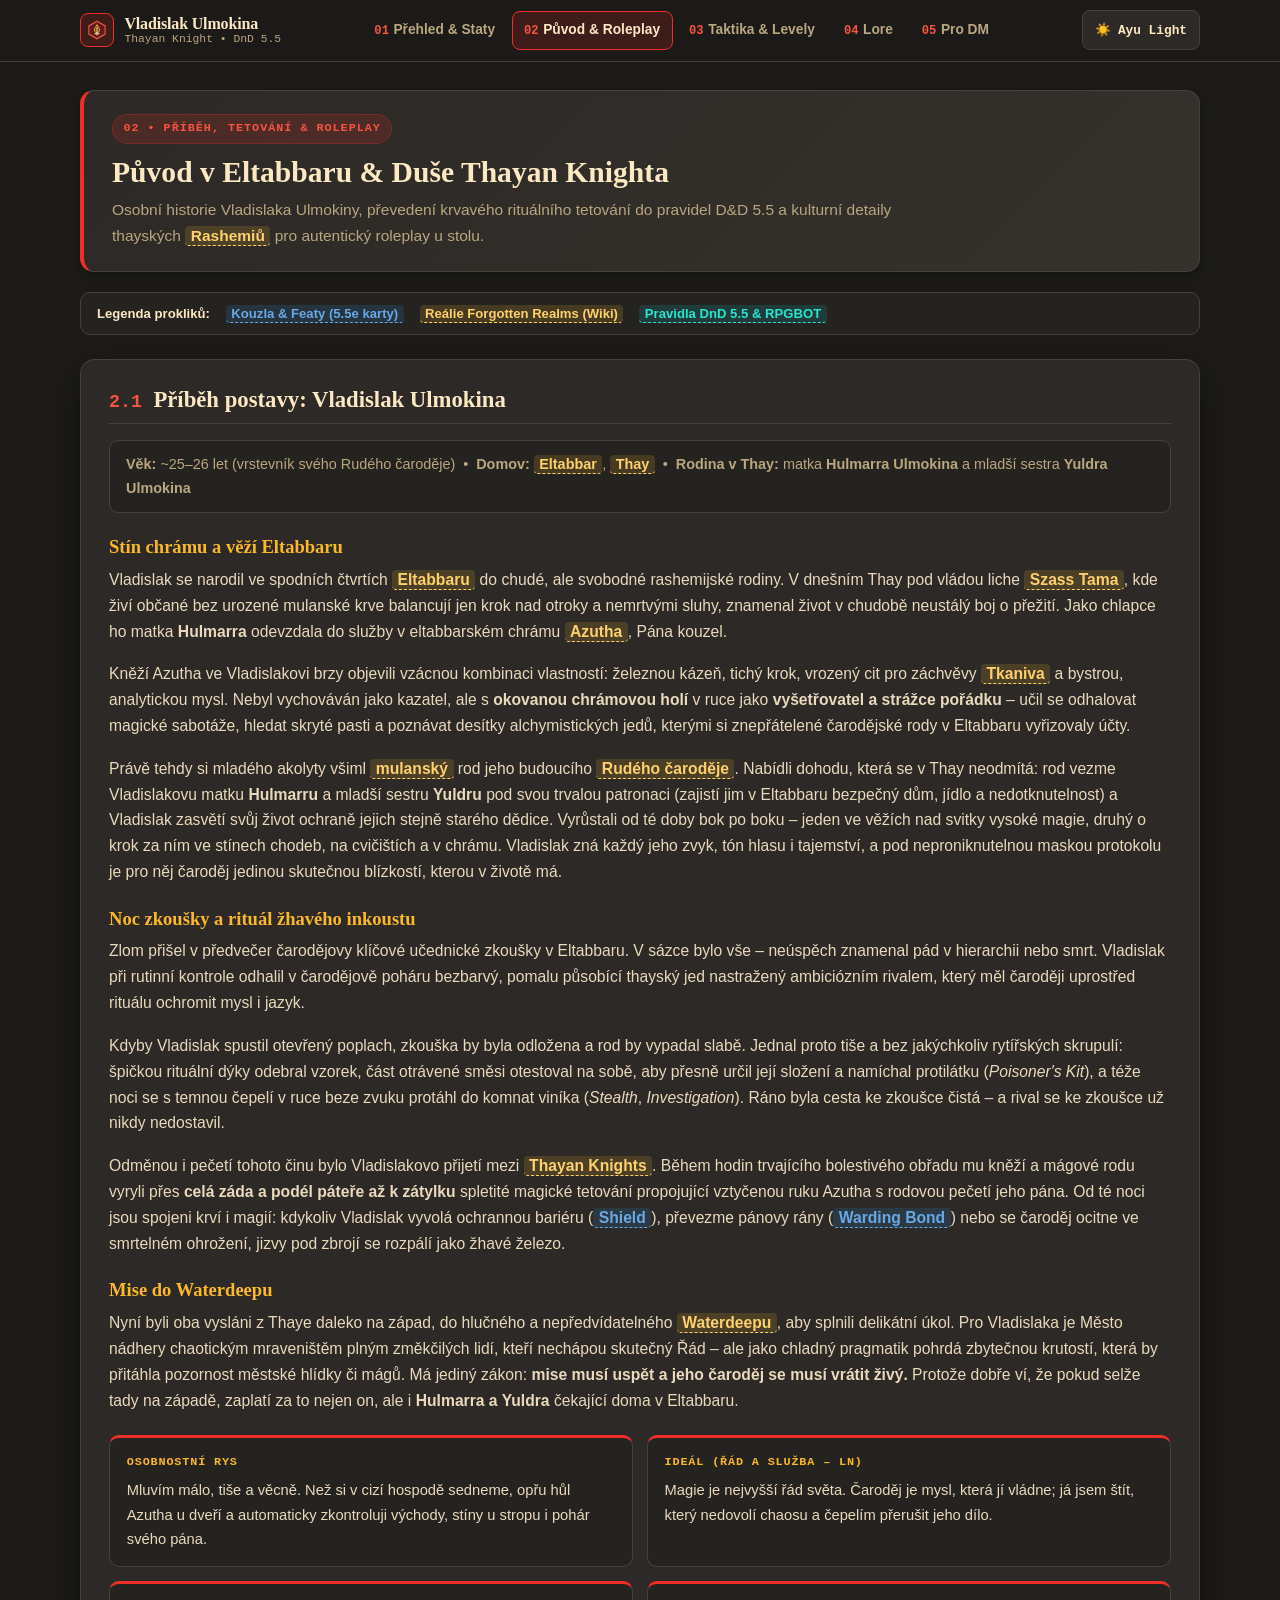
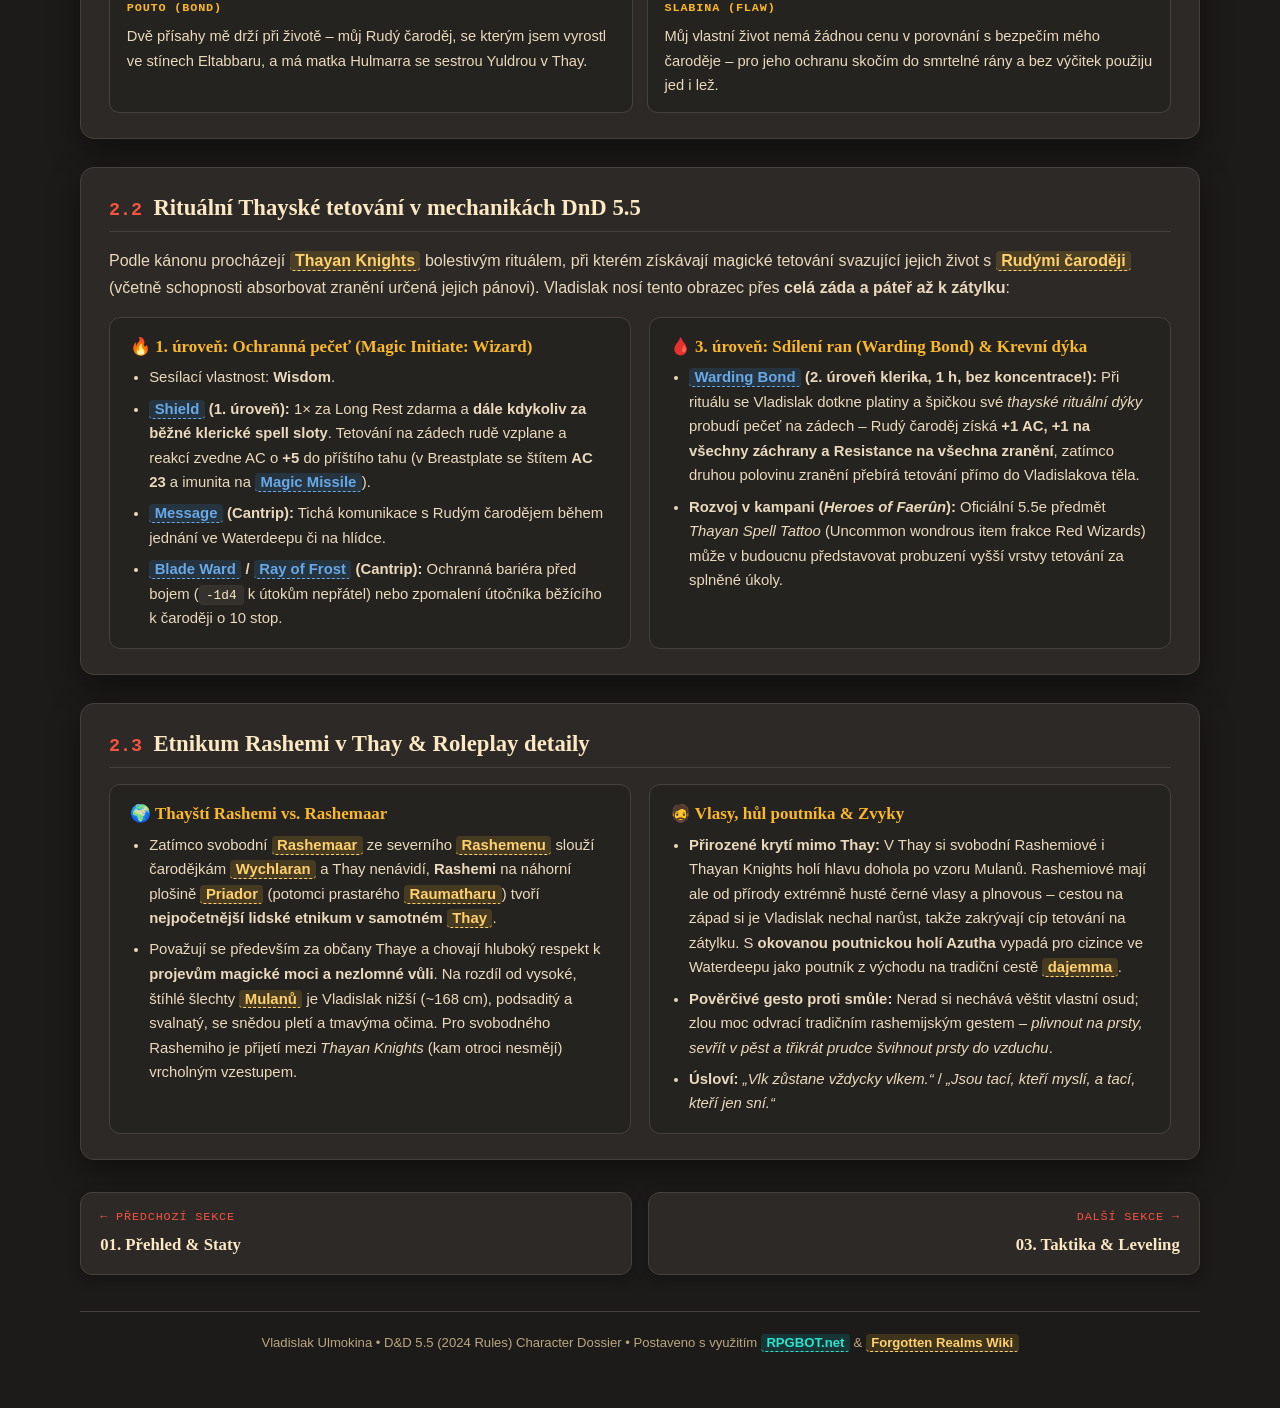
==== background.html @ 0d64df68 "Refactor dossier into responsive vanilla multi-page site with Srcery/Ayu themes and Thayan lore" ====
<!DOCTYPE html>
<html lang="cs" data-theme="dark">
<head>
  <meta charset="UTF-8" />
  <meta name="viewport" content="width=device-width, initial-scale=1.0, viewport-fit=cover" />
  <title>Vladislak Ulmokina — 02. Původ &amp; Roleplay (DnD 5.5 Dossier)</title>
  <script>
    (function () {
      try {
        var t = localStorage.getItem('vladislak-theme');
        document.documentElement.setAttribute('data-theme', t === 'light' ? 'light' : 'dark');
      } catch (e) {
        document.documentElement.setAttribute('data-theme', 'dark');
      }
    })();
  </script>
  <link rel="stylesheet" href="css/styles.css" />
</head>
<body>
  <a class="skip-link" href="#main-content">Přeskočit na obsah</a>

  <!-- Sticky Top Navigation -->
  <header class="topbar">
    <div class="topbar-inner">
      <a class="brand" href="index.html" aria-label="Vladislak Ulmokina – Domů">
        <span class="brand-mark" aria-hidden="true">
          <svg width="20" height="20" viewBox="0 0 64 64" fill="none" xmlns="http://www.w3.org/2000/svg">
            <polygon points="32,4 58,19 58,45 32,60 6,45 6,19" stroke="var(--crimson)" stroke-width="3.5" fill="var(--crimson-soft)"/>
            <path d="M32 15C28 22 24 27 24 33C24 37.5 27.6 41 32 41C36.4 41 40 37.5 40 33C40 27 36 22 32 15Z" stroke="var(--gold)" stroke-width="3" fill="var(--gold-soft)"/>
            <path d="M32 24V48M25 44H39" stroke="var(--heading)" stroke-width="3" stroke-linecap="round"/>
          </svg>
        </span>
        <span class="brand-text">
          <span class="brand-title">Vladislak Ulmokina</span>
          <span class="brand-sub">Thayan Knight • DnD 5.5</span>
        </span>
      </a>

      <nav class="desktop-nav" aria-label="Hlavní navigace">
        <a href="index.html"><span class="nav-idx">01</span>Přehled &amp; Staty</a>
        <a href="background.html" aria-current="page"><span class="nav-idx">02</span>Původ &amp; Roleplay</a>
        <a href="tactics.html"><span class="nav-idx">03</span>Taktika &amp; Levely</a>
        <a href="lore.html"><span class="nav-idx">04</span>Lore</a>
        <a href="dm.html"><span class="nav-idx">05</span>Pro DM</a>
      </nav>

      <div class="topbar-actions">
        <button class="btn-theme" id="themeBtn" type="button" aria-label="Přepnout barevný režim">
          <span aria-hidden="true">☀️</span><span>Ayu<span class="theme-label-full"> Light</span></span>
        </button>
        <button class="hamburger-btn" id="hamburgerBtn" type="button" aria-label="Otevřít menu sekcí" aria-expanded="false" aria-controls="mobileDrawer">
          <span class="hamburger-bar"></span>
          <span class="hamburger-bar"></span>
          <span class="hamburger-bar"></span>
        </button>
      </div>
    </div>
  </header>

  <!-- Mobile Slide-Out Hamburger Drawer -->
  <div class="drawer-backdrop" id="drawerBackdrop" aria-hidden="true"></div>
  <aside class="mobile-drawer" id="mobileDrawer" aria-label="Mobilní navigace" aria-hidden="true">
    <div class="drawer-header">
      <span class="drawer-title">Navigace Dossieru</span>
      <button class="drawer-close" id="drawerCloseBtn" type="button" aria-label="Zavřít menu">&times;</button>
    </div>
    <nav class="drawer-nav" aria-label="Sekce postavy">
      <a href="index.html">
        <span class="drawer-link-top"><span class="drawer-link-idx">01</span> Přehled &amp; Staty</span>
        <span class="drawer-link-desc">Koncept, vlastnosti, dovednosti, tichá zbroj a zbraně</span>
      </a>
      <a href="background.html" aria-current="page">
        <span class="drawer-link-top"><span class="drawer-link-idx">02</span> Původ &amp; Roleplay</span>
        <span class="drawer-link-desc">Příběh z Eltabbaru, rituální tetování a etnikum Rashemi</span>
      </a>
      <a href="tactics.html">
        <span class="drawer-link-top"><span class="drawer-link-idx">03</span> Taktika &amp; Leveling</span>
        <span class="drawer-link-desc">Bojová synergie s Rudým čarodějem a postup po úrovních 1–12</span>
      </a>
      <a href="lore.html">
        <span class="drawer-link-top"><span class="drawer-link-idx">04</span> Znalosti světa (Lore)</span>
        <span class="drawer-link-desc">Božstva a náboženství v Thay očima klerika Azutha</span>
      </a>
      <a href="dm.html">
        <span class="drawer-link-top"><span class="drawer-link-idx">05</span> Otevřené body pro DM</span>
        <span class="drawer-link-desc">Shrnutí pravidel 5.5e, Session 0 otázky a háčky do kampaně</span>
      </a>
    </nav>
    <div class="drawer-footer" id="drawerThemeStatus">Aktivní paleta: Srcery Dark</div>
  </aside>

  <main class="container" id="main-content">

    <!-- Compact Subpage Banner -->
    <div class="page-header">
      <span class="eyebrow">02 • Příběh, Tetování &amp; Roleplay</span>
      <h1>Původ v Eltabbaru &amp; Duše Thayan Knighta</h1>
      <p>
        Osobní historie Vladislaka Ulmokiny, převedení krvavého rituálního tetování do pravidel D&amp;D 5.5 a kulturní detaily thayských <a class="lore" href="https://forgottenrealms.fandom.com/wiki/Rashemaar" target="_blank" rel="noopener noreferrer">Rashemiů</a> pro autentický roleplay u stolu.
      </p>
    </div>

    <!-- Legend for Clickable Links -->
    <div class="legend-bar">
      <strong style="color:var(--heading);">Legenda prokliků:</strong>
      <span><a class="spell" href="https://www.aidedd.org/spell/shield" target="_blank" rel="noopener noreferrer">Kouzla &amp; Featy (5.5e karty)</a></span>
      <span><a class="lore" href="https://forgottenrealms.fandom.com/wiki/Thay" target="_blank" rel="noopener noreferrer">Reálie Forgotten Realms (Wiki)</a></span>
      <span><a class="rule" href="https://rpgbot.net/2024-dnd/classes/cleric/" target="_blank" rel="noopener noreferrer">Pravidla DnD 5.5 &amp; RPGBOT</a></span>
    </div>

    <!-- SECTION 2.1: Backstory -->
    <section id="pribeh">
      <div class="card story-prose">
        <h2 class="section-title"><span><span class="section-num">2.1</span> Příběh postavy: Vladislak Ulmokina</span></h2>

        <div class="story-meta-bar">
          <strong>Věk:</strong> ~25–26 let (vrstevník svého Rudého čaroděje) &nbsp;•&nbsp;
          <strong>Domov:</strong> <a class="lore" href="https://forgottenrealms.fandom.com/wiki/Eltabbar" target="_blank" rel="noopener noreferrer">Eltabbar</a>, <a class="lore" href="https://forgottenrealms.fandom.com/wiki/Thay" target="_blank" rel="noopener noreferrer">Thay</a> &nbsp;•&nbsp;
          <strong>Rodina v Thay:</strong> matka <strong>Hulmarra Ulmokina</strong> a mladší sestra <strong>Yuldra Ulmokina</strong>
        </div>

        <h3 class="story-chapter">Stín chrámu a věží Eltabbaru</h3>
        <p>
          Vladislak se narodil ve spodních čtvrtích <a class="lore" href="https://forgottenrealms.fandom.com/wiki/Eltabbar" target="_blank" rel="noopener noreferrer">Eltabbaru</a> do chudé, ale svobodné rashemijské rodiny. V dnešním Thay pod vládou liche <a class="lore" href="https://forgottenrealms.fandom.com/wiki/Szass_Tam" target="_blank" rel="noopener noreferrer">Szass Tama</a>, kde živí občané bez urozené mulanské krve balancují jen krok nad otroky a nemrtvými sluhy, znamenal život v chudobě neustálý boj o přežití. Jako chlapce ho matka <strong>Hulmarra</strong> odevzdala do služby v eltabbarském chrámu <a class="lore" href="https://forgottenrealms.fandom.com/wiki/Azuth" target="_blank" rel="noopener noreferrer">Azutha</a>, Pána kouzel.
        </p>
        <p>
          Kněží Azutha ve Vladislakovi brzy objevili vzácnou kombinaci vlastností: železnou kázeň, tichý krok, vrozený cit pro záchvěvy <a class="lore" href="https://forgottenrealms.fandom.com/wiki/Weave" target="_blank" rel="noopener noreferrer">Tkaniva</a> a bystrou, analytickou mysl. Nebyl vychováván jako kazatel, ale s <strong>okovanou chrámovou holí</strong> v ruce jako <strong>vyšetřovatel a strážce pořádku</strong> – učil se odhalovat magické sabotáže, hledat skryté pasti a poznávat desítky alchymistických jedů, kterými si znepřátelené čarodějské rody v Eltabbaru vyřizovaly účty.
        </p>
        <p>
          Právě tehdy si mladého akolyty všiml <a class="lore" href="https://forgottenrealms.fandom.com/wiki/Mulan" target="_blank" rel="noopener noreferrer">mulanský</a> rod jeho budoucího <a class="lore" href="https://forgottenrealms.fandom.com/wiki/Red_Wizards_of_Thay" target="_blank" rel="noopener noreferrer">Rudého čaroděje</a>. Nabídli dohodu, která se v Thay neodmítá: rod vezme Vladislakovu matku <strong>Hulmarru</strong> a mladší sestru <strong>Yuldru</strong> pod svou trvalou patronaci (zajistí jim v Eltabbaru bezpečný dům, jídlo a nedotknutelnost) a Vladislak zasvětí svůj život ochraně jejich stejně starého dědice. Vyrůstali od té doby bok po boku – jeden ve věžích nad svitky vysoké magie, druhý o krok za ním ve stínech chodeb, na cvičištích a v chrámu. Vladislak zná každý jeho zvyk, tón hlasu i tajemství, a pod neproniknutelnou maskou protokolu je pro něj čaroděj jedinou skutečnou blízkostí, kterou v životě má.
        </p>

        <h3 class="story-chapter">Noc zkoušky a rituál žhavého inkoustu</h3>
        <p>
          Zlom přišel v předvečer čarodějovy klíčové učednické zkoušky v Eltabbaru. V sázce bylo vše – neúspěch znamenal pád v hierarchii nebo smrt. Vladislak při rutinní kontrole odhalil v čarodějově poháru bezbarvý, pomalu působící thayský jed nastražený ambiciózním rivalem, který měl čaroději uprostřed rituálu ochromit mysl i jazyk.
        </p>
        <p>
          Kdyby Vladislak spustil otevřený poplach, zkouška by byla odložena a rod by vypadal slabě. Jednal proto tiše a bez jakýchkoliv rytířských skrupulí: špičkou rituální dýky odebral vzorek, část otrávené směsi otestoval na sobě, aby přesně určil její složení a namíchal protilátku (<em>Poisoner's Kit</em>), a téže noci se s temnou čepelí v ruce beze zvuku protáhl do komnat viníka (<em>Stealth</em>, <em>Investigation</em>). Ráno byla cesta ke zkoušce čistá – a rival se ke zkoušce už nikdy nedostavil.
        </p>
        <p>
          Odměnou i pečetí tohoto činu bylo Vladislakovo přijetí mezi <a class="lore" href="https://forgottenrealms.fandom.com/wiki/Thayan_knight" target="_blank" rel="noopener noreferrer">Thayan Knights</a>. Během hodin trvajícího bolestivého obřadu mu kněží a mágové rodu vyryli přes <strong>celá záda a podél páteře až k zátylku</strong> spletité magické tetování propojující vztyčenou ruku Azutha s rodovou pečetí jeho pána. Od té noci jsou spojeni krví i magií: kdykoliv Vladislak vyvolá ochrannou bariéru (<a class="spell" href="https://www.aidedd.org/spell/shield" target="_blank" rel="noopener noreferrer">Shield</a>), převezme pánovy rány (<a class="spell" href="https://www.aidedd.org/spell/warding-bond" target="_blank" rel="noopener noreferrer">Warding Bond</a>) nebo se čaroděj ocitne ve smrtelném ohrožení, jizvy pod zbrojí se rozpálí jako žhavé železo.
        </p>

        <h3 class="story-chapter">Mise do Waterdeepu</h3>
        <p style="margin-bottom:0;">
          Nyní byli oba vysláni z Thaye daleko na západ, do hlučného a nepředvídatelného <a class="lore" href="https://forgottenrealms.fandom.com/wiki/Waterdeep" target="_blank" rel="noopener noreferrer">Waterdeepu</a>, aby splnili delikátní úkol. Pro Vladislaka je Město nádhery chaotickým mraveništěm plným změkčilých lidí, kteří nechápou skutečný Řád – ale jako chladný pragmatik pohrdá zbytečnou krutostí, která by přitáhla pozornost městské hlídky či mágů. Má jediný zákon: <strong>mise musí uspět a jeho čaroděj se musí vrátit živý.</strong> Protože dobře ví, že pokud selže tady na západě, zaplatí za to nejen on, ale i <strong>Hulmarra a Yuldra</strong> čekající doma v Eltabbaru.
        </p>

        <div class="trait-grid">
          <div class="trait-card">
            <strong>Osobnostní rys</strong>
            Mluvím málo, tiše a věcně. Než si v cizí hospodě sedneme, opřu hůl Azutha u dveří a automaticky zkontroluji východy, stíny u stropu i pohár svého pána.
          </div>
          <div class="trait-card">
            <strong>Ideál (Řád a Služba – LN)</strong>
            Magie je nejvyšší řád světa. Čaroděj je mysl, která jí vládne; já jsem štít, který nedovolí chaosu a čepelím přerušit jeho dílo.
          </div>
          <div class="trait-card">
            <strong>Pouto (Bond)</strong>
            Dvě přísahy mě drží při životě – můj Rudý čaroděj, se kterým jsem vyrostl ve stínech Eltabbaru, a má matka Hulmarra se sestrou Yuldrou v Thay.
          </div>
          <div class="trait-card">
            <strong>Slabina (Flaw)</strong>
            Můj vlastní život nemá žádnou cenu v porovnání s bezpečím mého čaroděje – pro jeho ochranu skočím do smrtelné rány a bez výčitek použiju jed i lež.
          </div>
        </div>
      </div>
    </section>

    <!-- SECTION 2.2: Ritual Tattoo Mechanics -->
    <section id="tetovani">
      <div class="card">
        <h2 class="section-title"><span><span class="section-num">2.2</span> Rituální Thayské tetování v mechanikách DnD 5.5</span></h2>
        <p style="margin-top:0;">
          Podle kánonu procházejí <a class="lore" href="https://forgottenrealms.fandom.com/wiki/Thayan_knight" target="_blank" rel="noopener noreferrer">Thayan Knights</a> bolestivým rituálem, při kterém získávají magické tetování svazující jejich život s <a class="lore" href="https://forgottenrealms.fandom.com/wiki/Red_Wizards_of_Thay" target="_blank" rel="noopener noreferrer">Rudými čaroději</a> (včetně schopnosti absorbovat zranění určená jejich pánovi). Vladislak nosí tento obrazec přes <strong>celá záda a páteř až k zátylku</strong>:
        </p>
        <div class="grid-2">
          <div class="subcard">
            <h3>🔥 1. úroveň: Ochranná pečeť (Magic Initiate: Wizard)</h3>
            <ul>
              <li>Sesílací vlastnost: <strong>Wisdom</strong>.</li>
              <li><strong><a class="spell" href="https://www.aidedd.org/spell/shield" target="_blank" rel="noopener noreferrer">Shield</a> (1. úroveň):</strong> 1× za Long Rest zdarma a <strong>dále kdykoliv za běžné klerické spell sloty</strong>. Tetování na zádech rudě vzplane a reakcí zvedne AC o <strong>+5</strong> do příštího tahu (v Breastplate se štítem <strong>AC 23</strong> a imunita na <a class="spell" href="https://www.aidedd.org/spell/magic-missile" target="_blank" rel="noopener noreferrer">Magic Missile</a>).</li>
              <li><strong><a class="spell" href="https://www.aidedd.org/spell/message" target="_blank" rel="noopener noreferrer">Message</a> (Cantrip):</strong> Tichá komunikace s Rudým čarodějem během jednání ve Waterdeepu či na hlídce.</li>
              <li><strong><a class="spell" href="https://www.aidedd.org/spell/blade-ward" target="_blank" rel="noopener noreferrer">Blade Ward</a> / <a class="spell" href="https://www.aidedd.org/spell/ray-of-frost" target="_blank" rel="noopener noreferrer">Ray of Frost</a> (Cantrip):</strong> Ochranná bariéra před bojem (<code>-1d4</code> k útokům nepřátel) nebo zpomalení útočníka běžícího k čaroději o 10 stop.</li>
            </ul>
          </div>
          <div class="subcard">
            <h3>🩸 3. úroveň: Sdílení ran (Warding Bond) &amp; Krevní dýka</h3>
            <ul>
              <li><strong><a class="spell" href="https://www.aidedd.org/spell/warding-bond" target="_blank" rel="noopener noreferrer">Warding Bond</a> (2. úroveň klerika, 1 h, bez koncentrace!):</strong> Při rituálu se Vladislak dotkne platiny a špičkou své <em>thayské rituální dýky</em> probudí pečeť na zádech – Rudý čaroděj získá <strong>+1 AC, +1 na všechny záchrany a Resistance na všechna zranění</strong>, zatímco druhou polovinu zranění přebírá tetování přímo do Vladislakova těla.</li>
              <li><strong>Rozvoj v kampani (<em>Heroes of Faerûn</em>):</strong> Oficiální 5.5e předmět <em>Thayan Spell Tattoo</em> (Uncommon wondrous item frakce Red Wizards) může v budoucnu představovat probuzení vyšší vrstvy tetování za splněné úkoly.</li>
            </ul>
          </div>
        </div>
      </div>
    </section>

    <!-- SECTION 2.3: Rashemi Ethnicity & Roleplay -->
    <section id="rashemi">
      <div class="card">
        <h2 class="section-title"><span><span class="section-num">2.3</span> Etnikum Rashemi v Thay &amp; Roleplay detaily</span></h2>
        <div class="grid-2">
          <div class="subcard">
            <h3>🌍 Thayští Rashemi vs. Rashemaar</h3>
            <ul>
              <li>Zatímco svobodní <a class="lore" href="https://forgottenrealms.fandom.com/wiki/Rashemaar" target="_blank" rel="noopener noreferrer">Rashemaar</a> ze severního <a class="lore" href="https://forgottenrealms.fandom.com/wiki/Rashemen" target="_blank" rel="noopener noreferrer">Rashemenu</a> slouží čarodějkám <a class="lore" href="https://forgottenrealms.fandom.com/wiki/Wychlaran" target="_blank" rel="noopener noreferrer">Wychlaran</a> a Thay nenávidí, <strong>Rashemi</strong> na náhorní plošině <a class="lore" href="https://forgottenrealms.fandom.com/wiki/Priador" target="_blank" rel="noopener noreferrer">Priador</a> (potomci prastarého <a class="lore" href="https://forgottenrealms.fandom.com/wiki/Raumathar" target="_blank" rel="noopener noreferrer">Raumatharu</a>) tvoří <strong>nejpočetnější lidské etnikum v samotném <a class="lore" href="https://forgottenrealms.fandom.com/wiki/Thay" target="_blank" rel="noopener noreferrer">Thay</a></strong>.</li>
              <li>Považují se především za občany Thaye a chovají hluboký respekt k <strong>projevům magické moci a nezlomné vůli</strong>. Na rozdíl od vysoké, štíhlé šlechty <a class="lore" href="https://forgottenrealms.fandom.com/wiki/Mulan" target="_blank" rel="noopener noreferrer">Mulanů</a> je Vladislak nižší (~168 cm), podsaditý a svalnatý, se snědou pletí a tmavýma očima. Pro svobodného Rashemiho je přijetí mezi <em>Thayan Knights</em> (kam otroci nesmějí) vrcholným vzestupem.</li>
            </ul>
          </div>

          <div class="subcard">
            <h3>🧔 Vlasy, hůl poutníka &amp; Zvyky</h3>
            <ul>
              <li><strong>Přirozené krytí mimo Thay:</strong> V Thay si svobodní Rashemiové i Thayan Knights holí hlavu dohola po vzoru Mulanů. Rashemiové mají ale od přírody extrémně husté černé vlasy a plnovous – cestou na západ si je Vladislak nechal narůst, takže zakrývají cíp tetování na zátylku. S <strong>okovanou poutnickou holí Azutha</strong> vypadá pro cizince ve Waterdeepu jako poutník z východu na tradiční cestě <a class="lore" href="https://forgottenrealms.fandom.com/wiki/Dajemma" target="_blank" rel="noopener noreferrer">dajemma</a>.</li>
              <li><strong>Pověrčivé gesto proti smůle:</strong> Nerad si nechává věštit vlastní osud; zlou moc odvrací tradičním rashemijským gestem – <em>plivnout na prsty, sevřít v pěst a třikrát prudce švihnout prsty do vzduchu</em>.</li>
              <li><strong>Úsloví:</strong> <em>„Vlk zůstane vždycky vlkem.“</em> / <em>„Jsou tací, kteří myslí, a tací, kteří jen sní.“</em></li>
            </ul>
          </div>
        </div>
      </div>
    </section>

    <!-- Bottom Page Pager -->
    <nav class="page-pager" aria-label="Přechod mezi sekcemi">
      <a class="pager-link prev" href="index.html">
        <span class="pager-dir">&larr; Předchozí sekce</span>
        <span class="pager-title">01. Přehled &amp; Staty</span>
      </a>
      <a class="pager-link next" href="tactics.html">
        <span class="pager-dir">Další sekce &rarr;</span>
        <span class="pager-title">03. Taktika &amp; Leveling</span>
      </a>
    </nav>

    <footer>
      Vladislak Ulmokina • D&amp;D 5.5 (2024 Rules) Character Dossier • Postaveno s využitím <a class="rule" href="https://rpgbot.net/2024-dnd/classes/cleric/" target="_blank" rel="noopener noreferrer">RPGBOT.net</a> &amp; <a class="lore" href="https://forgottenrealms.fandom.com/wiki/Main_Page" target="_blank" rel="noopener noreferrer">Forgotten Realms Wiki</a>
    </footer>
  </main>

  <script src="js/main.js"></script>
</body>
</html>
---- css/styles.css ----
/* ==========================================================================
   Vladislak Ulmokina — D&D 5.5 Character Dossier
   Pure Vanilla CSS • Srcery Dark & Ayu Light Terminal Color Schemes
   Target Viewports: iPhone 16 Pro (393x852), iPad Landscape (1024-1194px), MacBook 14" (1512x982)
   ========================================================================== */

:root,
[data-theme="dark"] {
  /* Srcery Terminal Color Scheme (Dark — Default) */
  --bg: #1c1b19;
  --bg-elevated: #252320;
  --bg-card: #2c2926;
  --bg-card-alt: #35312c;
  --bg-topbar: rgba(28, 27, 25, 0.88);
  --border: #47413b;
  --border-subtle: #3a3530;
  --border-accent: #ef2f27;

  --heading: #fce8c3;       /* Srcery Bright White */
  --text: #ead9bc;          /* Warm readable cream */
  --text-muted: #baa67f;    /* Srcery Normal White */
  --text-subtle: #918175;   /* Srcery Bright Black */

  --crimson: #f75341;       /* Srcery Bright Red */
  --crimson-strong: #ef2f27;/* Srcery Red */
  --crimson-soft: rgba(239, 47, 39, 0.16);

  --gold: #fbb829;          /* Srcery Yellow */
  --gold-bright: #fed06e;   /* Srcery Bright Yellow */
  --gold-soft: rgba(251, 184, 41, 0.14);

  --rpg-blue: #68a8e4;      /* Srcery Bright Blue */
  --rpg-blue-bg: rgba(104, 168, 228, 0.16);
  --rpg-blue-border: rgba(104, 168, 228, 0.38);

  --rpg-green: #98bc37;     /* Srcery Bright Green */
  --rpg-green-bg: rgba(152, 188, 55, 0.16);
  --rpg-green-border: rgba(152, 188, 55, 0.38);

  --cyan: #2be4d0;          /* Srcery Bright Cyan */
  --cyan-soft: rgba(43, 228, 208, 0.14);

  --magenta: #ff5c8f;       /* Srcery Bright Magenta */
  --magenta-soft: rgba(224, 44, 109, 0.16);

  --link-spell: #68a8e4;
  --link-spell-bg: rgba(44, 120, 191, 0.2);
  --link-lore: #fed06e;
  --link-lore-bg: rgba(251, 184, 41, 0.15);
  --link-rule: #2be4d0;
  --link-rule-bg: rgba(10, 174, 179, 0.18);

  --shadow: 0 12px 32px rgba(0, 0, 0, 0.42);
  --shadow-sm: 0 4px 14px rgba(0, 0, 0, 0.28);
  --backdrop: rgba(12, 11, 10, 0.68);
}

[data-theme="light"] {
  /* Ayu Light Terminal Color Scheme */
  --bg: #fafafa;
  --bg-elevated: #f2f4f6;
  --bg-card: #ffffff;
  --bg-card-alt: #f6f8fa;
  --bg-topbar: rgba(250, 250, 250, 0.9);
  --border: #dce1e7;
  --border-subtle: #e8ecf0;
  --border-accent: #f07178;

  --heading: #24292f;       /* Crisp Ayu dark ink */
  --text: #464c54;          /* Tuned Ayu foreground (#5c6166 deepened for AA+ body legibility) */
  --text-muted: #686f77;    /* Ayu Bright Black / Gray */
  --text-subtle: #828c99;

  --crimson: #d6424a;       /* High-contrast Ayu Red (#f07178) for text */
  --crimson-strong: #f07178;/* Ayu Red */
  --crimson-soft: rgba(240, 113, 120, 0.13);

  --gold: #b56f10;          /* Accessible Ayu Amber (#f2ae49 deepened for light bg) */
  --gold-bright: #fa6e3f;   /* Ayu Coral/Orange */
  --gold-soft: rgba(242, 174, 73, 0.17);

  --rpg-blue: #1b78bd;      /* Ayu Blue (#399ee6 tuned for contrast) */
  --rpg-blue-bg: rgba(57, 158, 230, 0.13);
  --rpg-blue-border: rgba(57, 158, 230, 0.36);

  --rpg-green: #587b00;     /* Ayu Green (#86b300 tuned for contrast) */
  --rpg-green-bg: rgba(134, 179, 0, 0.13);
  --rpg-green-border: rgba(134, 179, 0, 0.35);

  --cyan: #218068;          /* Ayu Cyan (#4cb79a tuned for contrast) */
  --cyan-soft: rgba(76, 183, 154, 0.13);

  --magenta: #d44d22;       /* Ayu Magenta/Orange (#fa6e3f) */
  --magenta-soft: rgba(250, 110, 63, 0.12);

  --link-spell: #166eb0;
  --link-spell-bg: rgba(57, 158, 230, 0.11);
  --link-lore: #a8570c;
  --link-lore-bg: rgba(242, 174, 73, 0.15);
  --link-rule: #1e7a63;
  --link-rule-bg: rgba(76, 183, 154, 0.12);

  --shadow: 0 8px 24px rgba(36, 41, 47, 0.07);
  --shadow-sm: 0 2px 10px rgba(36, 41, 47, 0.05);
  --backdrop: rgba(36, 41, 47, 0.42);
}

/* Base Reset & Typography */
*,
*::before,
*::after {
  box-sizing: border-box;
}

html {
  scroll-behavior: smooth;
  -webkit-text-size-adjust: 100%;
}

body {
  margin: 0;
  font-family: "Inter", -apple-system, BlinkMacSystemFont, "Segoe UI", Roboto, sans-serif;
  background-color: var(--bg);
  color: var(--text);
  line-height: 1.65;
  font-size: 16px;
  min-height: 100vh;
  display: flex;
  flex-direction: column;
  overflow-x: hidden;
}

body.drawer-open {
  overflow: hidden;
}

h1, h2, h3, h4, .serif {
  font-family: Georgia, "Palatino Linotype", "Book Antiqua", Palatino, serif;
  color: var(--heading);
  margin-top: 0;
  line-height: 1.28;
}

code,
.mono,
.badge,
.badge-book,
.eyebrow,
.qstat-value,
.ability-score,
.ability-mod,
.level-num-pill {
  font-family: ui-monospace, SFMono-Regular, "SF Mono", Menlo, Consolas, "Liberation Mono", monospace;
}

code {
  font-size: 0.86em;
  background: var(--bg-card-alt);
  border: 1px solid var(--border-subtle);
  padding: 0.1rem 0.38rem;
  border-radius: 4px;
  color: var(--heading);
}

/* Skip Link for Accessibility */
.skip-link {
  position: absolute;
  left: -9999px;
  top: 0.5rem;
  z-index: 999;
  background: var(--crimson-strong);
  color: #fff;
  padding: 0.5rem 1rem;
  border-radius: 6px;
  text-decoration: none;
  font-weight: 600;
}

.skip-link:focus {
  left: 1rem;
}

/* ==========================================================================
   Sticky Top Navigation & Mobile Hamburger Drawer
   ========================================================================== */
.topbar {
  position: sticky;
  top: 0;
  z-index: 200;
  background: var(--bg-topbar);
  border-bottom: 1px solid var(--border);
  backdrop-filter: blur(12px);
  -webkit-backdrop-filter: blur(12px);
}

.topbar-inner {
  max-width: 1160px;
  margin: 0 auto;
  padding: 0.65rem max(1.25rem, env(safe-area-inset-right)) 0.65rem max(1.25rem, env(safe-area-inset-left));
  display: flex;
  align-items: center;
  justify-content: space-between;
  gap: 0.85rem;
}

.brand {
  display: inline-flex;
  align-items: center;
  gap: 0.65rem;
  text-decoration: none;
  color: var(--heading);
  flex-shrink: 0;
}

.brand-mark {
  width: 34px;
  height: 34px;
  border-radius: 8px;
  background: var(--crimson-soft);
  border: 1px solid var(--border-accent);
  display: inline-flex;
  align-items: center;
  justify-content: center;
  flex-shrink: 0;
}

.brand-text {
  display: flex;
  flex-direction: column;
  line-height: 1.15;
}

.brand-title {
  font-family: Georgia, serif;
  font-weight: 700;
  font-size: 1rem;
  color: var(--heading);
  letter-spacing: -0.01em;
}

.brand-sub {
  font-size: 0.71rem;
  color: var(--text-muted);
  font-family: ui-monospace, SFMono-Regular, Menlo, monospace;
}

/* Desktop / iPad Landscape Horizontal Navigation */
.desktop-nav {
  display: none;
  align-items: center;
  gap: 0.25rem;
}

.desktop-nav a {
  color: var(--text-muted);
  text-decoration: none;
  font-size: 0.86rem;
  font-weight: 600;
  padding: 0.45rem 0.72rem;
  border-radius: 8px;
  transition: color 0.16s ease, background 0.16s ease, border-color 0.16s ease;
  border: 1px solid transparent;
  white-space: nowrap;
}

.desktop-nav a:hover {
  color: var(--heading);
  background: var(--bg-card);
  border-color: var(--border);
}

.desktop-nav a[aria-current="page"] {
  color: var(--heading);
  background: var(--crimson-soft);
  border-color: var(--border-accent);
}

.desktop-nav .nav-idx {
  font-family: ui-monospace, SFMono-Regular, Menlo, monospace;
  font-size: 0.76rem;
  color: var(--crimson);
  margin-right: 0.28rem;
}

.topbar-actions {
  display: flex;
  align-items: center;
  gap: 0.5rem;
  flex-shrink: 0;
}

/* Theme Button */
.btn-theme {
  cursor: pointer;
  display: inline-flex;
  align-items: center;
  gap: 0.42rem;
  border: 1px solid var(--border);
  background: var(--bg-card);
  color: var(--heading);
  font-size: 0.8rem;
  font-weight: 600;
  font-family: ui-monospace, SFMono-Regular, Menlo, monospace;
  min-height: 40px;
  padding: 0.4rem 0.75rem;
  border-radius: 8px;
  transition: border-color 0.15s ease, background 0.15s ease, transform 0.1s ease;
}

.btn-theme:hover {
  border-color: var(--crimson);
  background: var(--bg-card-alt);
}

.btn-theme:focus-visible,
.hamburger-btn:focus-visible,
a:focus-visible,
button:focus-visible,
input:focus-visible {
  outline: 2px solid var(--crimson);
  outline-offset: 2px;
}

/* Hamburger Button (Shown < 1024px) */
.hamburger-btn {
  display: inline-flex;
  flex-direction: column;
  justify-content: center;
  align-items: center;
  width: 44px;
  height: 44px;
  padding: 0;
  border-radius: 8px;
  border: 1px solid var(--border);
  background: var(--bg-card);
  color: var(--heading);
  cursor: pointer;
  gap: 5px;
  transition: border-color 0.15s ease, background 0.15s ease;
}

.hamburger-btn:hover {
  border-color: var(--crimson);
}

.hamburger-bar {
  display: block;
  width: 20px;
  height: 2px;
  background: currentColor;
  border-radius: 2px;
  transition: transform 0.22s cubic-bezier(0.4, 0, 0.2, 1), opacity 0.18s ease;
}

.hamburger-btn[aria-expanded="true"] .hamburger-bar:nth-child(1) {
  transform: translateY(7px) rotate(45deg);
}

.hamburger-btn[aria-expanded="true"] .hamburger-bar:nth-child(2) {
  opacity: 0;
}

.hamburger-btn[aria-expanded="true"] .hamburger-bar:nth-child(3) {
  transform: translateY(-7px) rotate(-45deg);
}

/* Mobile Slide-Out Drawer */
.drawer-backdrop {
  position: fixed;
  inset: 0;
  z-index: 240;
  background: var(--backdrop);
  backdrop-filter: blur(3px);
  -webkit-backdrop-filter: blur(3px);
  opacity: 0;
  visibility: hidden;
  transition: opacity 0.24s ease, visibility 0.24s ease;
}

.drawer-backdrop.open {
  opacity: 1;
  visibility: visible;
}

.mobile-drawer {
  position: fixed;
  top: 0;
  right: 0;
  bottom: 0;
  z-index: 250;
  width: min(330px, 86vw);
  background: var(--bg-elevated);
  border-left: 1px solid var(--border);
  box-shadow: var(--shadow);
  padding: max(1rem, env(safe-area-inset-top)) max(1.15rem, env(safe-area-inset-right)) max(1.5rem, env(safe-area-inset-bottom)) 1.15rem;
  display: flex;
  flex-direction: column;
  gap: 1rem;
  transform: translateX(100%);
  visibility: hidden;
  transition: transform 0.26s cubic-bezier(0.32, 0.72, 0, 1), visibility 0.26s ease;
  overflow-y: auto;
}

.mobile-drawer.open {
  transform: translateX(0);
  visibility: visible;
}

.drawer-header {
  display: flex;
  align-items: center;
  justify-content: space-between;
  padding-bottom: 0.75rem;
  border-bottom: 1px solid var(--border);
}

.drawer-title {
  font-family: ui-monospace, SFMono-Regular, Menlo, monospace;
  font-size: 0.78rem;
  text-transform: uppercase;
  letter-spacing: 0.08em;
  color: var(--text-muted);
  font-weight: 700;
}

.drawer-close {
  width: 40px;
  height: 40px;
  border-radius: 8px;
  border: 1px solid var(--border);
  background: var(--bg-card);
  color: var(--heading);
  font-size: 1.2rem;
  line-height: 1;
  cursor: pointer;
  display: inline-flex;
  align-items: center;
  justify-content: center;
}

.drawer-nav {
  display: flex;
  flex-direction: column;
  gap: 0.5rem;
}

.drawer-nav a {
  display: flex;
  flex-direction: column;
  gap: 0.15rem;
  padding: 0.75rem 0.9rem;
  border-radius: 10px;
  border: 1px solid var(--border-subtle);
  background: var(--bg-card);
  text-decoration: none;
  color: var(--heading);
  transition: border-color 0.15s ease, background 0.15s ease;
}

.drawer-nav a:hover {
  border-color: var(--crimson);
}

.drawer-nav a[aria-current="page"] {
  background: var(--crimson-soft);
  border-color: var(--border-accent);
}

.drawer-link-top {
  display: flex;
  align-items: center;
  gap: 0.45rem;
  font-weight: 700;
  font-size: 0.95rem;
}

.drawer-link-idx {
  font-family: ui-monospace, SFMono-Regular, Menlo, monospace;
  font-size: 0.8rem;
  color: var(--crimson);
}

.drawer-link-desc {
  font-size: 0.78rem;
  color: var(--text-muted);
  padding-left: 1.45rem;
}

.drawer-footer {
  margin-top: auto;
  padding-top: 0.9rem;
  border-top: 1px solid var(--border);
  font-size: 0.76rem;
  color: var(--text-muted);
  font-family: ui-monospace, SFMono-Regular, Menlo, monospace;
}

@media (min-width: 1024px) {
  .desktop-nav {
    display: flex;
  }

  .hamburger-btn,
  .mobile-drawer,
  .drawer-backdrop {
    display: none !important;
  }
}

/* ==========================================================================
   Main Layout Container
   ========================================================================== */
.container {
  width: 100%;
  max-width: 1160px;
  margin: 0 auto;
  padding: 1.75rem max(1.25rem, env(safe-area-inset-right)) 3.5rem max(1.25rem, env(safe-area-inset-left));
  flex: 1;
}

/* ==========================================================================
   Hero Header (index.html) & Compact Subpage Header
   ========================================================================== */
.hero {
  position: relative;
  background: linear-gradient(135deg, var(--bg-card) 0%, var(--bg-card-alt) 100%);
  border: 1px solid var(--border);
  border-left: 4px solid var(--border-accent);
  border-radius: 14px;
  padding: 1.85rem 2rem;
  box-shadow: var(--shadow);
  margin-bottom: 1.35rem;
}

.hero-top {
  display: flex;
  justify-content: space-between;
  align-items: flex-start;
  gap: 1.5rem;
}

.eyebrow {
  display: inline-block;
  font-size: 0.74rem;
  text-transform: uppercase;
  letter-spacing: 0.08em;
  font-weight: 700;
  color: var(--crimson);
  background: var(--crimson-soft);
  border: 1px solid rgba(239, 47, 39, 0.25);
  padding: 0.24rem 0.65rem;
  border-radius: 999px;
  margin-bottom: 0.65rem;
}

.hero h1 {
  font-size: 2.3rem;
  margin-bottom: 0.4rem;
  letter-spacing: -0.015em;
}

.hero-subtitle {
  color: var(--text-muted);
  font-size: 1.02rem;
  margin: 0;
  max-width: 780px;
}

.sigil-box {
  width: 74px;
  height: 74px;
  border-radius: 12px;
  background: var(--crimson-soft);
  border: 1px solid var(--border-accent);
  display: flex;
  align-items: center;
  justify-content: center;
  flex-shrink: 0;
}

/* Subpage Compact Header */
.page-header {
  background: linear-gradient(135deg, var(--bg-card) 0%, var(--bg-card-alt) 100%);
  border: 1px solid var(--border);
  border-left: 4px solid var(--border-accent);
  border-radius: 14px;
  padding: 1.4rem 1.75rem;
  box-shadow: var(--shadow-sm);
  margin-bottom: 1.25rem;
}

.page-header h1 {
  font-size: 1.85rem;
  margin-bottom: 0.35rem;
}

.page-header p {
  margin: 0;
  color: var(--text-muted);
  font-size: 0.97rem;
  max-width: 820px;
}

/* Quick Stat Strip (3x2 on desktop/iPad, 2x3 on tablet, 1-2 col on mobile) */
.quick-stats {
  display: grid;
  grid-template-columns: repeat(3, minmax(0, 1fr));
  gap: 0.75rem;
  margin-top: 1.35rem;
  padding-top: 1.35rem;
  border-top: 1px solid var(--border);
}

.qstat {
  background: var(--bg-elevated);
  border: 1px solid var(--border);
  border-radius: 10px;
  padding: 0.75rem 0.95rem;
}

.qstat-label {
  font-size: 0.73rem;
  text-transform: uppercase;
  letter-spacing: 0.06em;
  color: var(--text-muted);
  display: block;
  font-weight: 600;
}

.qstat-value {
  font-size: 1.08rem;
  font-weight: 700;
  color: var(--heading);
  margin-top: 0.18rem;
  display: block;
}

.qstat-note {
  font-size: 0.78rem;
  color: var(--gold);
  margin-top: 0.12rem;
  display: block;
  line-height: 1.38;
}

/* Link Legend Bar */
.legend-bar {
  display: flex;
  flex-wrap: wrap;
  gap: 0.65rem 1rem;
  align-items: center;
  background: var(--bg-elevated);
  border: 1px solid var(--border);
  border-radius: 10px;
  padding: 0.6rem 1rem;
  margin-bottom: 1.5rem;
  font-size: 0.82rem;
  color: var(--text-muted);
}

/* Semantic Hyperlinks */
a.spell,
a.lore,
a.rule {
  text-decoration: none;
  padding: 0.06rem 0.34rem;
  border-radius: 4px;
  font-weight: 600;
  transition: filter 0.15s ease, background 0.15s ease;
  border-bottom: 1px dashed currentColor;
}

a.spell {
  color: var(--link-spell);
  background: var(--link-spell-bg);
}

a.lore {
  color: var(--link-lore);
  background: var(--link-lore-bg);
}

a.rule {
  color: var(--link-rule);
  background: var(--link-rule-bg);
}

a.spell:hover,
a.lore:hover,
a.rule:hover {
  filter: brightness(1.15);
  border-bottom-style: solid;
}

/* ==========================================================================
   Sections, Cards & Grids
   ========================================================================== */
section {
  margin-bottom: 1.75rem;
  scroll-margin-top: 4.75rem;
}

.card {
  background: var(--bg-card);
  border: 1px solid var(--border);
  border-radius: 14px;
  padding: 1.55rem 1.75rem;
  box-shadow: var(--shadow);
}

.section-title {
  font-size: 1.42rem;
  margin-bottom: 1rem;
  padding-bottom: 0.55rem;
  border-bottom: 1px solid var(--border);
  display: flex;
  align-items: center;
  justify-content: space-between;
  gap: 0.75rem;
  flex-wrap: wrap;
}

.section-num {
  font-family: ui-monospace, SFMono-Regular, Menlo, monospace;
  font-size: 1.15rem;
  color: var(--crimson);
  margin-right: 0.35rem;
}

.grid-2 {
  display: grid;
  grid-template-columns: repeat(2, minmax(0, 1fr));
  gap: 1.1rem;
}

.grid-3 {
  display: grid;
  grid-template-columns: repeat(3, minmax(0, 1fr));
  gap: 1rem;
}

.subcard {
  background: var(--bg-elevated);
  border: 1px solid var(--border);
  border-radius: 11px;
  padding: 1.1rem 1.25rem;
}

.subcard h3 {
  font-size: 1.06rem;
  margin-bottom: 0.5rem;
  color: var(--gold);
}

.subcard p {
  margin: 0 0 0.65rem;
  font-size: 0.93rem;
}

.subcard p:last-child {
  margin-bottom: 0;
}

.subcard ul,
.subcard ol {
  margin: 0.35rem 0 0;
  padding-left: 1.2rem;
}

.subcard li {
  margin-bottom: 0.42rem;
  font-size: 0.93rem;
}

.subcard li:last-child {
  margin-bottom: 0;
}

/* Callouts */
.dm-callout {
  background: linear-gradient(135deg, var(--crimson-soft) 0%, var(--gold-soft) 100%);
  border: 1px solid var(--border-accent);
  border-radius: 12px;
  padding: 1.2rem 1.4rem;
  margin-bottom: 1.5rem;
}

.dm-callout h3 {
  font-size: 1.1rem;
  margin-bottom: 0.45rem;
  color: var(--heading);
}

.dm-callout ul,
.dm-callout ol {
  margin: 0.45rem 0 0;
  padding-left: 1.25rem;
}

.dm-callout li {
  margin-bottom: 0.38rem;
  font-size: 0.94rem;
}

/* ==========================================================================
   Tables (Full Table on iPad/MacBook, Stacked Cards on iPhone < 768px)
   ========================================================================== */
.table-wrap {
  width: 100%;
  overflow-x: auto;
}

table.responsive-table {
  width: 100%;
  border-collapse: collapse;
  font-size: 0.92rem;
}

table.responsive-table th,
table.responsive-table td {
  text-align: left;
  padding: 0.72rem 0.85rem;
  border-bottom: 1px solid var(--border);
  vertical-align: top;
}

table.responsive-table th {
  font-family: ui-monospace, SFMono-Regular, Menlo, monospace;
  font-size: 0.74rem;
  text-transform: uppercase;
  letter-spacing: 0.06em;
  color: var(--text-muted);
  background: var(--bg-elevated);
}

table.responsive-table tr:last-child td {
  border-bottom: none;
}

/* Badges */
.badge {
  display: inline-block;
  font-size: 0.73rem;
  font-weight: 700;
  padding: 0.16rem 0.48rem;
  border-radius: 5px;
  white-space: nowrap;
}

.badge-blue {
  color: var(--rpg-blue);
  background: var(--rpg-blue-bg);
  border: 1px solid var(--rpg-blue-border);
}

.badge-green {
  color: var(--rpg-green);
  background: var(--rpg-green-bg);
  border: 1px solid var(--rpg-green-border);
}

.badge-crimson {
  color: var(--crimson);
  background: var(--crimson-soft);
  border: 1px solid rgba(239, 47, 39, 0.34);
}

.badge-book {
  display: inline-block;
  color: var(--gold);
  background: var(--gold-soft);
  font-size: 0.72rem;
  padding: 0.15rem 0.45rem;
  border-radius: 4px;
  font-weight: 600;
  white-space: nowrap;
}

/* ==========================================================================
   Ability Score Grid
   ========================================================================== */
.ability-grid {
  display: grid;
  grid-template-columns: repeat(6, minmax(0, 1fr));
  gap: 0.8rem;
  margin: 1rem 0 1.35rem;
}

.ability-box {
  background: var(--bg-elevated);
  border: 1px solid var(--border);
  border-radius: 12px;
  padding: 0.85rem 0.7rem;
  text-align: center;
}

.ability-box.primary {
  border-color: var(--border-accent);
  background: linear-gradient(180deg, var(--crimson-soft) 0%, var(--bg-elevated) 100%);
}

.ability-name {
  font-size: 0.73rem;
  text-transform: uppercase;
  letter-spacing: 0.07em;
  color: var(--text-muted);
  font-weight: 700;
}

.ability-score {
  font-size: 1.8rem;
  font-weight: 800;
  color: var(--heading);
  line-height: 1.2;
  margin: 0.2rem 0;
}

.ability-mod {
  display: inline-block;
  font-size: 0.85rem;
  font-weight: 700;
  padding: 0.1rem 0.55rem;
  border-radius: 999px;
  background: var(--bg-card);
  border: 1px solid var(--border);
  color: var(--gold);
  margin-bottom: 0.35rem;
}

.ability-calc {
  font-size: 0.74rem;
  color: var(--text-muted);
  line-height: 1.35;
}

/* ==========================================================================
   Weapon & Gear Showcase Cards
   ========================================================================== */
.gear-card {
  background: var(--bg-elevated);
  border: 1px solid var(--border);
  border-top: 3px solid var(--gold);
  border-radius: 11px;
  padding: 1.15rem 1.25rem;
  display: flex;
  flex-direction: column;
  gap: 0.55rem;
}

.gear-card.stealth-armor {
  border-top-color: var(--rpg-blue);
}

.gear-card.primary-weapon {
  border-top-color: var(--crimson);
}

.gear-meta {
  display: flex;
  flex-wrap: wrap;
  gap: 0.4rem;
  align-items: center;
}

/* ==========================================================================
   Leveling Timeline (tactics.html)
   ========================================================================== */
.timeline {
  display: flex;
  flex-direction: column;
  gap: 0.95rem;
}

.level-item {
  display: grid;
  grid-template-columns: 128px 1fr;
  gap: 1.1rem;
  background: var(--bg-elevated);
  border: 1px solid var(--border);
  border-radius: 11px;
  padding: 1.05rem 1.25rem;
}

.level-tag {
  font-family: Georgia, serif;
  font-weight: 700;
  font-size: 1.05rem;
  color: var(--crimson);
  border-right: 1px solid var(--border);
  padding-right: 0.85rem;
  display: flex;
  flex-direction: column;
  justify-content: flex-start;
}

.level-tag span {
  font-family: ui-monospace, SFMono-Regular, Menlo, monospace;
  font-size: 0.73rem;
  color: var(--text-muted);
  font-weight: 500;
  margin-top: 0.25rem;
  line-height: 1.35;
}

.level-body ul {
  margin: 0;
  padding-left: 1.2rem;
}

.level-body li {
  margin-bottom: 0.4rem;
  font-size: 0.94rem;
}

.level-body li:last-child {
  margin-bottom: 0;
}

/* ==========================================================================
   Backstory & Personality Traits (background.html)
   ========================================================================== */
.story-meta-bar {
  font-size: 0.9rem;
  color: var(--text-muted);
  background: var(--bg-elevated);
  padding: 0.75rem 1rem;
  border-radius: 9px;
  border: 1px solid var(--border);
  margin-bottom: 1.15rem;
}

.story-prose p {
  margin: 0 0 1.05rem;
  font-size: 0.98rem;
}

.story-chapter {
  color: var(--gold);
  font-size: 1.16rem;
  margin: 1.35rem 0 0.5rem;
}

.trait-grid {
  display: grid;
  grid-template-columns: repeat(2, minmax(0, 1fr));
  gap: 0.85rem;
  margin-top: 1.35rem;
}

.trait-card {
  background: var(--bg-elevated);
  border: 1px solid var(--border);
  border-top: 3px solid var(--border-accent);
  border-radius: 10px;
  padding: 0.95rem 1.05rem;
  font-size: 0.92rem;
}

.trait-card strong {
  display: block;
  font-family: ui-monospace, SFMono-Regular, Menlo, monospace;
  font-size: 0.74rem;
  text-transform: uppercase;
  letter-spacing: 0.07em;
  color: var(--gold);
  margin-bottom: 0.35rem;
}

/* ==========================================================================
   Known Lore Filter Bar & Deity Cards (lore.html)
   ========================================================================== */
.lore-controls {
  display: flex;
  flex-direction: column;
  gap: 0.85rem;
  background: var(--bg-elevated);
  border: 1px solid var(--border);
  border-radius: 12px;
  padding: 1rem 1.15rem;
  margin-bottom: 1.35rem;
}

.lore-search-row {
  display: flex;
  align-items: center;
  gap: 0.75rem;
  flex-wrap: wrap;
}

.search-input-wrap {
  position: relative;
  flex: 1 1 260px;
}

.lore-search-input {
  width: 100%;
  font-size: 16px; /* Prevents auto-zoom on iPhone 16 Pro Safari */
  font-family: inherit;
  color: var(--heading);
  background: var(--bg-card);
  border: 1px solid var(--border);
  border-radius: 9px;
  padding: 0.6rem 0.9rem 0.6rem 2.3rem;
  transition: border-color 0.15s ease;
}

.lore-search-input::placeholder {
  color: var(--text-subtle);
}

.lore-search-input:focus {
  border-color: var(--crimson);
  outline: none;
}

.search-icon {
  position: absolute;
  left: 0.78rem;
  top: 50%;
  transform: translateY(-50%);
  color: var(--text-muted);
  pointer-events: none;
  font-size: 0.95rem;
}

.lore-count {
  font-family: ui-monospace, SFMono-Regular, Menlo, monospace;
  font-size: 0.78rem;
  color: var(--text-muted);
  white-space: nowrap;
}

.filter-chips {
  display: flex;
  flex-wrap: wrap;
  gap: 0.45rem;
}

.chip {
  cursor: pointer;
  border: 1px solid var(--border);
  background: var(--bg-card);
  color: var(--text-muted);
  font-family: ui-monospace, SFMono-Regular, Menlo, monospace;
  font-size: 0.77rem;
  font-weight: 600;
  padding: 0.42rem 0.75rem;
  border-radius: 999px;
  min-height: 36px;
  transition: all 0.15s ease;
}

.chip:hover {
  border-color: var(--crimson);
  color: var(--heading);
}

.chip.active {
  background: var(--crimson-soft);
  border-color: var(--border-accent);
  color: var(--heading);
}

.lore-grid {
  display: grid;
  grid-template-columns: repeat(2, minmax(0, 1fr));
  gap: 1.15rem;
}

.lore-card {
  background: var(--bg-card);
  border: 1px solid var(--border);
  border-radius: 13px;
  padding: 1.3rem 1.4rem;
  box-shadow: var(--shadow-sm);
  display: flex;
  flex-direction: column;
  gap: 0.7rem;
}

.lore-card.patron-highlight {
  border-color: var(--border-accent);
  background: linear-gradient(165deg, var(--crimson-soft) 0%, var(--bg-card) 42%);
}

.lore-card[hidden] {
  display: none !important;
}

.lore-card-head {
  display: flex;
  justify-content: space-between;
  align-items: flex-start;
  gap: 0.75rem;
  flex-wrap: wrap;
}

.lore-card h3 {
  font-size: 1.18rem;
  margin: 0;
}

.lore-domain-sub {
  font-size: 0.82rem;
  color: var(--text-muted);
  margin-top: 0.15rem;
}

.lore-card p {
  margin: 0;
  font-size: 0.93rem;
}

.vladislak-view {
  margin-top: auto;
  background: var(--bg-elevated);
  border-left: 3px solid var(--gold);
  border-radius: 0 8px 8px 0;
  padding: 0.7rem 0.9rem;
  font-size: 0.88rem;
}

.vladislak-view strong {
  display: block;
  font-family: ui-monospace, SFMono-Regular, Menlo, monospace;
  font-size: 0.73rem;
  text-transform: uppercase;
  letter-spacing: 0.06em;
  color: var(--gold);
  margin-bottom: 0.2rem;
}

.lore-empty {
  text-align: center;
  padding: 2rem 1rem;
  background: var(--bg-elevated);
  border: 1px dashed var(--border);
  border-radius: 12px;
  color: var(--text-muted);
}

/* ==========================================================================
   Bottom Page-to-Page Navigation (Prev / Next) & Footer
   ========================================================================== */
.page-pager {
  display: grid;
  grid-template-columns: repeat(2, minmax(0, 1fr));
  gap: 1rem;
  margin-top: 2rem;
}

.pager-link {
  display: flex;
  flex-direction: column;
  gap: 0.2rem;
  padding: 0.95rem 1.2rem;
  background: var(--bg-card);
  border: 1px solid var(--border);
  border-radius: 12px;
  text-decoration: none;
  color: var(--heading);
  box-shadow: var(--shadow-sm);
  transition: border-color 0.16s ease, transform 0.16s ease;
}

.pager-link:hover {
  border-color: var(--crimson);
  transform: translateY(-1px);
}

.pager-link.next {
  text-align: right;
  grid-column: 2;
}

.pager-dir {
  font-family: ui-monospace, SFMono-Regular, Menlo, monospace;
  font-size: 0.74rem;
  text-transform: uppercase;
  letter-spacing: 0.07em;
  color: var(--crimson);
}

.pager-title {
  font-family: Georgia, serif;
  font-size: 1.05rem;
  font-weight: 700;
}

footer {
  text-align: center;
  color: var(--text-muted);
  font-size: 0.82rem;
  margin-top: 2.25rem;
  padding-top: 1.25rem;
  border-top: 1px solid var(--border);
}

/* ==========================================================================
   Responsive Breakpoints
   - Tablet Portrait (< 960px)
   - Mobile / iPhone 16 Pro (< 768px & <= 430px)
   ========================================================================== */
@media (max-width: 959px) {
  .ability-grid {
    grid-template-columns: repeat(3, minmax(0, 1fr));
  }

  .grid-3 {
    grid-template-columns: 1fr;
  }

  .quick-stats {
    grid-template-columns: repeat(2, minmax(0, 1fr));
  }
}

@media (max-width: 767px) {
  .container {
    padding-top: 1.15rem;
    padding-bottom: 2.5rem;
  }

  .hero {
    padding: 1.25rem 1.15rem;
  }

  .hero-top {
    gap: 0.85rem;
  }

  .hero h1 {
    font-size: 1.72rem;
  }

  .hero-subtitle {
    font-size: 0.94rem;
  }

  .sigil-box {
    width: 54px;
    height: 54px;
  }

  .sigil-box svg {
    width: 34px;
    height: 34px;
  }

  .page-header {
    padding: 1.15rem 1.15rem;
  }

  .page-header h1 {
    font-size: 1.5rem;
  }

  .card {
    padding: 1.15rem 1.1rem;
  }

  .section-title {
    font-size: 1.24rem;
  }

  .grid-2,
  .lore-grid,
  .trait-grid {
    grid-template-columns: 1fr;
  }

  .level-item {
    grid-template-columns: 1fr;
    gap: 0.65rem;
    padding: 0.95rem 1rem;
  }

  .level-tag {
    border-right: none;
    border-bottom: 1px solid var(--border);
    padding-right: 0;
    padding-bottom: 0.45rem;
    flex-direction: row;
    align-items: baseline;
    justify-content: space-between;
    gap: 0.5rem;
  }

  .level-tag span {
    margin-top: 0;
    text-align: right;
  }

  /* Transform wide tables into clean stacked cards on iPhone 16 Pro */
  table.responsive-table,
  table.responsive-table tbody,
  table.responsive-table tr,
  table.responsive-table td {
    display: block;
    width: 100%;
  }

  table.responsive-table thead {
    position: absolute;
    width: 1px;
    height: 1px;
    overflow: hidden;
    clip: rect(0 0 0 0);
  }

  table.responsive-table tr {
    background: var(--bg-elevated);
    border: 1px solid var(--border);
    border-radius: 10px;
    padding: 0.85rem 0.95rem;
    margin-bottom: 0.8rem;
  }

  table.responsive-table tr:last-child {
    margin-bottom: 0;
  }

  table.responsive-table td {
    padding: 0.35rem 0;
    border-bottom: 1px solid var(--border-subtle);
  }

  table.responsive-table td:first-child {
    padding-top: 0;
    padding-bottom: 0.45rem;
    margin-bottom: 0.2rem;
    border-bottom: 1px solid var(--border);
    font-size: 0.98rem;
    color: var(--gold);
  }

  table.responsive-table td:first-child::before {
    display: none;
  }

  table.responsive-table td:last-child {
    border-bottom: none;
    padding-bottom: 0;
  }

  table.responsive-table td::before {
    content: attr(data-label);
    display: block;
    font-family: ui-monospace, SFMono-Regular, Menlo, monospace;
    font-size: 0.7rem;
    text-transform: uppercase;
    letter-spacing: 0.06em;
    color: var(--text-muted);
    margin-bottom: 0.14rem;
  }

  .page-pager {
    grid-template-columns: 1fr;
  }

  .pager-link.next {
    grid-column: 1;
    text-align: left;
  }
}

@media (max-width: 520px) {
  .brand-sub {
    display: none;
  }

  .btn-theme .theme-label-full {
    display: none;
  }

  .quick-stats {
    grid-template-columns: 1fr;
    gap: 0.6rem;
  }

  .ability-grid {
    grid-template-columns: repeat(2, minmax(0, 1fr));
    gap: 0.65rem;
  }
}
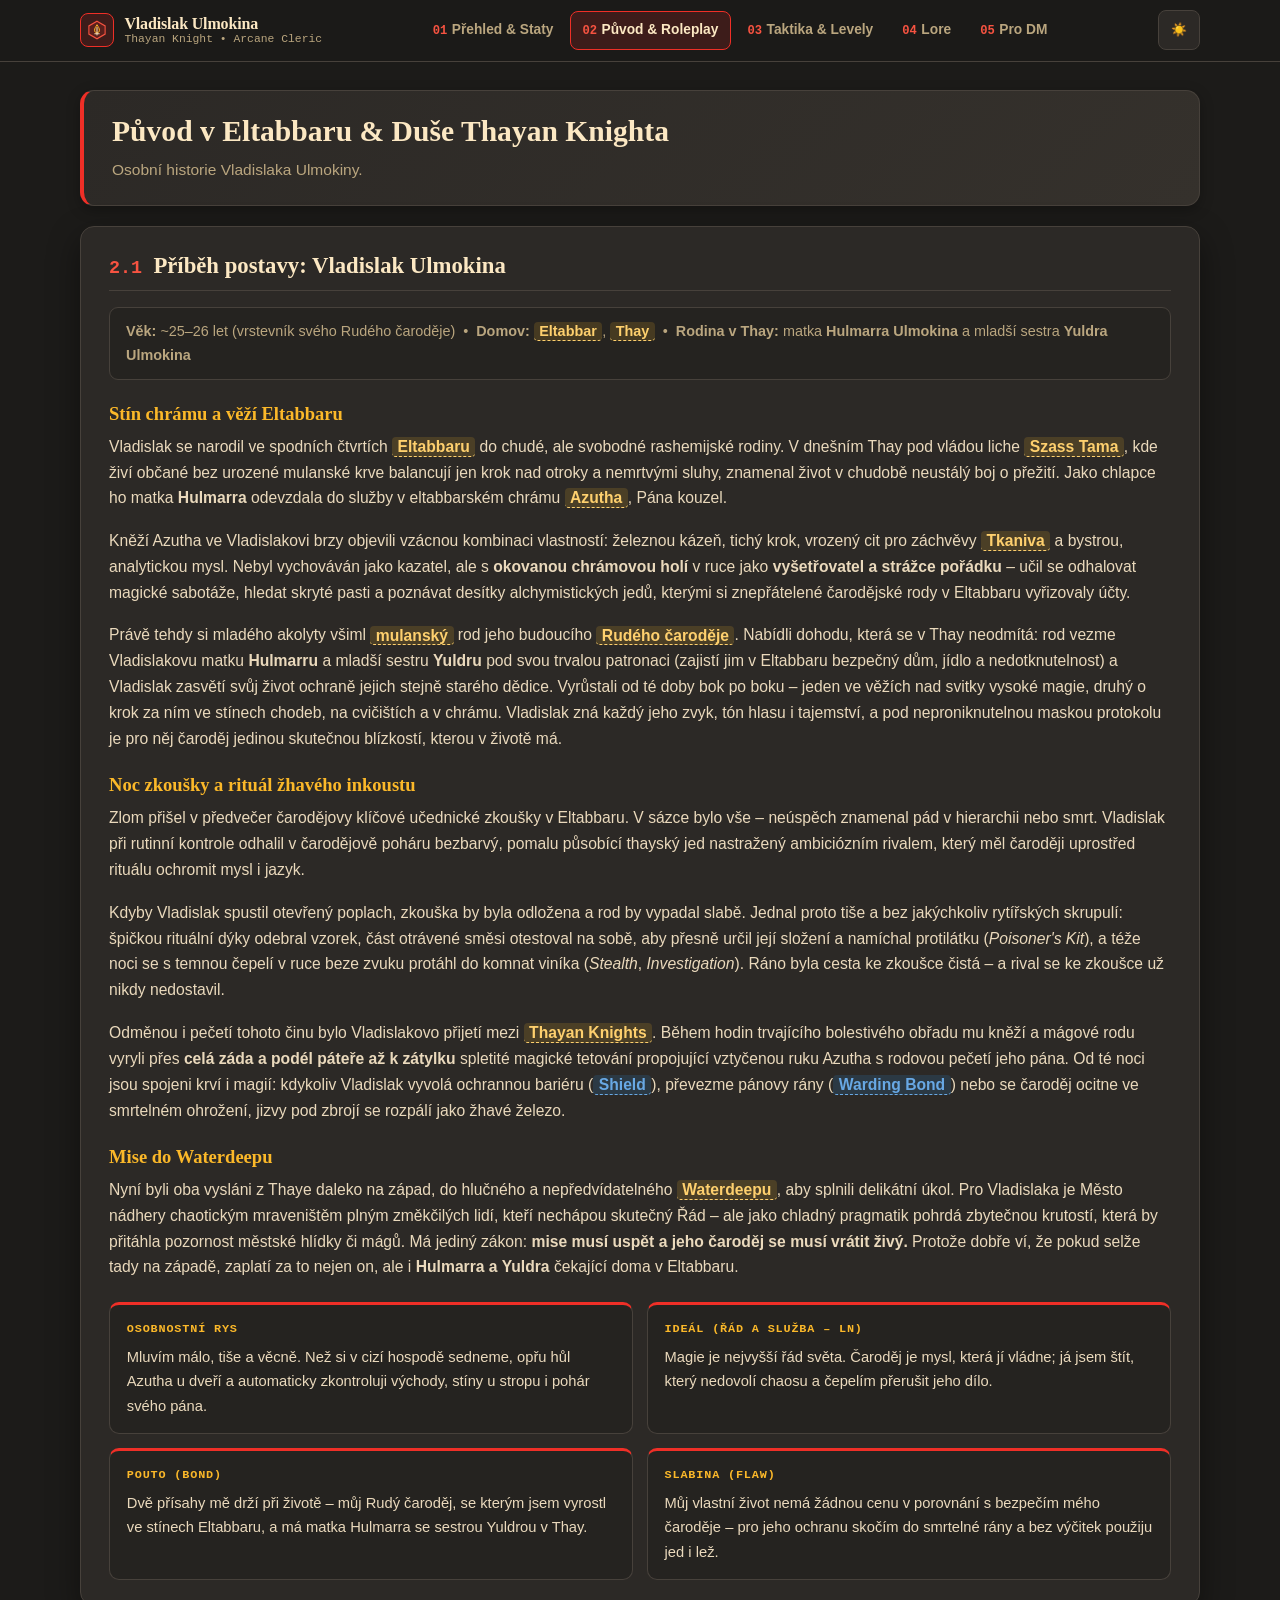
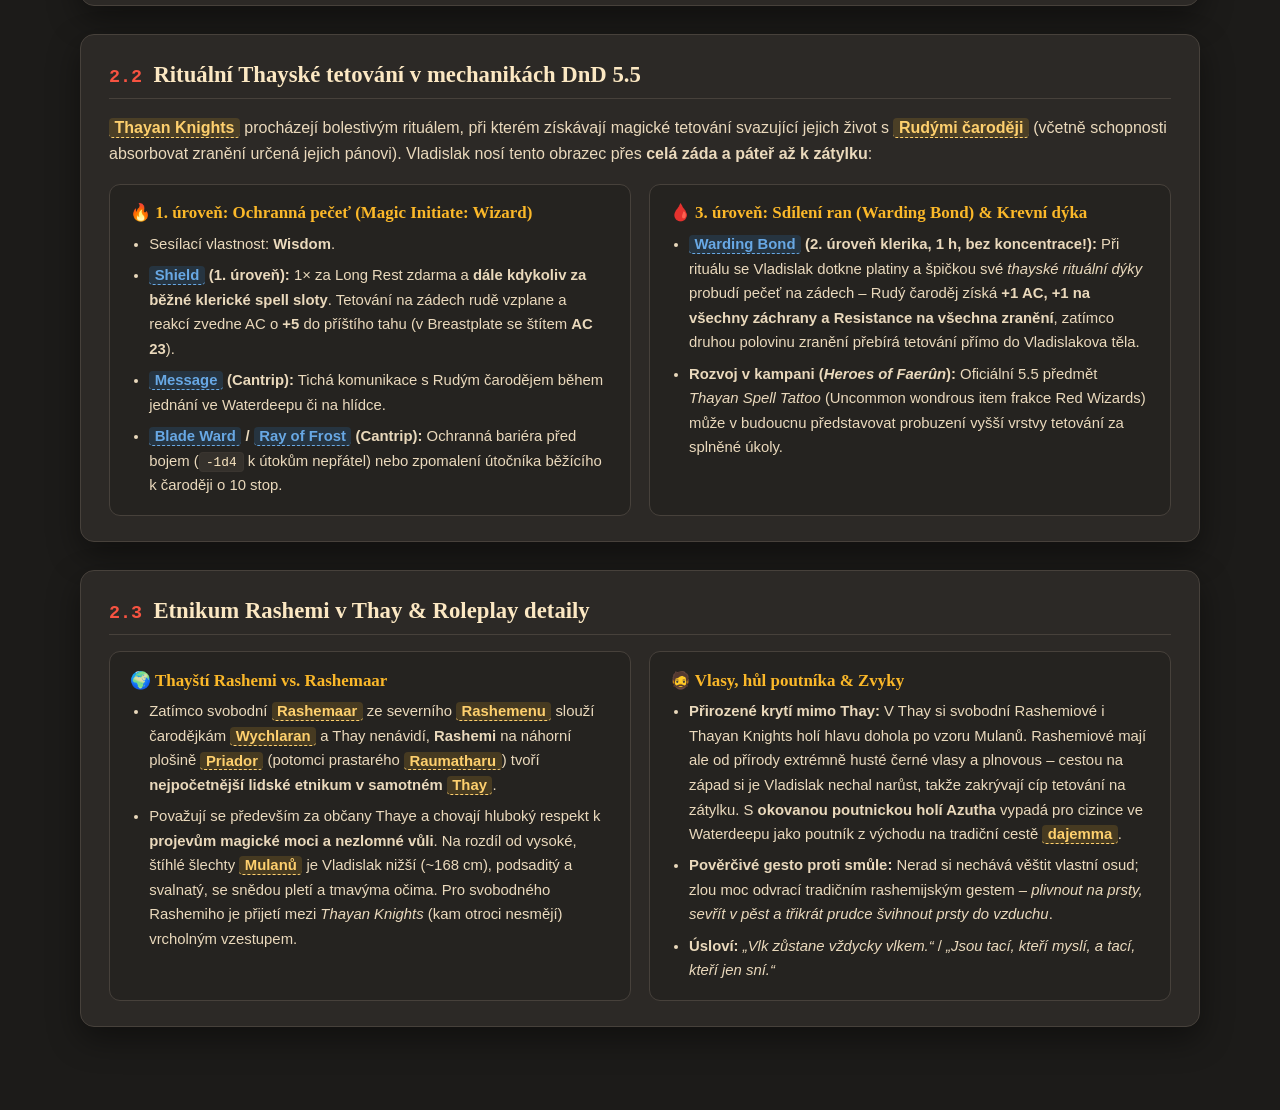
==== commit e605fc35: "fixed the document structure and mistakes" ====
--- a/background.html
+++ b/background.html
@@ -32,7 +32,7 @@
         </span>
         <span class="brand-text">
           <span class="brand-title">Vladislak Ulmokina</span>
-          <span class="brand-sub">Thayan Knight • DnD 5.5</span>
+          <span class="brand-sub">Thayan Knight • Arcane Cleric</span>
         </span>
       </a>
 
@@ -46,7 +46,7 @@
 
       <div class="topbar-actions">
         <button class="btn-theme" id="themeBtn" type="button" aria-label="Přepnout barevný režim">
-          <span aria-hidden="true">☀️</span><span>Ayu<span class="theme-label-full"> Light</span></span>
+          <span aria-hidden="true">☀️</span>
         </button>
         <button class="hamburger-btn" id="hamburgerBtn" type="button" aria-label="Otevřít menu sekcí" aria-expanded="false" aria-controls="mobileDrawer">
           <span class="hamburger-bar"></span>
@@ -83,7 +83,7 @@
       </a>
       <a href="dm.html">
         <span class="drawer-link-top"><span class="drawer-link-idx">05</span> Otevřené body pro DM</span>
-        <span class="drawer-link-desc">Shrnutí pravidel 5.5e, Session 0 otázky a háčky do kampaně</span>
+        <span class="drawer-link-desc">Shrnutí pravidel 5.5, Session 0 otázky a háčky do kampaně</span>
       </a>
     </nav>
     <div class="drawer-footer" id="drawerThemeStatus">Aktivní paleta: Srcery Dark</div>
@@ -93,19 +93,8 @@
 
     <!-- Compact Subpage Banner -->
     <div class="page-header">
-      <span class="eyebrow">02 • Příběh, Tetování &amp; Roleplay</span>
       <h1>Původ v Eltabbaru &amp; Duše Thayan Knighta</h1>
-      <p>
-        Osobní historie Vladislaka Ulmokiny, převedení krvavého rituálního tetování do pravidel D&amp;D 5.5 a kulturní detaily thayských <a class="lore" href="https://forgottenrealms.fandom.com/wiki/Rashemaar" target="_blank" rel="noopener noreferrer">Rashemiů</a> pro autentický roleplay u stolu.
-      </p>
-    </div>
-
-    <!-- Legend for Clickable Links -->
-    <div class="legend-bar">
-      <strong style="color:var(--heading);">Legenda prokliků:</strong>
-      <span><a class="spell" href="https://www.aidedd.org/spell/shield" target="_blank" rel="noopener noreferrer">Kouzla &amp; Featy (5.5e karty)</a></span>
-      <span><a class="lore" href="https://forgottenrealms.fandom.com/wiki/Thay" target="_blank" rel="noopener noreferrer">Reálie Forgotten Realms (Wiki)</a></span>
-      <span><a class="rule" href="https://rpgbot.net/2024-dnd/classes/cleric/" target="_blank" rel="noopener noreferrer">Pravidla DnD 5.5 &amp; RPGBOT</a></span>
+      <p>Osobní historie Vladislaka Ulmokiny.</p>
     </div>
 
     <!-- SECTION 2.1: Backstory -->
@@ -172,14 +161,14 @@
       <div class="card">
         <h2 class="section-title"><span><span class="section-num">2.2</span> Rituální Thayské tetování v mechanikách DnD 5.5</span></h2>
         <p style="margin-top:0;">
-          Podle kánonu procházejí <a class="lore" href="https://forgottenrealms.fandom.com/wiki/Thayan_knight" target="_blank" rel="noopener noreferrer">Thayan Knights</a> bolestivým rituálem, při kterém získávají magické tetování svazující jejich život s <a class="lore" href="https://forgottenrealms.fandom.com/wiki/Red_Wizards_of_Thay" target="_blank" rel="noopener noreferrer">Rudými čaroději</a> (včetně schopnosti absorbovat zranění určená jejich pánovi). Vladislak nosí tento obrazec přes <strong>celá záda a páteř až k zátylku</strong>:
+          <a class="lore" href="https://forgottenrealms.fandom.com/wiki/Thayan_knight" target="_blank" rel="noopener noreferrer">Thayan Knights</a> procházejí bolestivým rituálem, při kterém získávají magické tetování svazující jejich život s <a class="lore" href="https://forgottenrealms.fandom.com/wiki/Red_Wizards_of_Thay" target="_blank" rel="noopener noreferrer">Rudými čaroději</a> (včetně schopnosti absorbovat zranění určená jejich pánovi). Vladislak nosí tento obrazec přes <strong>celá záda a páteř až k zátylku</strong>:
         </p>
         <div class="grid-2">
           <div class="subcard">
             <h3>🔥 1. úroveň: Ochranná pečeť (Magic Initiate: Wizard)</h3>
             <ul>
               <li>Sesílací vlastnost: <strong>Wisdom</strong>.</li>
-              <li><strong><a class="spell" href="https://www.aidedd.org/spell/shield" target="_blank" rel="noopener noreferrer">Shield</a> (1. úroveň):</strong> 1× za Long Rest zdarma a <strong>dále kdykoliv za běžné klerické spell sloty</strong>. Tetování na zádech rudě vzplane a reakcí zvedne AC o <strong>+5</strong> do příštího tahu (v Breastplate se štítem <strong>AC 23</strong> a imunita na <a class="spell" href="https://www.aidedd.org/spell/magic-missile" target="_blank" rel="noopener noreferrer">Magic Missile</a>).</li>
+              <li><strong><a class="spell" href="https://www.aidedd.org/spell/shield" target="_blank" rel="noopener noreferrer">Shield</a> (1. úroveň):</strong> 1× za Long Rest zdarma a <strong>dále kdykoliv za běžné klerické spell sloty</strong>. Tetování na zádech rudě vzplane a reakcí zvedne AC o <strong>+5</strong> do příštího tahu (v Breastplate se štítem <strong>AC 23</strong>).</li>
               <li><strong><a class="spell" href="https://www.aidedd.org/spell/message" target="_blank" rel="noopener noreferrer">Message</a> (Cantrip):</strong> Tichá komunikace s Rudým čarodějem během jednání ve Waterdeepu či na hlídce.</li>
               <li><strong><a class="spell" href="https://www.aidedd.org/spell/blade-ward" target="_blank" rel="noopener noreferrer">Blade Ward</a> / <a class="spell" href="https://www.aidedd.org/spell/ray-of-frost" target="_blank" rel="noopener noreferrer">Ray of Frost</a> (Cantrip):</strong> Ochranná bariéra před bojem (<code>-1d4</code> k útokům nepřátel) nebo zpomalení útočníka běžícího k čaroději o 10 stop.</li>
             </ul>
@@ -188,7 +177,7 @@
             <h3>🩸 3. úroveň: Sdílení ran (Warding Bond) &amp; Krevní dýka</h3>
             <ul>
               <li><strong><a class="spell" href="https://www.aidedd.org/spell/warding-bond" target="_blank" rel="noopener noreferrer">Warding Bond</a> (2. úroveň klerika, 1 h, bez koncentrace!):</strong> Při rituálu se Vladislak dotkne platiny a špičkou své <em>thayské rituální dýky</em> probudí pečeť na zádech – Rudý čaroděj získá <strong>+1 AC, +1 na všechny záchrany a Resistance na všechna zranění</strong>, zatímco druhou polovinu zranění přebírá tetování přímo do Vladislakova těla.</li>
-              <li><strong>Rozvoj v kampani (<em>Heroes of Faerûn</em>):</strong> Oficiální 5.5e předmět <em>Thayan Spell Tattoo</em> (Uncommon wondrous item frakce Red Wizards) může v budoucnu představovat probuzení vyšší vrstvy tetování za splněné úkoly.</li>
+              <li><strong>Rozvoj v kampani (<em>Heroes of Faerûn</em>):</strong> Oficiální 5.5 předmět <em>Thayan Spell Tattoo</em> (Uncommon wondrous item frakce Red Wizards) může v budoucnu představovat probuzení vyšší vrstvy tetování za splněné úkoly.</li>
             </ul>
           </div>
         </div>
@@ -220,22 +209,7 @@
       </div>
     </section>
 
-    <!-- Bottom Page Pager -->
-    <nav class="page-pager" aria-label="Přechod mezi sekcemi">
-      <a class="pager-link prev" href="index.html">
-        <span class="pager-dir">&larr; Předchozí sekce</span>
-        <span class="pager-title">01. Přehled &amp; Staty</span>
-      </a>
-      <a class="pager-link next" href="tactics.html">
-        <span class="pager-dir">Další sekce &rarr;</span>
-        <span class="pager-title">03. Taktika &amp; Leveling</span>
-      </a>
-    </nav>
-
-    <footer>
-      Vladislak Ulmokina • D&amp;D 5.5 (2024 Rules) Character Dossier • Postaveno s využitím <a class="rule" href="https://rpgbot.net/2024-dnd/classes/cleric/" target="_blank" rel="noopener noreferrer">RPGBOT.net</a> &amp; <a class="lore" href="https://forgottenrealms.fandom.com/wiki/Main_Page" target="_blank" rel="noopener noreferrer">Forgotten Realms Wiki</a>
-    </footer>
-  </main>
+    </main>
 
   <script src="js/main.js"></script>
 </body>
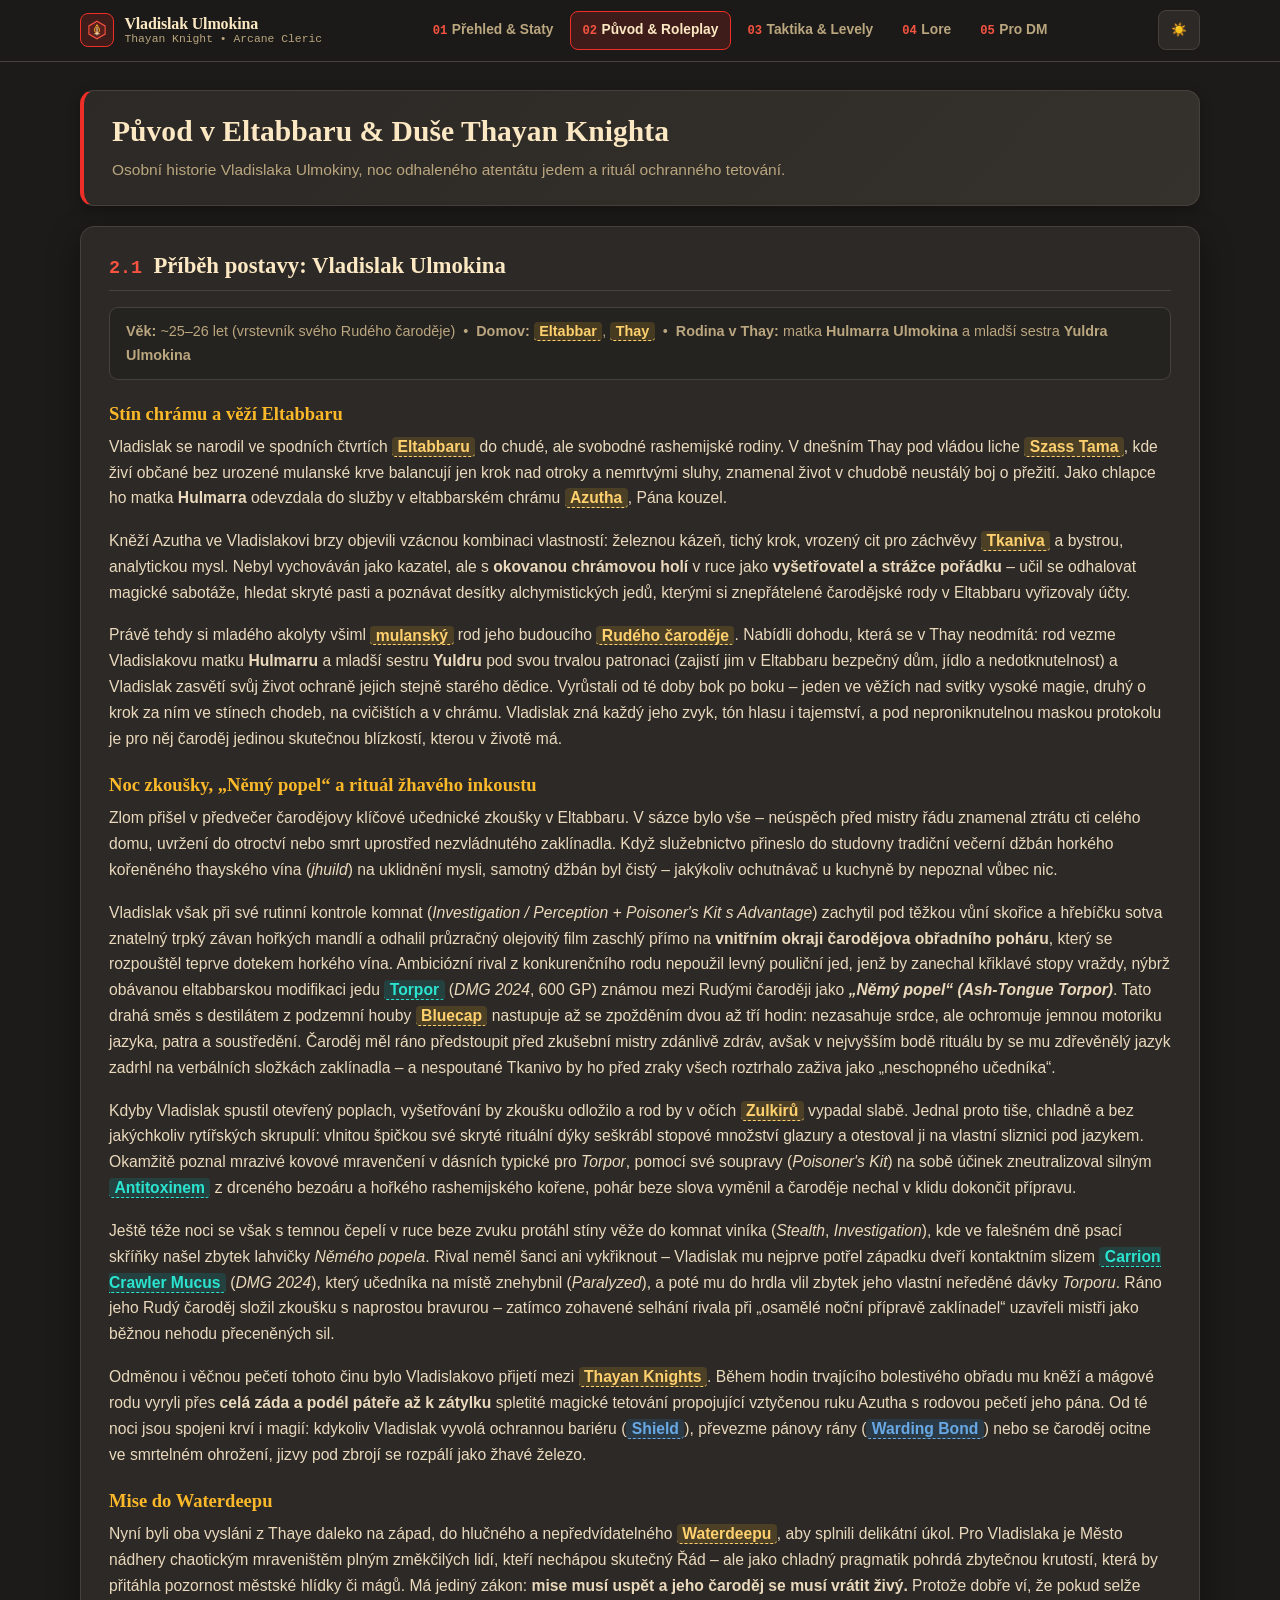
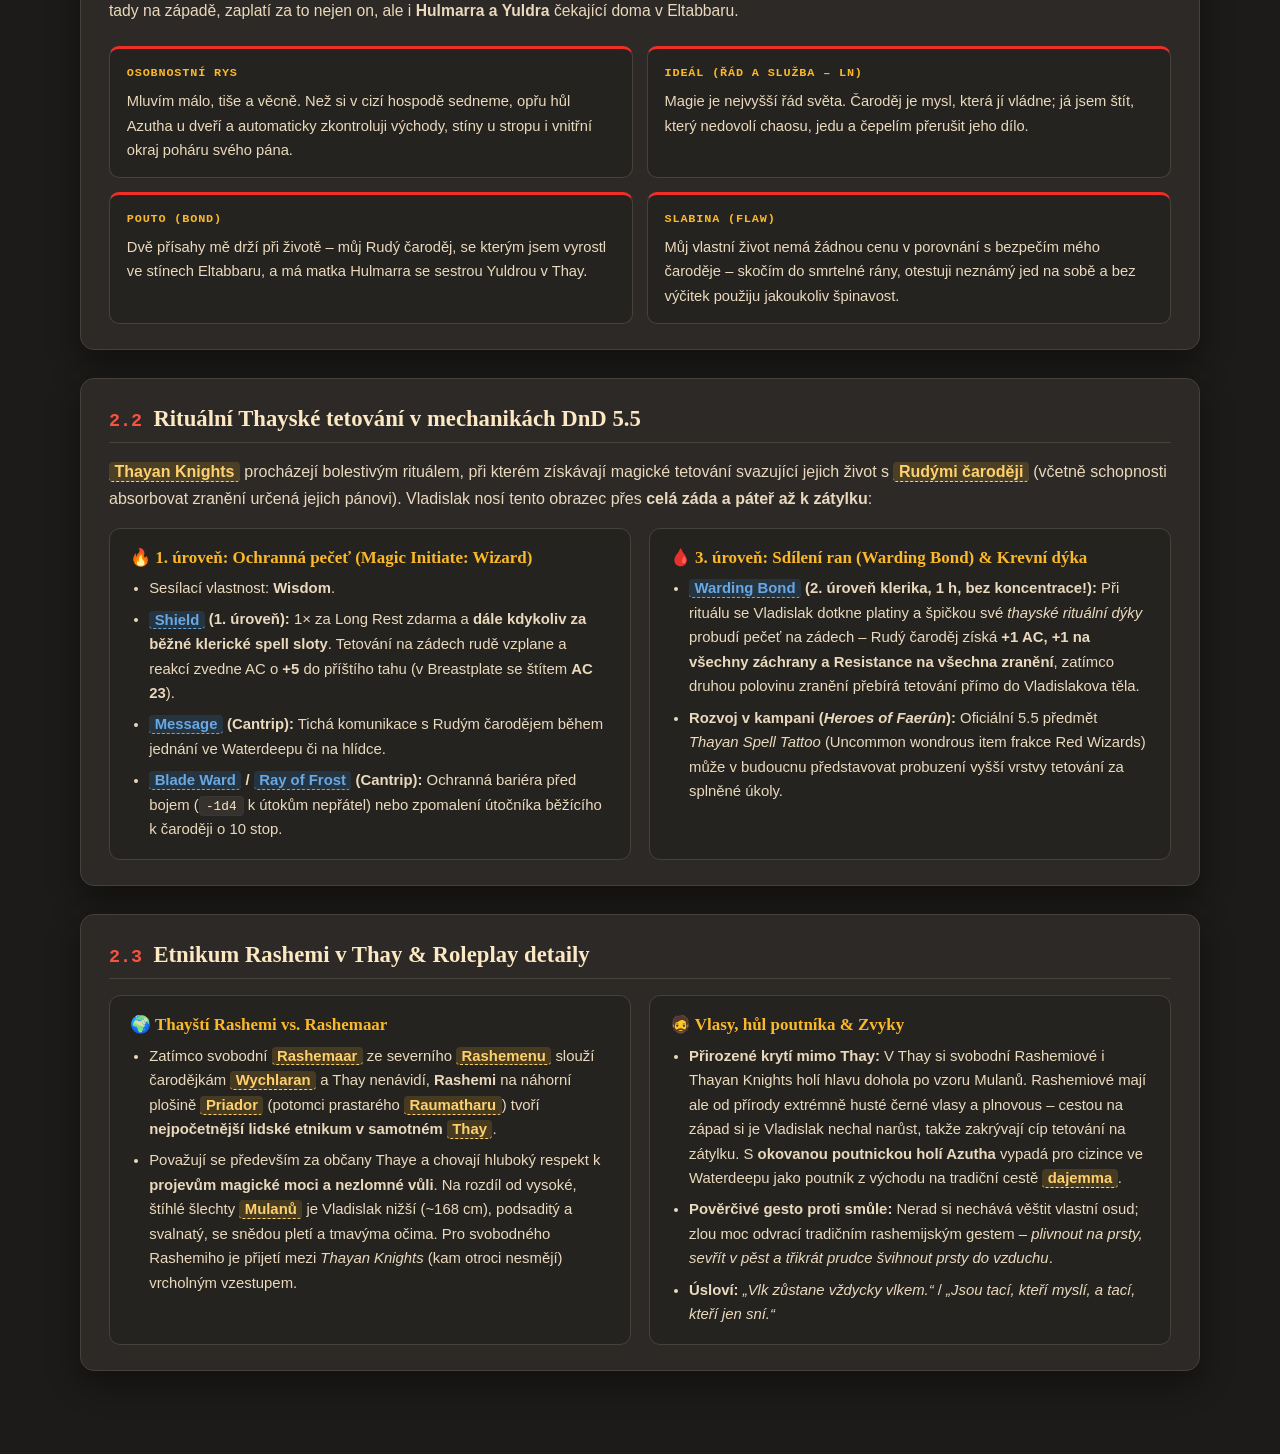
==== commit 32afa568: "Add 5.5 poison lore database and expand wizard poisoning backstory" ====
--- a/background.html
+++ b/background.html
@@ -79,7 +79,7 @@
       </a>
       <a href="lore.html">
         <span class="drawer-link-top"><span class="drawer-link-idx">04</span> Znalosti světa (Lore)</span>
-        <span class="drawer-link-desc">Božstva a náboženství v Thay očima klerika Azutha</span>
+        <span class="drawer-link-desc">Božstva Thaye a alchymistické vademecum jedů</span>
       </a>
       <a href="dm.html">
         <span class="drawer-link-top"><span class="drawer-link-idx">05</span> Otevřené body pro DM</span>
@@ -94,7 +94,7 @@
     <!-- Compact Subpage Banner -->
     <div class="page-header">
       <h1>Původ v Eltabbaru &amp; Duše Thayan Knighta</h1>
-      <p>Osobní historie Vladislaka Ulmokiny.</p>
+      <p>Osobní historie Vladislaka Ulmokiny, noc odhaleného atentátu jedem a rituál ochranného tetování.</p>
     </div>
 
     <!-- SECTION 2.1: Backstory -->
@@ -119,15 +119,21 @@
           Právě tehdy si mladého akolyty všiml <a class="lore" href="https://forgottenrealms.fandom.com/wiki/Mulan" target="_blank" rel="noopener noreferrer">mulanský</a> rod jeho budoucího <a class="lore" href="https://forgottenrealms.fandom.com/wiki/Red_Wizards_of_Thay" target="_blank" rel="noopener noreferrer">Rudého čaroděje</a>. Nabídli dohodu, která se v Thay neodmítá: rod vezme Vladislakovu matku <strong>Hulmarru</strong> a mladší sestru <strong>Yuldru</strong> pod svou trvalou patronaci (zajistí jim v Eltabbaru bezpečný dům, jídlo a nedotknutelnost) a Vladislak zasvětí svůj život ochraně jejich stejně starého dědice. Vyrůstali od té doby bok po boku – jeden ve věžích nad svitky vysoké magie, druhý o krok za ním ve stínech chodeb, na cvičištích a v chrámu. Vladislak zná každý jeho zvyk, tón hlasu i tajemství, a pod neproniknutelnou maskou protokolu je pro něj čaroděj jedinou skutečnou blízkostí, kterou v životě má.
         </p>
 
-        <h3 class="story-chapter">Noc zkoušky a rituál žhavého inkoustu</h3>
-        <p>
-          Zlom přišel v předvečer čarodějovy klíčové učednické zkoušky v Eltabbaru. V sázce bylo vše – neúspěch znamenal pád v hierarchii nebo smrt. Vladislak při rutinní kontrole odhalil v čarodějově poháru bezbarvý, pomalu působící thayský jed nastražený ambiciózním rivalem, který měl čaroději uprostřed rituálu ochromit mysl i jazyk.
-        </p>
-        <p>
-          Kdyby Vladislak spustil otevřený poplach, zkouška by byla odložena a rod by vypadal slabě. Jednal proto tiše a bez jakýchkoliv rytířských skrupulí: špičkou rituální dýky odebral vzorek, část otrávené směsi otestoval na sobě, aby přesně určil její složení a namíchal protilátku (<em>Poisoner's Kit</em>), a téže noci se s temnou čepelí v ruce beze zvuku protáhl do komnat viníka (<em>Stealth</em>, <em>Investigation</em>). Ráno byla cesta ke zkoušce čistá – a rival se ke zkoušce už nikdy nedostavil.
-        </p>
-        <p>
-          Odměnou i pečetí tohoto činu bylo Vladislakovo přijetí mezi <a class="lore" href="https://forgottenrealms.fandom.com/wiki/Thayan_knight" target="_blank" rel="noopener noreferrer">Thayan Knights</a>. Během hodin trvajícího bolestivého obřadu mu kněží a mágové rodu vyryli přes <strong>celá záda a podél páteře až k zátylku</strong> spletité magické tetování propojující vztyčenou ruku Azutha s rodovou pečetí jeho pána. Od té noci jsou spojeni krví i magií: kdykoliv Vladislak vyvolá ochrannou bariéru (<a class="spell" href="https://www.aidedd.org/spell/shield" target="_blank" rel="noopener noreferrer">Shield</a>), převezme pánovy rány (<a class="spell" href="https://www.aidedd.org/spell/warding-bond" target="_blank" rel="noopener noreferrer">Warding Bond</a>) nebo se čaroděj ocitne ve smrtelném ohrožení, jizvy pod zbrojí se rozpálí jako žhavé železo.
+        <h3 id="noc-zkousky" class="story-chapter">Noc zkoušky, „Němý popel“ a rituál žhavého inkoustu</h3>
+        <p>
+          Zlom přišel v předvečer čarodějovy klíčové učednické zkoušky v Eltabbaru. V sázce bylo vše – neúspěch před mistry řádu znamenal ztrátu cti celého domu, uvržení do otroctví nebo smrt uprostřed nezvládnutého zaklínadla. Když služebnictvo přineslo do studovny tradiční večerní džbán horkého kořeněného thayského vína (<em>jhuild</em>) na uklidnění mysli, samotný džbán byl čistý – jakýkoliv ochutnávač u kuchyně by nepoznal vůbec nic.
+        </p>
+        <p>
+          Vladislak však při své rutinní kontrole komnat (<em>Investigation / Perception + Poisoner's Kit s Advantage</em>) zachytil pod těžkou vůní skořice a hřebíčku sotva znatelný trpký závan hořkých mandlí a odhalil průzračný olejovitý film zaschlý přímo na <strong>vnitřním okraji čarodějova obřadního poháru</strong>, který se rozpouštěl teprve dotekem horkého vína. Ambiciózní rival z konkurenčního rodu nepoužil levný pouliční jed, jenž by zanechal křiklavé stopy vraždy, nýbrž obávanou eltabbarskou modifikaci jedu <a class="rule" href="lore.html#torpor-card">Torpor</a> (<em>DMG 2024</em>, 600 GP) známou mezi Rudými čaroději jako <strong><em>„Němý popel“ (Ash-Tongue Torpor)</em></strong>. Tato drahá směs s destilátem z podzemní houby <a class="lore" href="https://forgottenrealms.fandom.com/wiki/Bluecap" target="_blank" rel="noopener noreferrer">Bluecap</a> nastupuje až se zpožděním dvou až tří hodin: nezasahuje srdce, ale ochromuje jemnou motoriku jazyka, patra a soustředění. Čaroděj měl ráno předstoupit před zkušební mistry zdánlivě zdráv, avšak v nejvyšším bodě rituálu by se mu zdřevěnělý jazyk zadrhl na verbálních složkách zaklínadla – a nespoutané Tkanivo by ho před zraky všech roztrhalo zaživa jako „neschopného učedníka“.
+        </p>
+        <p>
+          Kdyby Vladislak spustil otevřený poplach, vyšetřování by zkoušku odložilo a rod by v očích <a class="lore" href="https://forgottenrealms.fandom.com/wiki/Zulkir" target="_blank" rel="noopener noreferrer">Zulkirů</a> vypadal slabě. Jednal proto tiše, chladně a bez jakýchkoliv rytířských skrupulí: vlnitou špičkou své skryté rituální dýky seškrábl stopové množství glazury a otestoval ji na vlastní sliznici pod jazykem. Okamžitě poznal mrazivé kovové mravenčení v dásních typické pro <em>Torpor</em>, pomocí své soupravy (<em>Poisoner's Kit</em>) na sobě účinek zneutralizoval silným <a class="rule" href="https://www.dndbeyond.com/sources/dnd/br-2024/equipment#Antitoxin50GP" target="_blank" rel="noopener noreferrer">Antitoxinem</a> z drceného bezoáru a hořkého rashemijského kořene, pohár beze slova vyměnil a čaroděje nechal v klidu dokončit přípravu.
+        </p>
+        <p>
+          Ještě téže noci se však s temnou čepelí v ruce beze zvuku protáhl stíny věže do komnat viníka (<em>Stealth</em>, <em>Investigation</em>), kde ve falešném dně psací skříňky našel zbytek lahvičky <em>Němého popela</em>. Rival neměl šanci ani vykřiknout – Vladislak mu nejprve potřel západku dveří kontaktním slizem <a class="rule" href="lore.html#crawler-card">Carrion Crawler Mucus</a> (<em>DMG 2024</em>), který učedníka na místě znehybnil (<em>Paralyzed</em>), a poté mu do hrdla vlil zbytek jeho vlastní neředěné dávky <em>Torporu</em>. Ráno jeho Rudý čaroděj složil zkoušku s naprostou bravurou – zatímco zohavené selhání rivala při „osamělé noční přípravě zaklínadel“ uzavřeli mistři jako běžnou nehodu přeceněných sil.
+        </p>
+        <p>
+          Odměnou i věčnou pečetí tohoto činu bylo Vladislakovo přijetí mezi <a class="lore" href="https://forgottenrealms.fandom.com/wiki/Thayan_knight" target="_blank" rel="noopener noreferrer">Thayan Knights</a>. Během hodin trvajícího bolestivého obřadu mu kněží a mágové rodu vyryli přes <strong>celá záda a podél páteře až k zátylku</strong> spletité magické tetování propojující vztyčenou ruku Azutha s rodovou pečetí jeho pána. Od té noci jsou spojeni krví i magií: kdykoliv Vladislak vyvolá ochrannou bariéru (<a class="spell" href="https://www.aidedd.org/spell/shield" target="_blank" rel="noopener noreferrer">Shield</a>), převezme pánovy rány (<a class="spell" href="https://www.aidedd.org/spell/warding-bond" target="_blank" rel="noopener noreferrer">Warding Bond</a>) nebo se čaroděj ocitne ve smrtelném ohrožení, jizvy pod zbrojí se rozpálí jako žhavé železo.
         </p>
 
         <h3 class="story-chapter">Mise do Waterdeepu</h3>
@@ -138,11 +144,11 @@
         <div class="trait-grid">
           <div class="trait-card">
             <strong>Osobnostní rys</strong>
-            Mluvím málo, tiše a věcně. Než si v cizí hospodě sedneme, opřu hůl Azutha u dveří a automaticky zkontroluji východy, stíny u stropu i pohár svého pána.
+            Mluvím málo, tiše a věcně. Než si v cizí hospodě sedneme, opřu hůl Azutha u dveří a automaticky zkontroluji východy, stíny u stropu i vnitřní okraj poháru svého pána.
           </div>
           <div class="trait-card">
             <strong>Ideál (Řád a Služba – LN)</strong>
-            Magie je nejvyšší řád světa. Čaroděj je mysl, která jí vládne; já jsem štít, který nedovolí chaosu a čepelím přerušit jeho dílo.
+            Magie je nejvyšší řád světa. Čaroděj je mysl, která jí vládne; já jsem štít, který nedovolí chaosu, jedu a čepelím přerušit jeho dílo.
           </div>
           <div class="trait-card">
             <strong>Pouto (Bond)</strong>
@@ -150,7 +156,7 @@
           </div>
           <div class="trait-card">
             <strong>Slabina (Flaw)</strong>
-            Můj vlastní život nemá žádnou cenu v porovnání s bezpečím mého čaroděje – pro jeho ochranu skočím do smrtelné rány a bez výčitek použiju jed i lež.
+            Můj vlastní život nemá žádnou cenu v porovnání s bezpečím mého čaroděje – skočím do smrtelné rány, otestuji neznámý jed na sobě a bez výčitek použiju jakoukoliv špinavost.
           </div>
         </div>
       </div>
--- a/css/styles.css
+++ b/css/styles.css
@@ -866,6 +866,12 @@
   border: 1px solid rgba(239, 47, 39, 0.34);
 }
 
+.badge-gold {
+  color: var(--gold);
+  background: var(--gold-soft);
+  border: 1px solid rgba(251, 184, 41, 0.36);
+}
+
 .badge-book {
   display: inline-block;
   color: var(--gold);
@@ -1240,6 +1246,74 @@
   color: var(--text-muted);
 }
 
+.chapter-jumps {
+  display: flex;
+  flex-wrap: wrap;
+  gap: 0.55rem;
+  margin-top: 0.9rem;
+}
+
+.jump-pill {
+  display: inline-flex;
+  align-items: center;
+  gap: 0.45rem;
+  min-height: 44px;
+  padding: 0.45rem 0.9rem;
+  border-radius: 9px;
+  border: 1px solid var(--border);
+  background: var(--bg-elevated);
+  color: var(--heading);
+  text-decoration: none;
+  font-size: 0.85rem;
+  font-weight: 600;
+  transition: all 0.15s ease;
+}
+
+.jump-pill:hover {
+  border-color: var(--crimson);
+  background: var(--crimson-soft);
+}
+
+.chip-group-label {
+  font-family: ui-monospace, SFMono-Regular, Menlo, monospace;
+  font-size: 0.72rem;
+  text-transform: uppercase;
+  letter-spacing: 0.06em;
+  color: var(--text-muted);
+  align-self: center;
+  margin-right: 0.25rem;
+}
+
+.poison-mech {
+  background: var(--bg-elevated);
+  border: 1px solid var(--border);
+  border-radius: 8px;
+  padding: 0.55rem 0.75rem;
+  font-size: 0.86rem;
+  line-height: 1.5;
+}
+
+.story-link-badge {
+  display: inline-flex;
+  align-items: center;
+  gap: 0.3rem;
+  font-family: ui-monospace, SFMono-Regular, Menlo, monospace;
+  font-size: 0.73rem;
+  font-weight: 700;
+  color: var(--heading);
+  background: var(--crimson-soft);
+  border: 1px solid var(--border-accent);
+  padding: 0.22rem 0.58rem;
+  border-radius: 6px;
+  text-decoration: none;
+  transition: filter 0.15s ease, border-color 0.15s ease;
+}
+
+.story-link-badge:hover {
+  border-color: var(--crimson);
+  filter: brightness(1.12);
+}
+
 /* ==========================================================================
    Bottom Page-to-Page Navigation (Prev / Next) & Footer
    ========================================================================== */
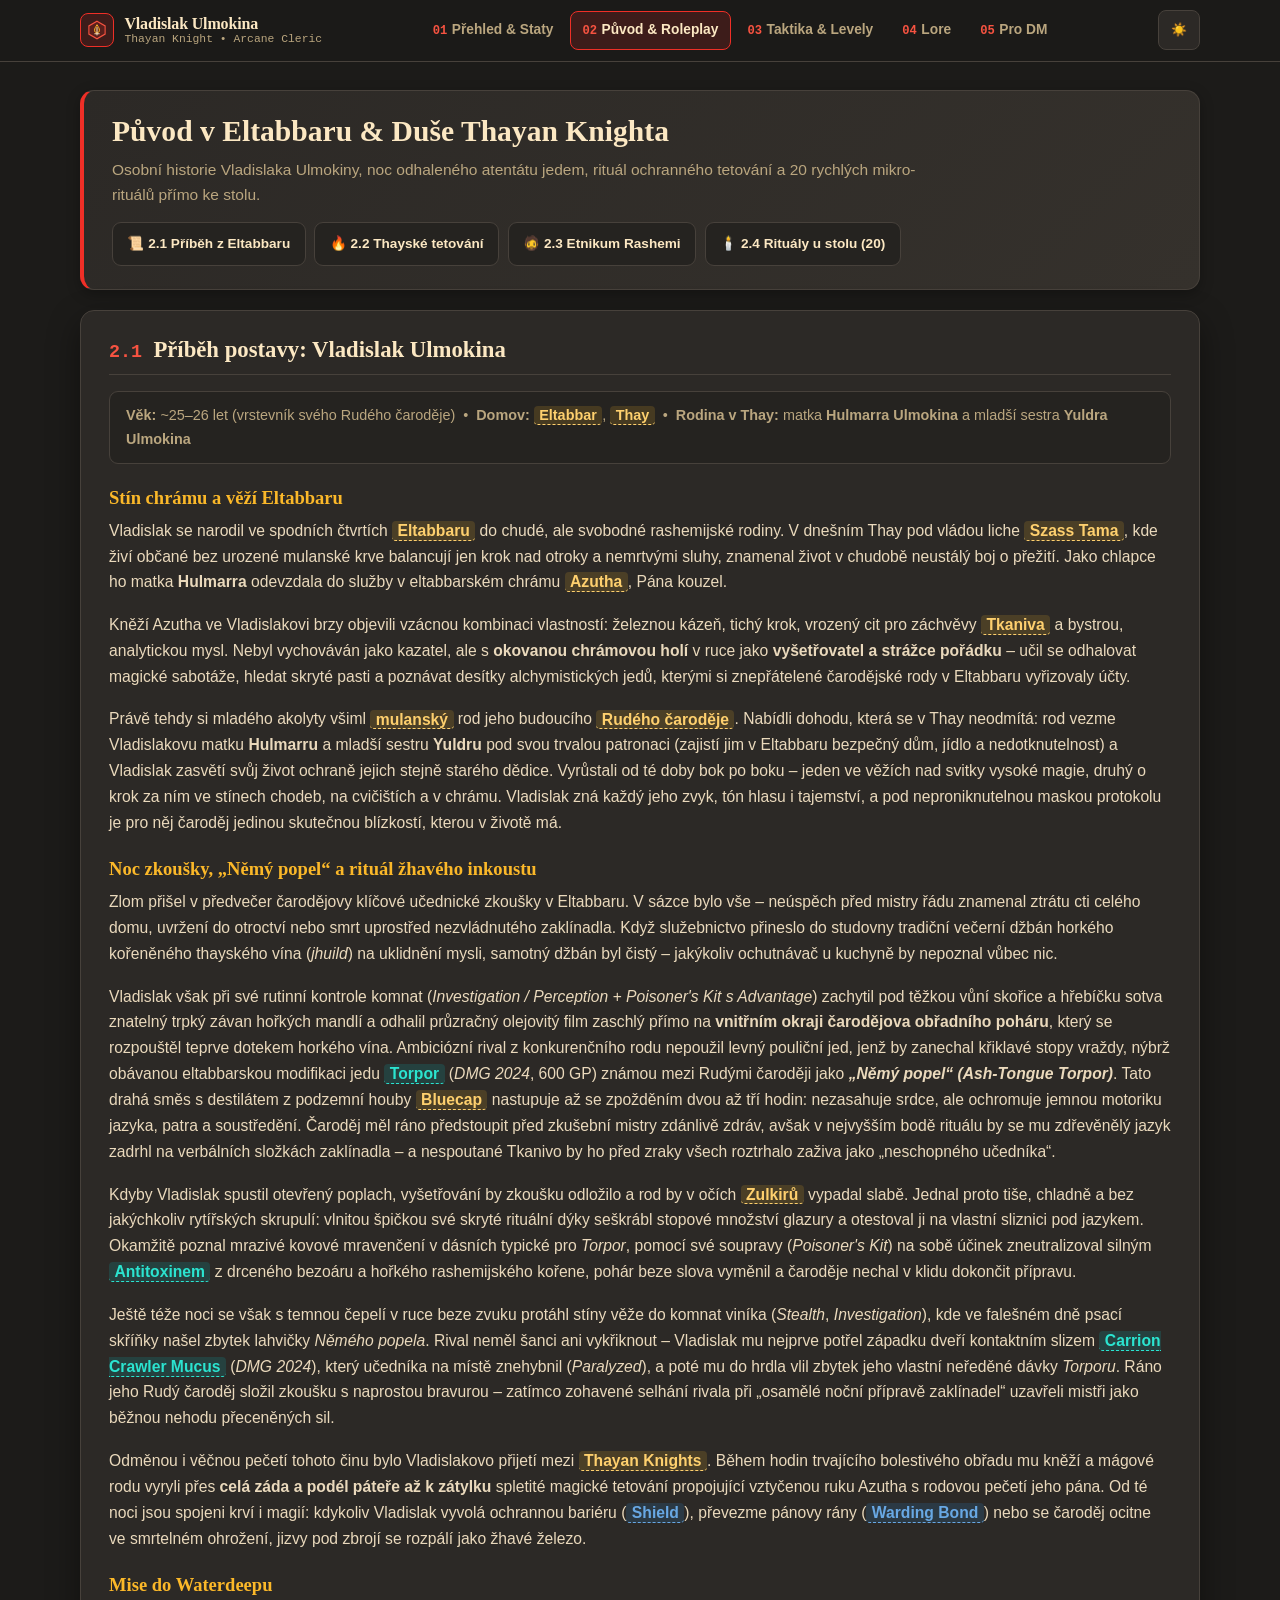
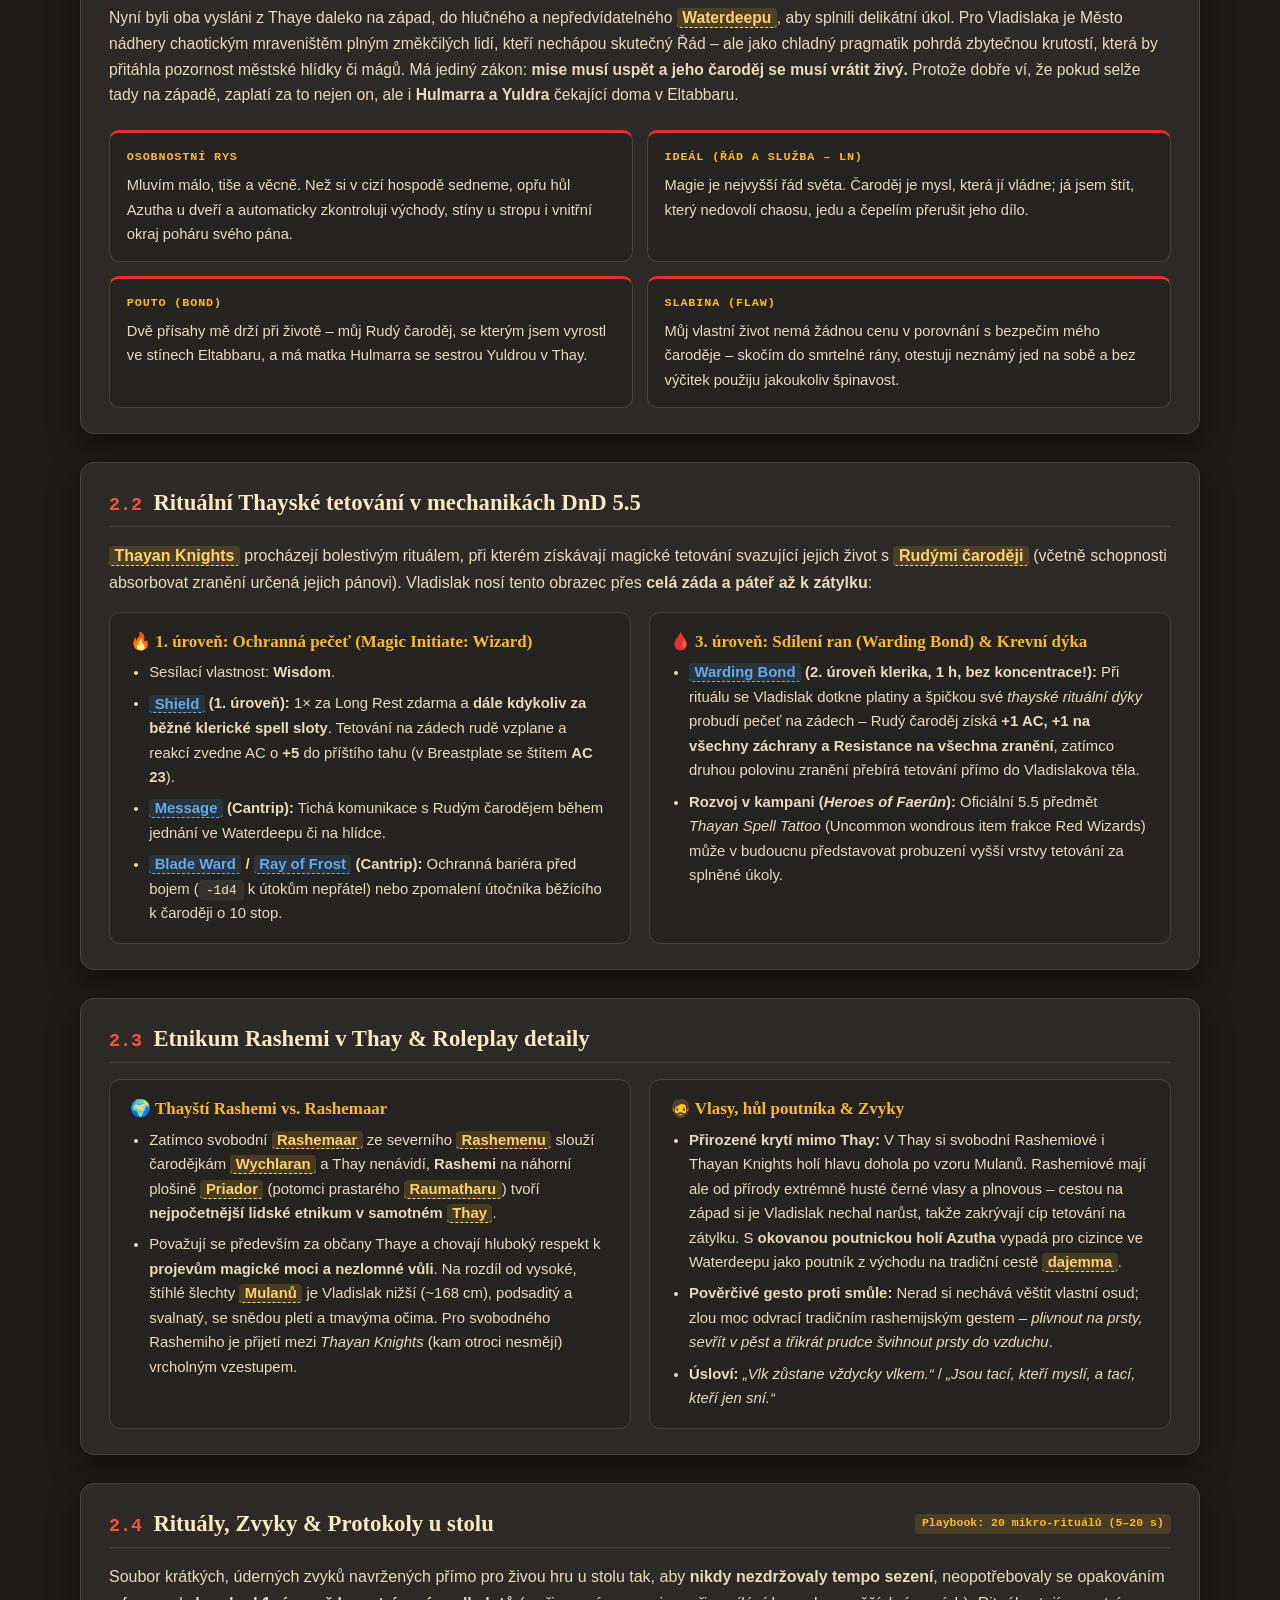
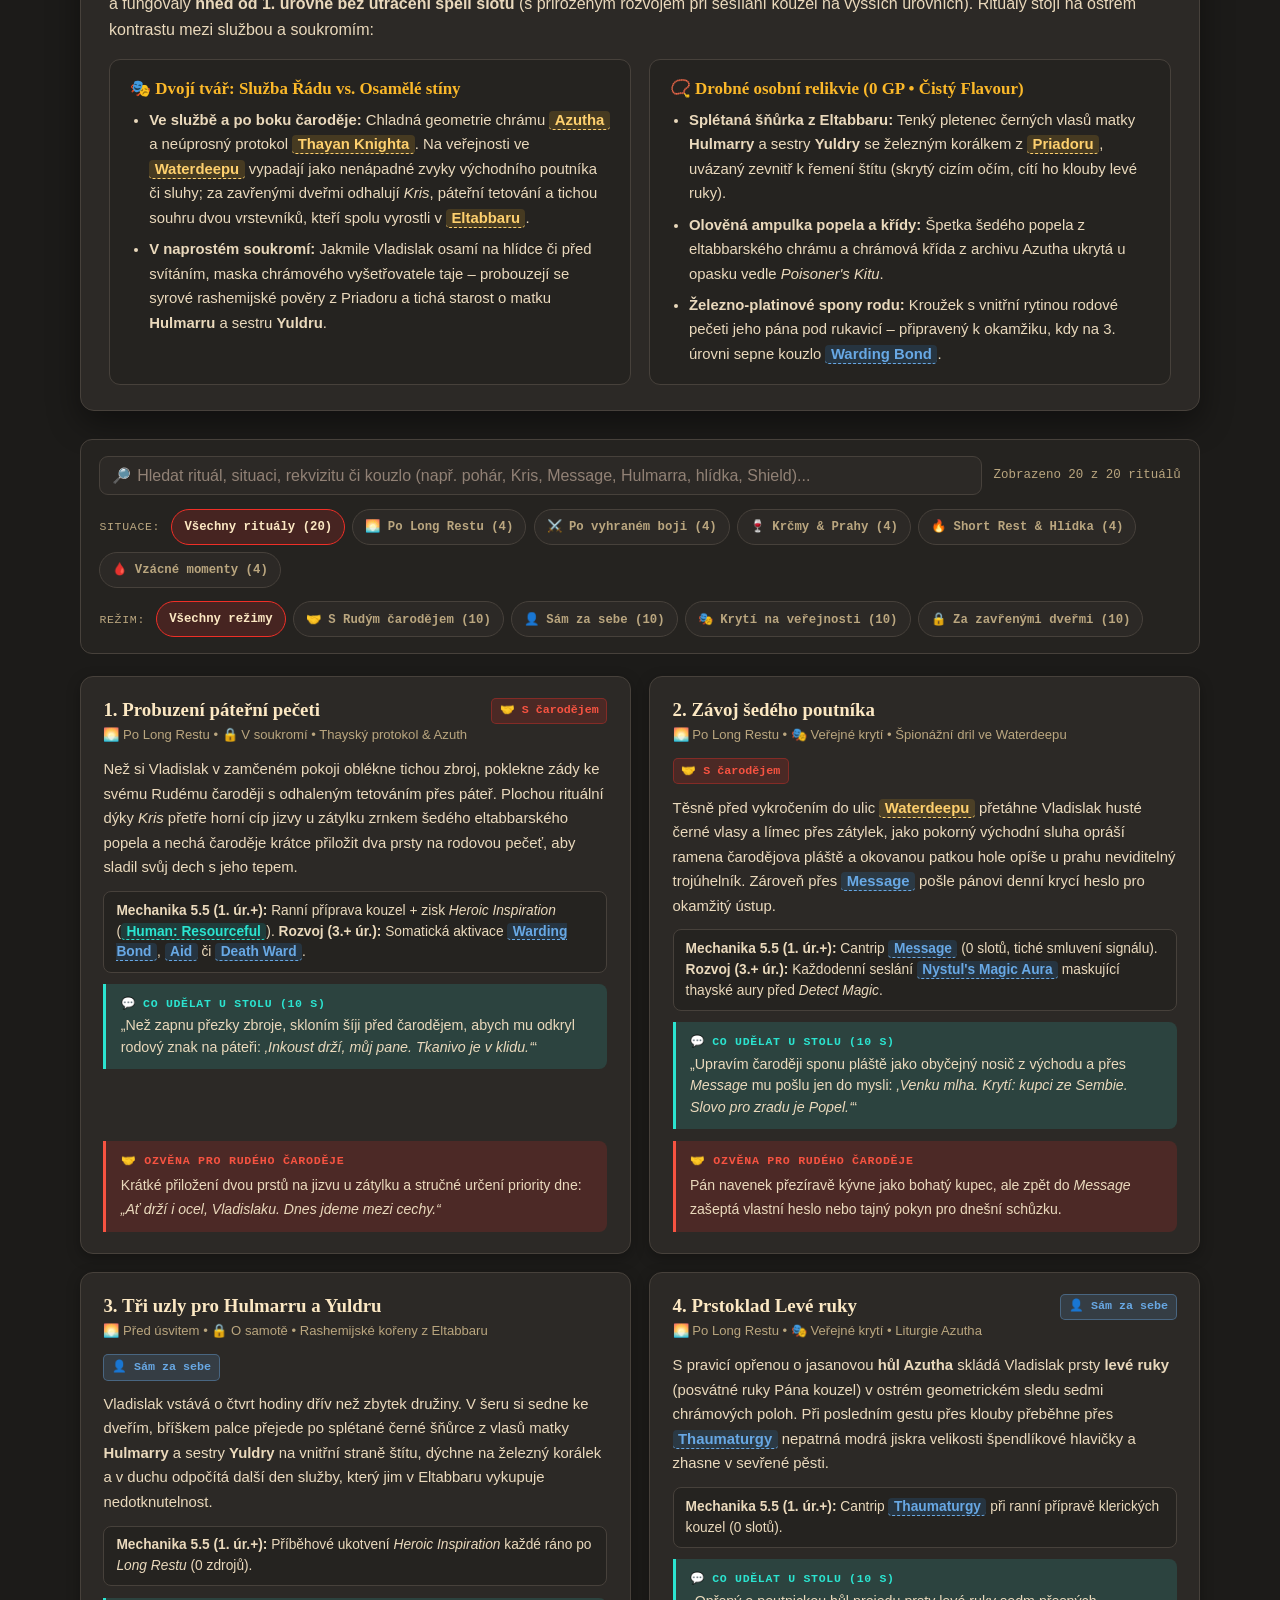
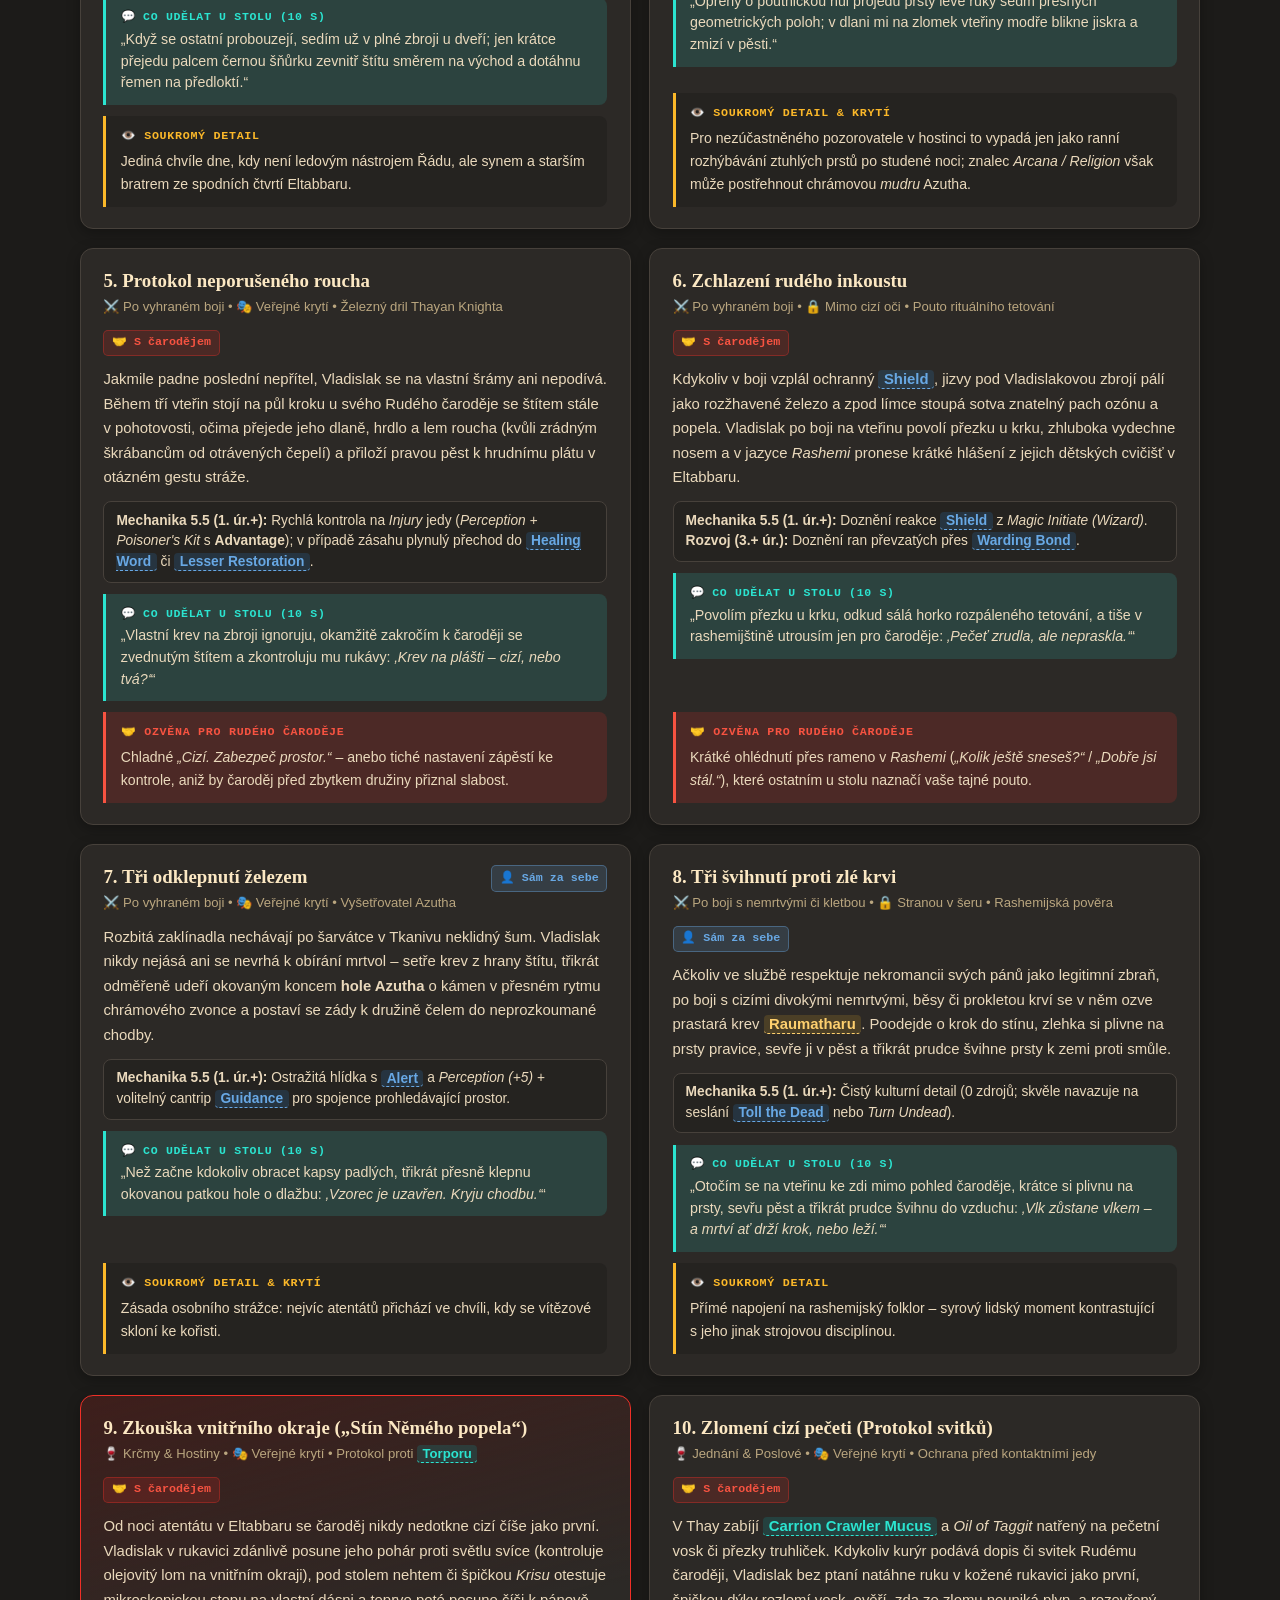
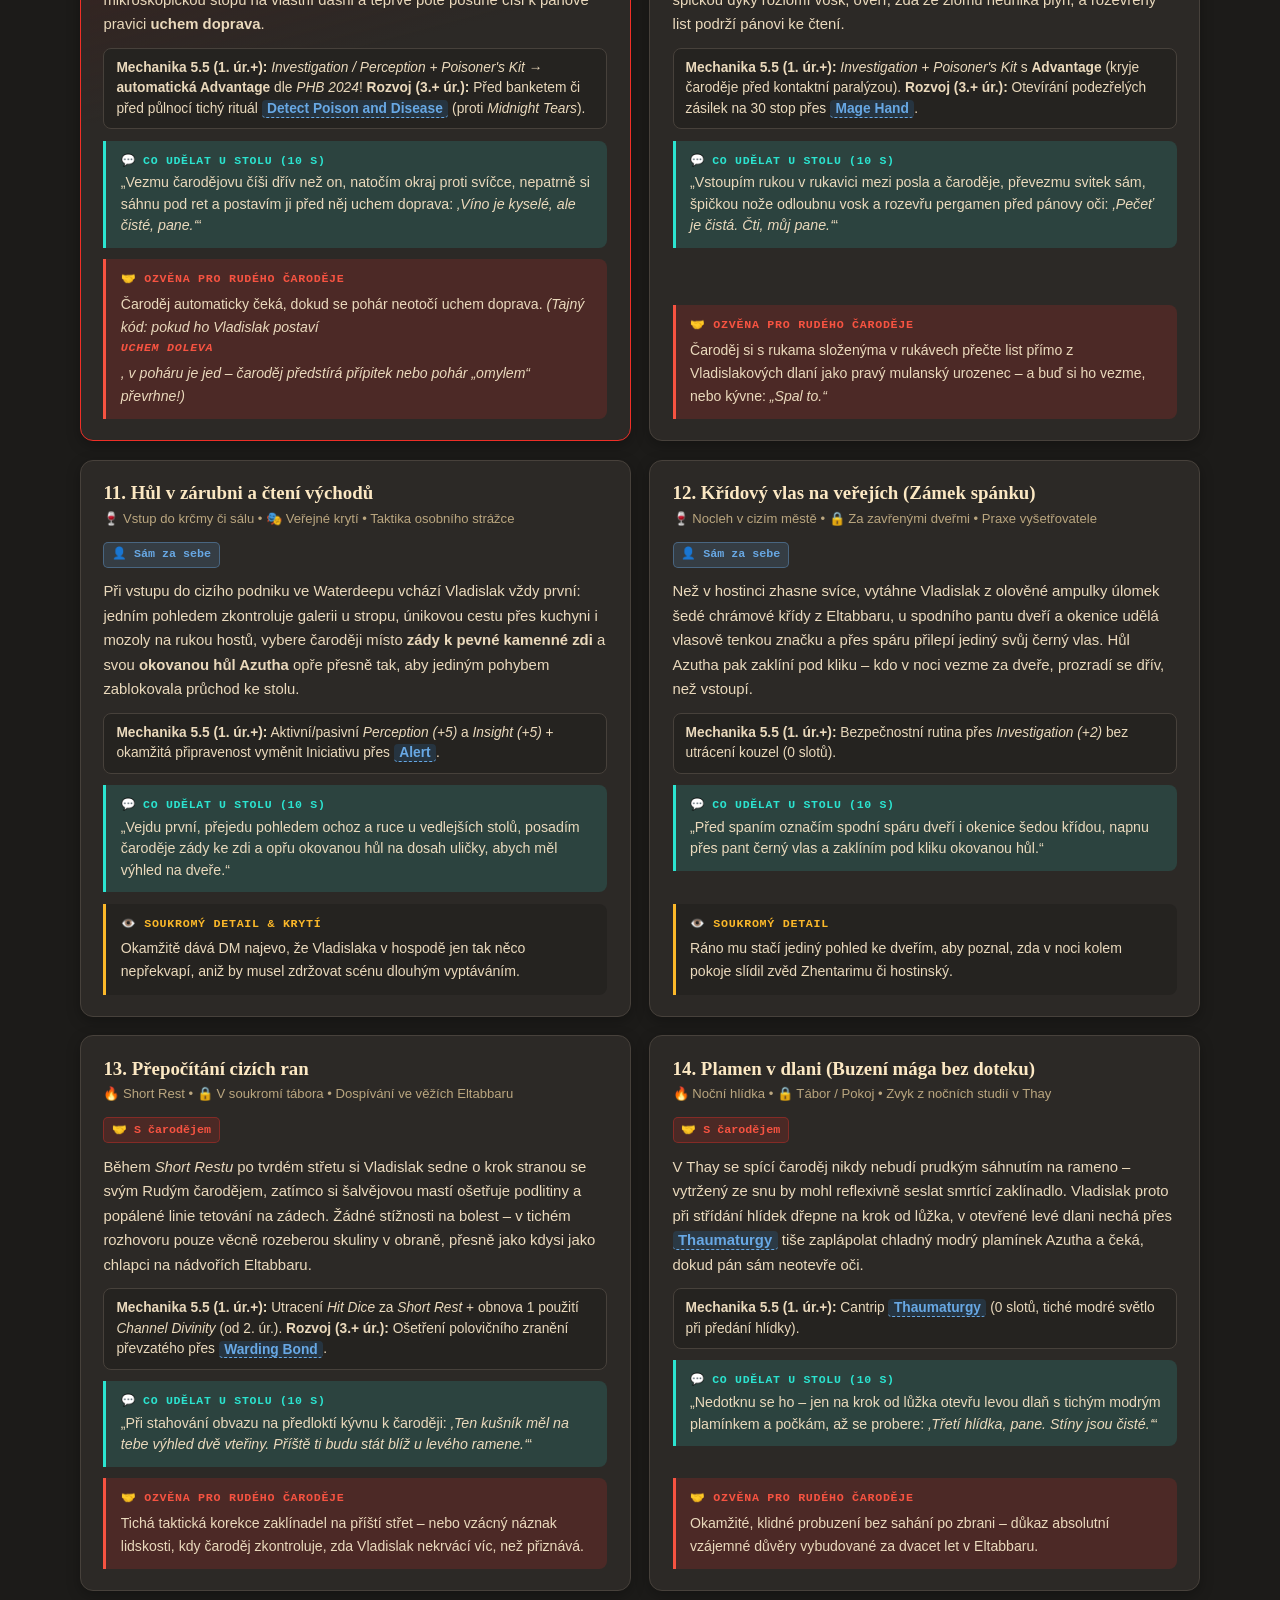
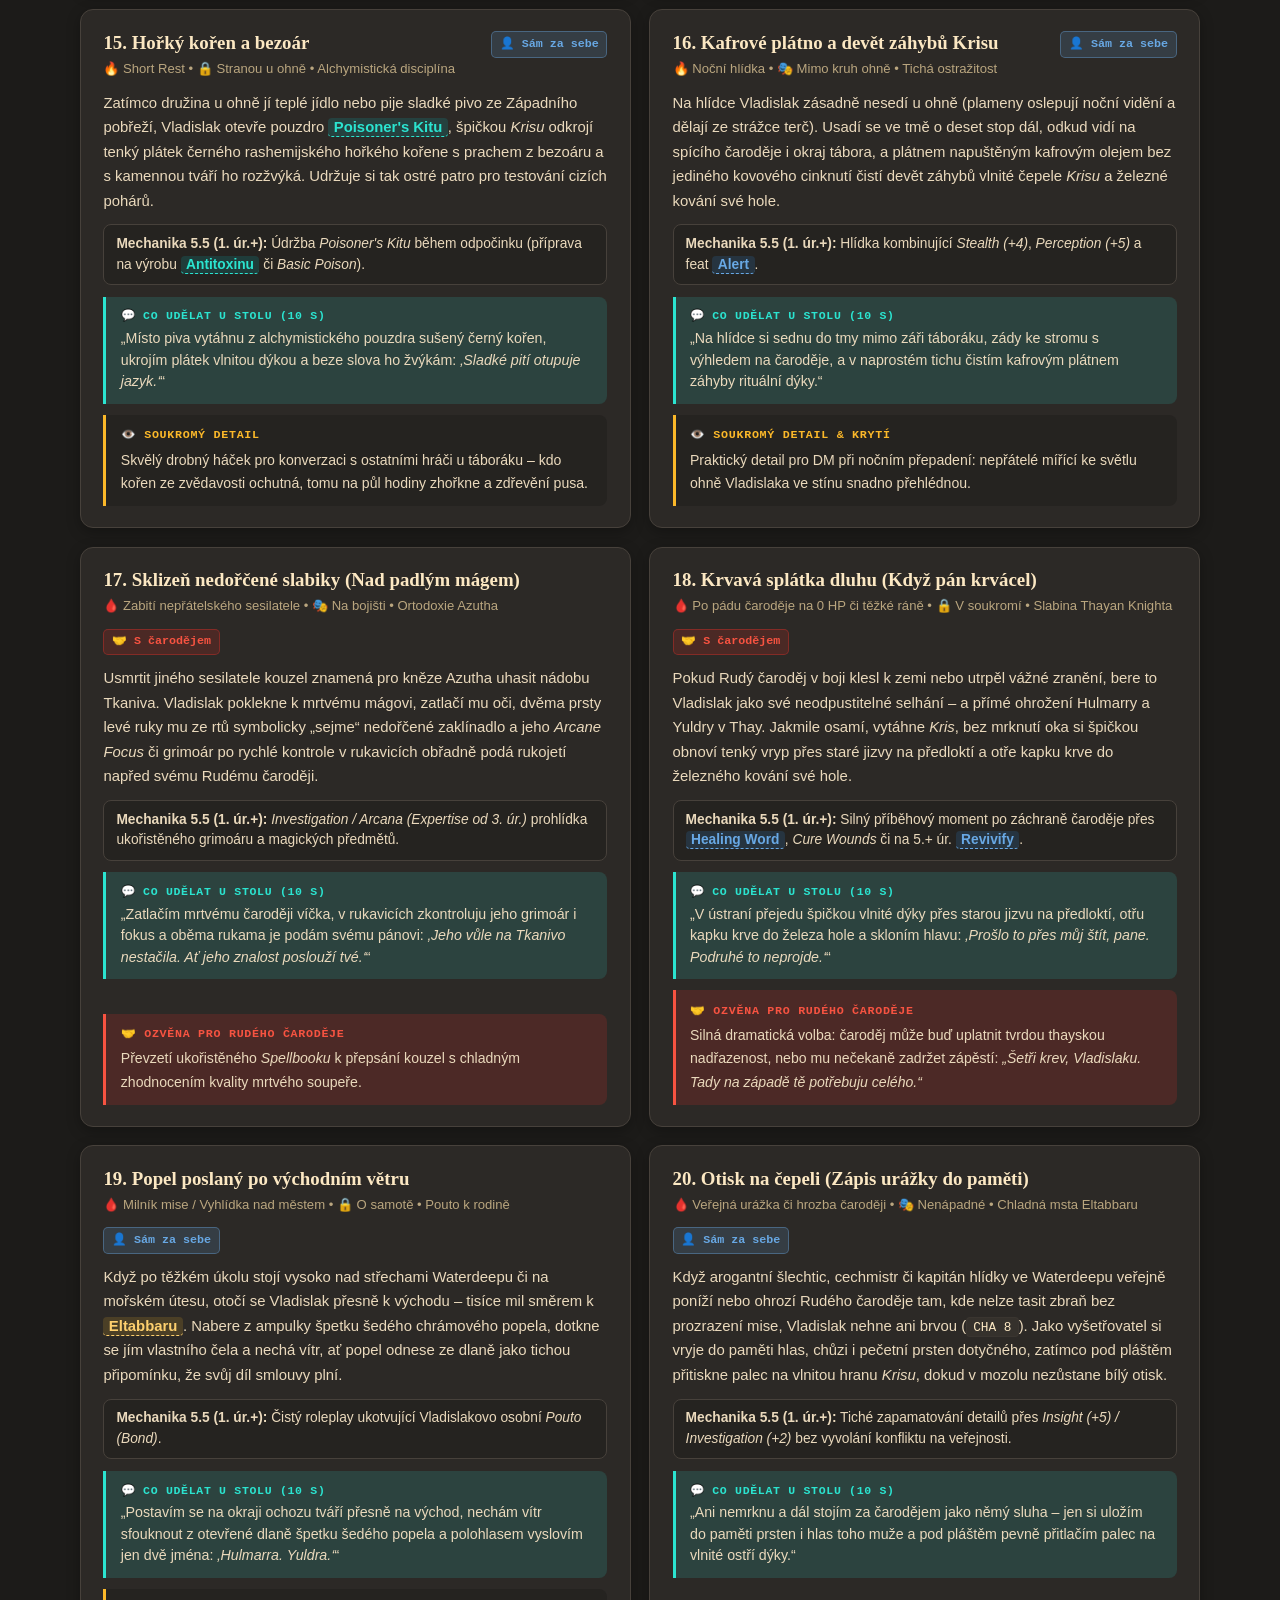
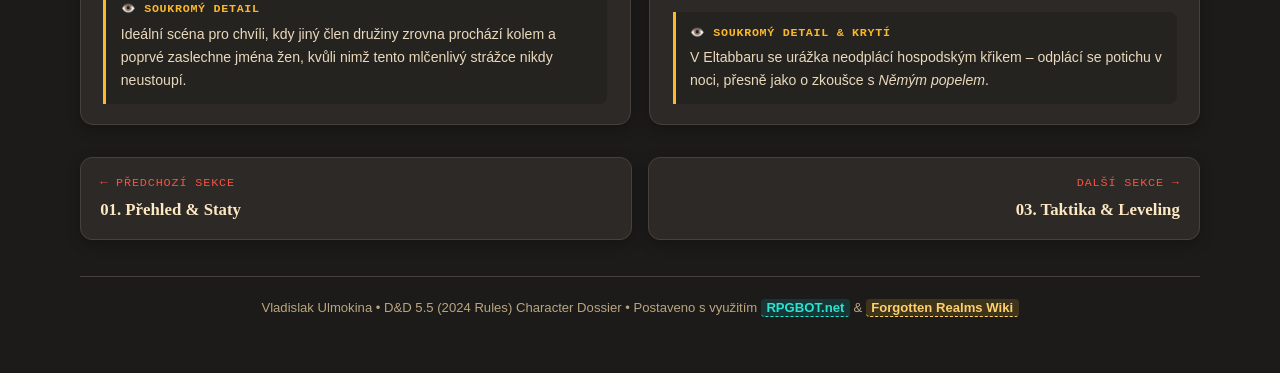
==== commit 6eda4daf: "Add interactive 20-ritual tabletop playbook and sync dossier docs" ====
--- a/background.html
+++ b/background.html
@@ -71,7 +71,7 @@
       </a>
       <a href="background.html" aria-current="page">
         <span class="drawer-link-top"><span class="drawer-link-idx">02</span> Původ &amp; Roleplay</span>
-        <span class="drawer-link-desc">Příběh z Eltabbaru, rituální tetování a etnikum Rashemi</span>
+        <span class="drawer-link-desc">Příběh z Eltabbaru, tetování, Rashemi a 20 rituálů u stolu</span>
       </a>
       <a href="tactics.html">
         <span class="drawer-link-top"><span class="drawer-link-idx">03</span> Taktika &amp; Leveling</span>
@@ -94,7 +94,13 @@
     <!-- Compact Subpage Banner -->
     <div class="page-header">
       <h1>Původ v Eltabbaru &amp; Duše Thayan Knighta</h1>
-      <p>Osobní historie Vladislaka Ulmokiny, noc odhaleného atentátu jedem a rituál ochranného tetování.</p>
+      <p>Osobní historie Vladislaka Ulmokiny, noc odhaleného atentátu jedem, rituál ochranného tetování a 20 rychlých mikro-rituálů přímo ke stolu.</p>
+      <div class="chapter-jumps" role="navigation" aria-label="Kapitoly původu a roleplaye">
+        <a class="jump-pill" href="#pribeh">📜 2.1 Příběh z Eltabbaru</a>
+        <a class="jump-pill" href="#tetovani">🔥 2.2 Thayské tetování</a>
+        <a class="jump-pill" href="#rashemi">🧔 2.3 Etnikum Rashemi</a>
+        <a class="jump-pill" href="#ritualy">🕯️ 2.4 Rituály u stolu (20)</a>
+      </div>
     </div>
 
     <!-- SECTION 2.1: Backstory -->
@@ -215,7 +221,652 @@
       </div>
     </section>
 
-    </main>
+    <!-- SECTION 2.4: Tabletop Micro-Rituals Overview & Trinkets -->
+    <section id="ritualy">
+      <div class="card">
+        <h2 class="section-title">
+          <span><span class="section-num">2.4</span> Rituály, Zvyky &amp; Protokoly u stolu</span>
+          <span class="badge-book">Playbook: 20 mikro-rituálů (5–20 s)</span>
+        </h2>
+        <p style="margin-top:0;">
+          Soubor krátkých, úderných zvyků navržených přímo pro živou hru u stolu tak, aby <strong>nikdy nezdržovaly tempo sezení</strong>, neopotřebovaly se opakováním a fungovaly <strong>hned od 1. úrovně bez utrácení spell slotů</strong> (s přirozeným rozvojem při sesílání kouzel na vyšších úrovních). Rituály stojí na ostrém kontrastu mezi službou a soukromím:
+        </p>
+
+        <div class="grid-2">
+          <div class="subcard">
+            <h3>🎭 Dvojí tvář: Služba Řádu vs. Osamělé stíny</h3>
+            <ul>
+              <li><strong>Ve službě a po boku čaroděje:</strong> Chladná geometrie chrámu <a class="lore" href="https://forgottenrealms.fandom.com/wiki/Azuth" target="_blank" rel="noopener noreferrer">Azutha</a> a neúprosný protokol <a class="lore" href="https://forgottenrealms.fandom.com/wiki/Thayan_knight" target="_blank" rel="noopener noreferrer">Thayan Knighta</a>. Na veřejnosti ve <a class="lore" href="https://forgottenrealms.fandom.com/wiki/Waterdeep" target="_blank" rel="noopener noreferrer">Waterdeepu</a> vypadají jako nenápadné zvyky východního poutníka či sluhy; za zavřenými dveřmi odhalují <em>Kris</em>, páteřní tetování a tichou souhru dvou vrstevníků, kteří spolu vyrostli v <a class="lore" href="https://forgottenrealms.fandom.com/wiki/Eltabbar" target="_blank" rel="noopener noreferrer">Eltabbaru</a>.</li>
+              <li><strong>V naprostém soukromí:</strong> Jakmile Vladislak osamí na hlídce či před svítáním, maska chrámového vyšetřovatele taje – probouzejí se syrové rashemijské pověry z Priadoru a tichá starost o matku <strong>Hulmarru</strong> a sestru <strong>Yuldru</strong>.</li>
+            </ul>
+          </div>
+
+          <div class="subcard">
+            <h3>📿 Drobné osobní relikvie (0 GP • Čistý Flavour)</h3>
+            <ul>
+              <li><strong>Splétaná šňůrka z Eltabbaru:</strong> Tenký pletenec černých vlasů matky <strong>Hulmarry</strong> a sestry <strong>Yuldry</strong> se železným korálkem z <a class="lore" href="https://forgottenrealms.fandom.com/wiki/Priador" target="_blank" rel="noopener noreferrer">Priadoru</a>, uvázaný zevnitř k řemení štítu (skrytý cizím očím, cítí ho klouby levé ruky).</li>
+              <li><strong>Olověná ampulka popela a křídy:</strong> Špetka šedého popela z eltabbarského chrámu a chrámová křída z archivu Azutha ukrytá u opasku vedle <em>Poisoner's Kitu</em>.</li>
+              <li><strong>Železno-platinové spony rodu:</strong> Kroužek s vnitřní rytinou rodové pečeti jeho pána pod rukavicí – připravený k okamžiku, kdy na 3. úrovni sepne kouzlo <a class="spell" href="https://www.aidedd.org/spell/warding-bond" target="_blank" rel="noopener noreferrer">Warding Bond</a>.</li>
+            </ul>
+          </div>
+        </div>
+      </div>
+    </section>
+
+    <!-- Interactive Filter & Search Controls (20 Micro-Rituals) -->
+    <section id="ritualy-databaze" data-lore-section data-count-noun="rituálů" aria-label="Databáze rituálů u stolu">
+      <div class="lore-controls">
+        <div class="lore-search-row">
+          <div class="search-input-wrap">
+            <span class="search-icon" aria-hidden="true">🔎</span>
+            <input
+              type="search"
+              id="ritualSearch"
+              data-lore-search
+              class="lore-search-input"
+              placeholder="Hledat rituál, situaci, rekvizitu či kouzlo (např. pohár, Kris, Message, Hulmarra, hlídka, Shield)..."
+              aria-label="Hledat v databázi rituálů"
+            />
+          </div>
+          <span class="lore-count" id="ritualCount" data-lore-count>Zobrazeno 20 z 20 rituálů</span>
+        </div>
+
+        <div class="filter-chips" role="group" aria-label="Filtrovat rituály podle herního momentu">
+          <span class="chip-group-label">Situace:</span>
+          <button type="button" class="chip active" data-filter="all" aria-pressed="true">Všechny rituály (20)</button>
+          <button type="button" class="chip" data-filter="dawn" aria-pressed="false">🌅 Po Long Restu (4)</button>
+          <button type="button" class="chip" data-filter="combat" aria-pressed="false">⚔️ Po vyhraném boji (4)</button>
+          <button type="button" class="chip" data-filter="tavern" aria-pressed="false">🍷 Krčmy &amp; Prahy (4)</button>
+          <button type="button" class="chip" data-filter="rest" aria-pressed="false">🔥 Short Rest &amp; Hlídka (4)</button>
+          <button type="button" class="chip" data-filter="rare" aria-pressed="false">🩸 Vzácné momenty (4)</button>
+        </div>
+
+        <div class="filter-chips" role="group" aria-label="Filtrovat rituály podle zapojení a utajení">
+          <span class="chip-group-label">Režim:</span>
+          <button type="button" class="chip active" data-subfilter="all" aria-pressed="true">Všechny režimy</button>
+          <button type="button" class="chip" data-subfilter="duo" aria-pressed="false">🤝 S Rudým čarodějem (10)</button>
+          <button type="button" class="chip" data-subfilter="solo" aria-pressed="false">👤 Sám za sebe (10)</button>
+          <button type="button" class="chip" data-subfilter="covert" aria-pressed="false">🎭 Krytí na veřejnosti (10)</button>
+          <button type="button" class="chip" data-subfilter="private" aria-pressed="false">🔒 Za zavřenými dveřmi (10)</button>
+        </div>
+      </div>
+
+      <!-- 20 Micro-Ritual Cards Grid -->
+      <div class="lore-grid">
+
+        <!-- ==================== POOL 1: DAWN / LONG REST (4) ==================== -->
+
+        <!-- 1. PROBUZENI PATERNI PECETI -->
+        <article class="lore-card" data-category="dawn duo private">
+          <div class="lore-card-head">
+            <div>
+              <h3>1. Probuzení páteřní pečeti</h3>
+              <div class="lore-domain-sub">🌅 Po Long Restu • 🔒 V soukromí • Thayský protokol &amp; Azuth</div>
+            </div>
+            <div class="ritual-badges">
+              <span class="badge badge-crimson">🤝 S čarodějem</span>
+            </div>
+          </div>
+          <p>
+            Než si Vladislak v zamčeném pokoji oblékne tichou zbroj, poklekne zády ke svému Rudému čaroději s odhaleným tetováním přes páteř. Plochou rituální dýky <em>Kris</em> přetře horní cíp jizvy u zátylku zrnkem šedého eltabbarského popela a nechá čaroděje krátce přiložit dva prsty na rodovou pečeť, aby sladil svůj dech s jeho tepem.
+          </p>
+          <div class="poison-mech">
+            <strong>Mechanika 5.5 (1. úr.+):</strong> Ranní příprava kouzel + zisk <em>Heroic Inspiration</em> (<a class="rule" href="https://www.dndbeyond.com/sources/dnd/free-rules/character-origins#Human" target="_blank" rel="noopener noreferrer">Human: Resourceful</a>). <strong>Rozvoj (3.+ úr.):</strong> Somatická aktivace <a class="spell" href="https://www.aidedd.org/spell/warding-bond" target="_blank" rel="noopener noreferrer">Warding Bond</a>, <a class="spell" href="https://www.aidedd.org/spell/aid" target="_blank" rel="noopener noreferrer">Aid</a> či <a class="spell" href="https://www.aidedd.org/spell/death-ward" target="_blank" rel="noopener noreferrer">Death Ward</a>.
+          </div>
+          <div class="ritual-script">
+            <strong>💬 Co udělat u stolu (10 s)</strong>
+            „Než zapnu přezky zbroje, skloním šíji před čarodějem, abych mu odkryl rodový znak na páteři: <em>‚Inkoust drží, můj pane. Tkanivo je v klidu.‘</em>“
+          </div>
+          <div class="vladislak-view duo-echo">
+            <strong>🤝 Ozvěna pro Rudého čaroděje</strong>
+            Krátké přiložení dvou prstů na jizvu u zátylku a stručné určení priority dne: <em>„Ať drží i ocel, Vladislaku. Dnes jdeme mezi cechy.“</em>
+          </div>
+        </article>
+
+        <!-- 2. ZAVOJ SEDEHO POUTNIKA -->
+        <article class="lore-card" data-category="dawn duo covert">
+          <div class="lore-card-head">
+            <div>
+              <h3>2. Závoj šedého poutníka</h3>
+              <div class="lore-domain-sub">🌅 Po Long Restu • 🎭 Veřejné krytí • Špionážní dril ve Waterdeepu</div>
+            </div>
+            <div class="ritual-badges">
+              <span class="badge badge-crimson">🤝 S čarodějem</span>
+            </div>
+          </div>
+          <p>
+            Těsně před vykročením do ulic <a class="lore" href="https://forgottenrealms.fandom.com/wiki/Waterdeep" target="_blank" rel="noopener noreferrer">Waterdeepu</a> přetáhne Vladislak husté černé vlasy a límec přes zátylek, jako pokorný východní sluha opráší ramena čarodějova pláště a okovanou patkou hole opíše u prahu neviditelný trojúhelník. Zároveň přes <a class="spell" href="https://www.aidedd.org/spell/message" target="_blank" rel="noopener noreferrer">Message</a> pošle pánovi denní krycí heslo pro okamžitý ústup.
+          </p>
+          <div class="poison-mech">
+            <strong>Mechanika 5.5 (1. úr.+):</strong> Cantrip <a class="spell" href="https://www.aidedd.org/spell/message" target="_blank" rel="noopener noreferrer">Message</a> (0 slotů, tiché smluvení signálu). <strong>Rozvoj (3.+ úr.):</strong> Každodenní seslání <a class="spell" href="https://www.aidedd.org/spell/nystuls-magic-aura" target="_blank" rel="noopener noreferrer">Nystul's Magic Aura</a> maskující thayské aury před <em>Detect Magic</em>.
+          </div>
+          <div class="ritual-script">
+            <strong>💬 Co udělat u stolu (10 s)</strong>
+            „Upravím čaroději sponu pláště jako obyčejný nosič z východu a přes <em>Message</em> mu pošlu jen do mysli: <em>‚Venku mlha. Krytí: kupci ze Sembie. Slovo pro zradu je Popel.‘</em>“
+          </div>
+          <div class="vladislak-view duo-echo">
+            <strong>🤝 Ozvěna pro Rudého čaroděje</strong>
+            Pán navenek přezíravě kývne jako bohatý kupec, ale zpět do <em>Message</em> zašeptá vlastní heslo nebo tajný pokyn pro dnešní schůzku.
+          </div>
+        </article>
+
+        <!-- 3. TRI UZLY PRO HULMARRU A YULDRU -->
+        <article class="lore-card" data-category="dawn solo private">
+          <div class="lore-card-head">
+            <div>
+              <h3>3. Tři uzly pro Hulmarru a Yuldru</h3>
+              <div class="lore-domain-sub">🌅 Před úsvitem • 🔒 O samotě • Rashemijské kořeny z Eltabbaru</div>
+            </div>
+            <div class="ritual-badges">
+              <span class="badge badge-blue">👤 Sám za sebe</span>
+            </div>
+          </div>
+          <p>
+            Vladislak vstává o čtvrt hodiny dřív než zbytek družiny. V šeru si sedne ke dveřím, bříškem palce přejede po splétané černé šňůrce z vlasů matky <strong>Hulmarry</strong> a sestry <strong>Yuldry</strong> na vnitřní straně štítu, dýchne na železný korálek a v duchu odpočítá další den služby, který jim v Eltabbaru vykupuje nedotknutelnost.
+          </p>
+          <div class="poison-mech">
+            <strong>Mechanika 5.5 (1. úr.+):</strong> Příběhové ukotvení <em>Heroic Inspiration</em> každé ráno po <em>Long Restu</em> (0 zdrojů).
+          </div>
+          <div class="ritual-script">
+            <strong>💬 Co udělat u stolu (10 s)</strong>
+            „Když se ostatní probouzejí, sedím už v plné zbroji u dveří; jen krátce přejedu palcem černou šňůrku zevnitř štítu směrem na východ a dotáhnu řemen na předloktí.“
+          </div>
+          <div class="vladislak-view">
+            <strong>👁️ Soukromý detail</strong>
+            Jediná chvíle dne, kdy není ledovým nástrojem Řádu, ale synem a starším bratrem ze spodních čtvrtí Eltabbaru.
+          </div>
+        </article>
+
+        <!-- 4. PRSTOKLAD LEVE RUKY -->
+        <article class="lore-card" data-category="dawn solo covert">
+          <div class="lore-card-head">
+            <div>
+              <h3>4. Prstoklad Levé ruky</h3>
+              <div class="lore-domain-sub">🌅 Po Long Restu • 🎭 Veřejné krytí • Liturgie Azutha</div>
+            </div>
+            <div class="ritual-badges">
+              <span class="badge badge-blue">👤 Sám za sebe</span>
+            </div>
+          </div>
+          <p>
+            S pravicí opřenou o jasanovou <strong>hůl Azutha</strong> skládá Vladislak prsty <strong>levé ruky</strong> (posvátné ruky Pána kouzel) v ostrém geometrickém sledu sedmi chrámových poloh. Při posledním gestu přes klouby přeběhne přes <a class="spell" href="https://www.aidedd.org/spell/thaumaturgy" target="_blank" rel="noopener noreferrer">Thaumaturgy</a> nepatrná modrá jiskra velikosti špendlíkové hlavičky a zhasne v sevřené pěsti.
+          </p>
+          <div class="poison-mech">
+            <strong>Mechanika 5.5 (1. úr.+):</strong> Cantrip <a class="spell" href="https://www.aidedd.org/spell/thaumaturgy" target="_blank" rel="noopener noreferrer">Thaumaturgy</a> při ranní přípravě klerických kouzel (0 slotů).
+          </div>
+          <div class="ritual-script">
+            <strong>💬 Co udělat u stolu (10 s)</strong>
+            „Opřený o poutnickou hůl projedu prsty levé ruky sedm přesných geometrických poloh; v dlani mi na zlomek vteřiny modře blikne jiskra a zmizí v pěsti.“
+          </div>
+          <div class="vladislak-view">
+            <strong>👁️ Soukromý detail &amp; Krytí</strong>
+            Pro nezúčastněného pozorovatele v hostinci to vypadá jen jako ranní rozhýbávání ztuhlých prstů po studené noci; znalec <em>Arcana / Religion</em> však může postřehnout chrámovou <em>mudru</em> Azutha.
+          </div>
+        </article>
+
+        <!-- ==================== POOL 2: AFTER WON COMBAT (4) ==================== -->
+
+        <!-- 5. PROTOKOL NEPORUSENEHO ROUCHA -->
+        <article class="lore-card" data-category="combat duo covert">
+          <div class="lore-card-head">
+            <div>
+              <h3>5. Protokol neporušeného roucha</h3>
+              <div class="lore-domain-sub">⚔️ Po vyhraném boji • 🎭 Veřejné krytí • Železný dril Thayan Knighta</div>
+            </div>
+            <div class="ritual-badges">
+              <span class="badge badge-crimson">🤝 S čarodějem</span>
+            </div>
+          </div>
+          <p>
+            Jakmile padne poslední nepřítel, Vladislak se na vlastní šrámy ani nepodívá. Během tří vteřin stojí na půl kroku u svého Rudého čaroděje se štítem stále v pohotovosti, očima přejede jeho dlaně, hrdlo a lem roucha (kvůli zrádným škrábancům od otrávených čepelí) a přiloží pravou pěst k hrudnímu plátu v otázném gestu stráže.
+          </p>
+          <div class="poison-mech">
+            <strong>Mechanika 5.5 (1. úr.+):</strong> Rychlá kontrola na <em>Injury</em> jedy (<em>Perception + Poisoner's Kit</em> s <strong>Advantage</strong>); v případě zásahu plynulý přechod do <a class="spell" href="https://www.aidedd.org/spell/healing-word" target="_blank" rel="noopener noreferrer">Healing Word</a> či <a class="spell" href="https://www.aidedd.org/spell/lesser-restoration" target="_blank" rel="noopener noreferrer">Lesser Restoration</a>.
+          </div>
+          <div class="ritual-script">
+            <strong>💬 Co udělat u stolu (10 s)</strong>
+            „Vlastní krev na zbroji ignoruju, okamžitě zakročím k čaroději se zvednutým štítem a zkontroluju mu rukávy: <em>‚Krev na plášti – cizí, nebo tvá?‘</em>“
+          </div>
+          <div class="vladislak-view duo-echo">
+            <strong>🤝 Ozvěna pro Rudého čaroděje</strong>
+            Chladné <em>„Cizí. Zabezpeč prostor.“</em> – anebo tiché nastavení zápěstí ke kontrole, aniž by čaroděj před zbytkem družiny přiznal slabost.
+          </div>
+        </article>
+
+        <!-- 6. ZCHLAZENI RUDEHO INKOUSTU -->
+        <article class="lore-card" data-category="combat duo private">
+          <div class="lore-card-head">
+            <div>
+              <h3>6. Zchlazení rudého inkoustu</h3>
+              <div class="lore-domain-sub">⚔️ Po vyhraném boji • 🔒 Mimo cizí oči • Pouto rituálního tetování</div>
+            </div>
+            <div class="ritual-badges">
+              <span class="badge badge-crimson">🤝 S čarodějem</span>
+            </div>
+          </div>
+          <p>
+            Kdykoliv v boji vzplál ochranný <a class="spell" href="https://www.aidedd.org/spell/shield" target="_blank" rel="noopener noreferrer">Shield</a>, jizvy pod Vladislakovou zbrojí pálí jako rozžhavené železo a zpod límce stoupá sotva znatelný pach ozónu a popela. Vladislak po boji na vteřinu povolí přezku u krku, zhluboka vydechne nosem a v jazyce <em>Rashemi</em> pronese krátké hlášení z jejich dětských cvičišť v Eltabbaru.
+          </p>
+          <div class="poison-mech">
+            <strong>Mechanika 5.5 (1. úr.+):</strong> Doznění reakce <a class="spell" href="https://www.aidedd.org/spell/shield" target="_blank" rel="noopener noreferrer">Shield</a> z <em>Magic Initiate (Wizard)</em>. <strong>Rozvoj (3.+ úr.):</strong> Doznění ran převzatých přes <a class="spell" href="https://www.aidedd.org/spell/warding-bond" target="_blank" rel="noopener noreferrer">Warding Bond</a>.
+          </div>
+          <div class="ritual-script">
+            <strong>💬 Co udělat u stolu (10 s)</strong>
+            „Povolím přezku u krku, odkud sálá horko rozpáleného tetování, a tiše v rashemijštině utrousím jen pro čaroděje: <em>‚Pečeť zrudla, ale nepraskla.‘</em>“
+          </div>
+          <div class="vladislak-view duo-echo">
+            <strong>🤝 Ozvěna pro Rudého čaroděje</strong>
+            Krátké ohlédnutí přes rameno v <em>Rashemi</em> (<em>„Kolik ještě sneseš?“</em> / <em>„Dobře jsi stál.“</em>), které ostatním u stolu naznačí vaše tajné pouto.
+          </div>
+        </article>
+
+        <!-- 7. TRI ODKLEPNUTI ZELEZEM -->
+        <article class="lore-card" data-category="combat solo covert">
+          <div class="lore-card-head">
+            <div>
+              <h3>7. Tři odklepnutí železem</h3>
+              <div class="lore-domain-sub">⚔️ Po vyhraném boji • 🎭 Veřejné krytí • Vyšetřovatel Azutha</div>
+            </div>
+            <div class="ritual-badges">
+              <span class="badge badge-blue">👤 Sám za sebe</span>
+            </div>
+          </div>
+          <p>
+            Rozbitá zaklínadla nechávají po šarvátce v Tkanivu neklidný šum. Vladislak nikdy nejásá ani se nevrhá k obírání mrtvol – setře krev z hrany štítu, třikrát odměřeně udeří okovaným koncem <strong>hole Azutha</strong> o kámen v přesném rytmu chrámového zvonce a postaví se zády k družině čelem do neprozkoumané chodby.
+          </p>
+          <div class="poison-mech">
+            <strong>Mechanika 5.5 (1. úr.+):</strong> Ostražitá hlídka s <a class="spell" href="https://www.aidedd.org/feat/alert" target="_blank" rel="noopener noreferrer">Alert</a> a <em>Perception (+5)</em> + volitelný cantrip <a class="spell" href="https://www.aidedd.org/spell/guidance" target="_blank" rel="noopener noreferrer">Guidance</a> pro spojence prohledávající prostor.
+          </div>
+          <div class="ritual-script">
+            <strong>💬 Co udělat u stolu (10 s)</strong>
+            „Než začne kdokoliv obracet kapsy padlých, třikrát přesně klepnu okovanou patkou hole o dlažbu: <em>‚Vzorec je uzavřen. Kryju chodbu.‘</em>“
+          </div>
+          <div class="vladislak-view">
+            <strong>👁️ Soukromý detail &amp; Krytí</strong>
+            Zásada osobního strážce: nejvíc atentátů přichází ve chvíli, kdy se vítězové skloní ke kořisti.
+          </div>
+        </article>
+
+        <!-- 8. TRI SVIHNUTI PROTI ZLE KRVI -->
+        <article class="lore-card" data-category="combat solo private">
+          <div class="lore-card-head">
+            <div>
+              <h3>8. Tři švihnutí proti zlé krvi</h3>
+              <div class="lore-domain-sub">⚔️ Po boji s nemrtvými či kletbou • 🔒 Stranou v šeru • Rashemijská pověra</div>
+            </div>
+            <div class="ritual-badges">
+              <span class="badge badge-blue">👤 Sám za sebe</span>
+            </div>
+          </div>
+          <p>
+            Ačkoliv ve službě respektuje nekromancii svých pánů jako legitimní zbraň, po boji s cizími divokými nemrtvými, běsy či prokletou krví se v něm ozve prastará krev <a class="lore" href="https://forgottenrealms.fandom.com/wiki/Raumathar" target="_blank" rel="noopener noreferrer">Raumatharu</a>. Poodejde o krok do stínu, zlehka si plivne na prsty pravice, sevře ji v pěst a třikrát prudce švihne prsty k zemi proti smůle.
+          </p>
+          <div class="poison-mech">
+            <strong>Mechanika 5.5 (1. úr.+):</strong> Čistý kulturní detail (0 zdrojů; skvěle navazuje na seslání <a class="spell" href="https://www.aidedd.org/spell/toll-the-dead" target="_blank" rel="noopener noreferrer">Toll the Dead</a> nebo <em>Turn Undead</em>).
+          </div>
+          <div class="ritual-script">
+            <strong>💬 Co udělat u stolu (10 s)</strong>
+            „Otočím se na vteřinu ke zdi mimo pohled čaroděje, krátce si plivnu na prsty, sevřu pěst a třikrát prudce švihnu do vzduchu: <em>‚Vlk zůstane vlkem – a mrtví ať drží krok, nebo leží.‘</em>“
+          </div>
+          <div class="vladislak-view">
+            <strong>👁️ Soukromý detail</strong>
+            Přímé napojení na rashemijský folklor – syrový lidský moment kontrastující s jeho jinak strojovou disciplínou.
+          </div>
+        </article>
+
+        <!-- ==================== POOL 3: TAVERNS, MEALS & THRESHOLDS (4) ==================== -->
+
+        <!-- 9. ZKOUSKA VNITRNIHO OKRAJE -->
+        <article class="lore-card patron-highlight" data-category="tavern duo covert">
+          <div class="lore-card-head">
+            <div>
+              <h3>9. Zkouška vnitřního okraje („Stín Němého popela“)</h3>
+              <div class="lore-domain-sub">🍷 Krčmy &amp; Hostiny • 🎭 Veřejné krytí • Protokol proti <a class="rule" href="lore.html#torpor-card">Torporu</a></div>
+            </div>
+            <div class="ritual-badges">
+              <span class="badge badge-crimson">🤝 S čarodějem</span>
+            </div>
+          </div>
+          <p>
+            Od noci atentátu v Eltabbaru se čaroděj nikdy nedotkne cizí číše jako první. Vladislak v rukavici zdánlivě posune jeho pohár proti světlu svíce (kontroluje olejovitý lom na vnitřním okraji), pod stolem nehtem či špičkou <em>Krisu</em> otestuje mikroskopickou stopu na vlastní dásni a teprve poté posune číši k pánově pravici <strong>uchem doprava</strong>.
+          </p>
+          <div class="poison-mech">
+            <strong>Mechanika 5.5 (1. úr.+):</strong> <em>Investigation / Perception + Poisoner's Kit</em> &rarr; <strong>automatická Advantage</strong> dle <em>PHB 2024</em>! <strong>Rozvoj (3.+ úr.):</strong> Před banketem či před půlnocí tichý rituál <a class="spell" href="https://www.aidedd.org/spell/detect-poison-and-disease" target="_blank" rel="noopener noreferrer">Detect Poison and Disease</a> (proti <em>Midnight Tears</em>).
+          </div>
+          <div class="ritual-script">
+            <strong>💬 Co udělat u stolu (10 s)</strong>
+            „Vezmu čarodějovu číši dřív než on, natočím okraj proti svíčce, nepatrně si sáhnu pod ret a postavím ji před něj uchem doprava: <em>‚Víno je kyselé, ale čisté, pane.‘</em>“
+          </div>
+          <div class="vladislak-view duo-echo">
+            <strong>🤝 Ozvěna pro Rudého čaroděje</strong>
+            Čaroděj automaticky čeká, dokud se pohár neotočí uchem doprava. <em>(Tajný kód: pokud ho Vladislak postaví <strong>uchem doleva</strong>, v poháru je jed – čaroděj předstírá přípitek nebo pohár „omylem“ převrhne!)</em>
+          </div>
+        </article>
+
+        <!-- 10. ZLOMENI CIZI PECETI -->
+        <article class="lore-card" data-category="tavern duo covert">
+          <div class="lore-card-head">
+            <div>
+              <h3>10. Zlomení cizí pečeti (Protokol svitků)</h3>
+              <div class="lore-domain-sub">🍷 Jednání &amp; Poslové • 🎭 Veřejné krytí • Ochrana před kontaktními jedy</div>
+            </div>
+            <div class="ritual-badges">
+              <span class="badge badge-crimson">🤝 S čarodějem</span>
+            </div>
+          </div>
+          <p>
+            V Thay zabíjí <a class="rule" href="lore.html#crawler-card">Carrion Crawler Mucus</a> a <em>Oil of Taggit</em> natřený na pečetní vosk či přezky truhliček. Kdykoliv kurýr podává dopis či svitek Rudému čaroději, Vladislak bez ptaní natáhne ruku v kožené rukavici jako první, špičkou dýky rozlomí vosk, ověří, zda ze zlomu neuniká plyn, a rozevřený list podrží pánovi ke čtení.
+          </p>
+          <div class="poison-mech">
+            <strong>Mechanika 5.5 (1. úr.+):</strong> <em>Investigation + Poisoner's Kit</em> s <strong>Advantage</strong> (kryje čaroděje před kontaktní paralýzou). <strong>Rozvoj (3.+ úr.):</strong> Otevírání podezřelých zásilek na 30 stop přes <a class="spell" href="https://www.aidedd.org/spell/mage-hand" target="_blank" rel="noopener noreferrer">Mage Hand</a>.
+          </div>
+          <div class="ritual-script">
+            <strong>💬 Co udělat u stolu (10 s)</strong>
+            „Vstoupím rukou v rukavici mezi posla a čaroděje, převezmu svitek sám, špičkou nože odloubnu vosk a rozevřu pergamen před pánovy oči: <em>‚Pečeť je čistá. Čti, můj pane.‘</em>“
+          </div>
+          <div class="vladislak-view duo-echo">
+            <strong>🤝 Ozvěna pro Rudého čaroděje</strong>
+            Čaroděj si s rukama složenýma v rukávech přečte list přímo z Vladislakových dlaní jako pravý mulanský urozenec – a buď si ho vezme, nebo kývne: <em>„Spal to.“</em>
+          </div>
+        </article>
+
+        <!-- 11. HUL V ZARUBNI A CTENI VYCHODU -->
+        <article class="lore-card" data-category="tavern solo covert">
+          <div class="lore-card-head">
+            <div>
+              <h3>11. Hůl v zárubni a čtení východů</h3>
+              <div class="lore-domain-sub">🍷 Vstup do krčmy či sálu • 🎭 Veřejné krytí • Taktika osobního strážce</div>
+            </div>
+            <div class="ritual-badges">
+              <span class="badge badge-blue">👤 Sám za sebe</span>
+            </div>
+          </div>
+          <p>
+            Při vstupu do cizího podniku ve Waterdeepu vchází Vladislak vždy první: jedním pohledem zkontroluje galerii u stropu, únikovou cestu přes kuchyni i mozoly na rukou hostů, vybere čaroději místo <strong>zády k pevné kamenné zdi</strong> a svou <strong>okovanou hůl Azutha</strong> opře přesně tak, aby jediným pohybem zablokovala průchod ke stolu.
+          </p>
+          <div class="poison-mech">
+            <strong>Mechanika 5.5 (1. úr.+):</strong> Aktivní/pasivní <em>Perception (+5)</em> a <em>Insight (+5)</em> + okamžitá připravenost vyměnit Iniciativu přes <a class="spell" href="https://www.aidedd.org/feat/alert" target="_blank" rel="noopener noreferrer">Alert</a>.
+          </div>
+          <div class="ritual-script">
+            <strong>💬 Co udělat u stolu (10 s)</strong>
+            „Vejdu první, přejedu pohledem ochoz a ruce u vedlejších stolů, posadím čaroděje zády ke zdi a opřu okovanou hůl na dosah uličky, abych měl výhled na dveře.“
+          </div>
+          <div class="vladislak-view">
+            <strong>👁️ Soukromý detail &amp; Krytí</strong>
+            Okamžitě dává DM najevo, že Vladislaka v hospodě jen tak něco nepřekvapí, aniž by musel zdržovat scénu dlouhým vyptáváním.
+          </div>
+        </article>
+
+        <!-- 12. KRIDOVY VLAS NA VEREJICH -->
+        <article class="lore-card" data-category="tavern solo private">
+          <div class="lore-card-head">
+            <div>
+              <h3>12. Křídový vlas na veřejích (Zámek spánku)</h3>
+              <div class="lore-domain-sub">🍷 Nocleh v cizím městě • 🔒 Za zavřenými dveřmi • Praxe vyšetřovatele</div>
+            </div>
+            <div class="ritual-badges">
+              <span class="badge badge-blue">👤 Sám za sebe</span>
+            </div>
+          </div>
+          <p>
+            Než v hostinci zhasne svíce, vytáhne Vladislak z olověné ampulky úlomek šedé chrámové křídy z Eltabbaru, u spodního pantu dveří a okenice udělá vlasově tenkou značku a přes spáru přilepí jediný svůj černý vlas. Hůl Azutha pak zaklíní pod kliku – kdo v noci vezme za dveře, prozradí se dřív, než vstoupí.
+          </p>
+          <div class="poison-mech">
+            <strong>Mechanika 5.5 (1. úr.+):</strong> Bezpečnostní rutina přes <em>Investigation (+2)</em> bez utrácení kouzel (0 slotů).
+          </div>
+          <div class="ritual-script">
+            <strong>💬 Co udělat u stolu (10 s)</strong>
+            „Před spaním označím spodní spáru dveří i okenice šedou křídou, napnu přes pant černý vlas a zaklíním pod kliku okovanou hůl.“
+          </div>
+          <div class="vladislak-view">
+            <strong>👁️ Soukromý detail</strong>
+            Ráno mu stačí jediný pohled ke dveřím, aby poznal, zda v noci kolem pokoje slídil zvěd Zhentarimu či hostinský.
+          </div>
+        </article>
+
+        <!-- ==================== POOL 4: SHORT REST & NIGHT WATCH (4) ==================== -->
+
+        <!-- 13. PREPOCITANI CIZICH RAN -->
+        <article class="lore-card" data-category="rest duo private">
+          <div class="lore-card-head">
+            <div>
+              <h3>13. Přepočítání cizích ran</h3>
+              <div class="lore-domain-sub">🔥 Short Rest • 🔒 V soukromí tábora • Dospívání ve věžích Eltabbaru</div>
+            </div>
+            <div class="ritual-badges">
+              <span class="badge badge-crimson">🤝 S čarodějem</span>
+            </div>
+          </div>
+          <p>
+            Během <em>Short Restu</em> po tvrdém střetu si Vladislak sedne o krok stranou se svým Rudým čarodějem, zatímco si šalvějovou mastí ošetřuje podlitiny a popálené linie tetování na zádech. Žádné stížnosti na bolest – v tichém rozhovoru pouze věcně rozeberou skuliny v obraně, přesně jako kdysi jako chlapci na nádvořích Eltabbaru.
+          </p>
+          <div class="poison-mech">
+            <strong>Mechanika 5.5 (1. úr.+):</strong> Utracení <em>Hit Dice</em> za <em>Short Rest</em> + obnova 1 použití <em>Channel Divinity</em> (od 2. úr.). <strong>Rozvoj (3.+ úr.):</strong> Ošetření polovičního zranění převzatého přes <a class="spell" href="https://www.aidedd.org/spell/warding-bond" target="_blank" rel="noopener noreferrer">Warding Bond</a>.
+          </div>
+          <div class="ritual-script">
+            <strong>💬 Co udělat u stolu (10 s)</strong>
+            „Při stahování obvazu na předloktí kývnu k čaroději: <em>‚Ten kušník měl na tebe výhled dvě vteřiny. Příště ti budu stát blíž u levého ramene.‘</em>“
+          </div>
+          <div class="vladislak-view duo-echo">
+            <strong>🤝 Ozvěna pro Rudého čaroděje</strong>
+            Tichá taktická korekce zaklínadel na příští střet – nebo vzácný náznak lidskosti, kdy čaroděj zkontroluje, zda Vladislak nekrvácí víc, než přiznává.
+          </div>
+        </article>
+
+        <!-- 14. PLAMEN V DLANI -->
+        <article class="lore-card" data-category="rest duo private">
+          <div class="lore-card-head">
+            <div>
+              <h3>14. Plamen v dlani (Buzení mága bez doteku)</h3>
+              <div class="lore-domain-sub">🔥 Noční hlídka • 🔒 Tábor / Pokoj • Zvyk z nočních studií v Thay</div>
+            </div>
+            <div class="ritual-badges">
+              <span class="badge badge-crimson">🤝 S čarodějem</span>
+            </div>
+          </div>
+          <p>
+            V Thay se spící čaroděj nikdy nebudí prudkým sáhnutím na rameno – vytržený ze snu by mohl reflexivně seslat smrtící zaklínadlo. Vladislak proto při střídání hlídek dřepne na krok od lůžka, v otevřené levé dlani nechá přes <a class="spell" href="https://www.aidedd.org/spell/thaumaturgy" target="_blank" rel="noopener noreferrer">Thaumaturgy</a> tiše zaplápolat chladný modrý plamínek Azutha a čeká, dokud pán sám neotevře oči.
+          </p>
+          <div class="poison-mech">
+            <strong>Mechanika 5.5 (1. úr.+):</strong> Cantrip <a class="spell" href="https://www.aidedd.org/spell/thaumaturgy" target="_blank" rel="noopener noreferrer">Thaumaturgy</a> (0 slotů, tiché modré světlo při předání hlídky).
+          </div>
+          <div class="ritual-script">
+            <strong>💬 Co udělat u stolu (10 s)</strong>
+            „Nedotknu se ho – jen na krok od lůžka otevřu levou dlaň s tichým modrým plamínkem a počkám, až se probere: <em>‚Třetí hlídka, pane. Stíny jsou čisté.‘</em>“
+          </div>
+          <div class="vladislak-view duo-echo">
+            <strong>🤝 Ozvěna pro Rudého čaroděje</strong>
+            Okamžité, klidné probuzení bez sahání po zbrani – důkaz absolutní vzájemné důvěry vybudované za dvacet let v Eltabbaru.
+          </div>
+        </article>
+
+        <!-- 15. HORKY KOREN A BEZOAR -->
+        <article class="lore-card" data-category="rest solo private">
+          <div class="lore-card-head">
+            <div>
+              <h3>15. Hořký kořen a bezoár</h3>
+              <div class="lore-domain-sub">🔥 Short Rest • 🔒 Stranou u ohně • Alchymistická disciplína</div>
+            </div>
+            <div class="ritual-badges">
+              <span class="badge badge-blue">👤 Sám za sebe</span>
+            </div>
+          </div>
+          <p>
+            Zatímco družina u ohně jí teplé jídlo nebo pije sladké pivo ze Západního pobřeží, Vladislak otevře pouzdro <a class="rule" href="https://www.dndbeyond.com/sources/dnd/br-2024/equipment#PoisonersKit50GP" target="_blank" rel="noopener noreferrer">Poisoner's Kitu</a>, špičkou <em>Krisu</em> odkrojí tenký plátek černého rashemijského hořkého kořene s prachem z bezoáru a s kamennou tváří ho rozžvýká. Udržuje si tak ostré patro pro testování cizích pohárů.
+          </p>
+          <div class="poison-mech">
+            <strong>Mechanika 5.5 (1. úr.+):</strong> Údržba <em>Poisoner's Kitu</em> během odpočinku (příprava na výrobu <a class="rule" href="https://www.dndbeyond.com/sources/dnd/br-2024/equipment#Antitoxin50GP" target="_blank" rel="noopener noreferrer">Antitoxinu</a> či <em>Basic Poison</em>).
+          </div>
+          <div class="ritual-script">
+            <strong>💬 Co udělat u stolu (10 s)</strong>
+            „Místo piva vytáhnu z alchymistického pouzdra sušený černý kořen, ukrojím plátek vlnitou dýkou a beze slova ho žvýkám: <em>‚Sladké pití otupuje jazyk.‘</em>“
+          </div>
+          <div class="vladislak-view">
+            <strong>👁️ Soukromý detail</strong>
+            Skvělý drobný háček pro konverzaci s ostatními hráči u táboráku – kdo kořen ze zvědavosti ochutná, tomu na půl hodiny zhořkne a zdřevění pusa.
+          </div>
+        </article>
+
+        <!-- 16. KAFROVE PLATNO A DEVET ZAHYBU KRISU -->
+        <article class="lore-card" data-category="rest solo covert">
+          <div class="lore-card-head">
+            <div>
+              <h3>16. Kafrové plátno a devět záhybů Krisu</h3>
+              <div class="lore-domain-sub">🔥 Noční hlídka • 🎭 Mimo kruh ohně • Tichá ostražitost</div>
+            </div>
+            <div class="ritual-badges">
+              <span class="badge badge-blue">👤 Sám za sebe</span>
+            </div>
+          </div>
+          <p>
+            Na hlídce Vladislak zásadně nesedí u ohně (plameny oslepují noční vidění a dělají ze strážce terč). Usadí se ve tmě o deset stop dál, odkud vidí na spícího čaroděje i okraj tábora, a plátnem napuštěným kafrovým olejem bez jediného kovového cinknutí čistí devět záhybů vlnité čepele <em>Krisu</em> a železné kování své hole.
+          </p>
+          <div class="poison-mech">
+            <strong>Mechanika 5.5 (1. úr.+):</strong> Hlídka kombinující <em>Stealth (+4)</em>, <em>Perception (+5)</em> a feat <a class="spell" href="https://www.aidedd.org/feat/alert" target="_blank" rel="noopener noreferrer">Alert</a>.
+          </div>
+          <div class="ritual-script">
+            <strong>💬 Co udělat u stolu (10 s)</strong>
+            „Na hlídce si sednu do tmy mimo záři táboráku, zády ke stromu s výhledem na čaroděje, a v naprostém tichu čistím kafrovým plátnem záhyby rituální dýky.“
+          </div>
+          <div class="vladislak-view">
+            <strong>👁️ Soukromý detail &amp; Krytí</strong>
+            Praktický detail pro DM při nočním přepadení: nepřátelé mířící ke světlu ohně Vladislaka ve stínu snadno přehlédnou.
+          </div>
+        </article>
+
+        <!-- ==================== POOL 5: RARE & HIGH-STAKES MOMENTS (4) ==================== -->
+
+        <!-- 17. SKLIZEN NEDORCENE SLABIKY -->
+        <article class="lore-card" data-category="rare duo covert">
+          <div class="lore-card-head">
+            <div>
+              <h3>17. Sklizeň nedořčené slabiky (Nad padlým mágem)</h3>
+              <div class="lore-domain-sub">🩸 Zabití nepřátelského sesilatele • 🎭 Na bojišti • Ortodoxie Azutha</div>
+            </div>
+            <div class="ritual-badges">
+              <span class="badge badge-crimson">🤝 S čarodějem</span>
+            </div>
+          </div>
+          <p>
+            Usmrtit jiného sesilatele kouzel znamená pro kněze Azutha uhasit nádobu Tkaniva. Vladislak poklekne k mrtvému mágovi, zatlačí mu oči, dvěma prsty levé ruky mu ze rtů symbolicky „sejme“ nedořčené zaklínadlo a jeho <em>Arcane Focus</em> či grimoár po rychlé kontrole v rukavicích obřadně podá rukojetí napřed svému Rudému čaroději.
+          </p>
+          <div class="poison-mech">
+            <strong>Mechanika 5.5 (1. úr.+):</strong> <em>Investigation / Arcana (Expertise od 3. úr.)</em> prohlídka ukořistěného grimoáru a magických předmětů.
+          </div>
+          <div class="ritual-script">
+            <strong>💬 Co udělat u stolu (10 s)</strong>
+            „Zatlačím mrtvému čaroději víčka, v rukavicích zkontroluju jeho grimoár i fokus a oběma rukama je podám svému pánovi: <em>‚Jeho vůle na Tkanivo nestačila. Ať jeho znalost poslouží tvé.‘</em>“
+          </div>
+          <div class="vladislak-view duo-echo">
+            <strong>🤝 Ozvěna pro Rudého čaroděje</strong>
+            Převzetí ukořistěného <em>Spellbooku</em> k přepsání kouzel s chladným zhodnocením kvality mrtvého soupeře.
+          </div>
+        </article>
+
+        <!-- 18. KRVAVA SPLATKA DLUHU -->
+        <article class="lore-card" data-category="rare duo private">
+          <div class="lore-card-head">
+            <div>
+              <h3>18. Krvavá splátka dluhu (Když pán krvácel)</h3>
+              <div class="lore-domain-sub">🩸 Po pádu čaroděje na 0 HP či těžké ráně • 🔒 V soukromí • Slabina Thayan Knighta</div>
+            </div>
+            <div class="ritual-badges">
+              <span class="badge badge-crimson">🤝 S čarodějem</span>
+            </div>
+          </div>
+          <p>
+            Pokud Rudý čaroděj v boji klesl k zemi nebo utrpěl vážné zranění, bere to Vladislak jako své neodpustitelné selhání – a přímé ohrožení Hulmarry a Yuldry v Thay. Jakmile osamí, vytáhne <em>Kris</em>, bez mrknutí oka si špičkou obnoví tenký vryp přes staré jizvy na předloktí a otře kapku krve do železného kování své hole.
+          </p>
+          <div class="poison-mech">
+            <strong>Mechanika 5.5 (1. úr.+):</strong> Silný příběhový moment po záchraně čaroděje přes <a class="spell" href="https://www.aidedd.org/spell/healing-word" target="_blank" rel="noopener noreferrer">Healing Word</a>, <em>Cure Wounds</em> či na 5.+ úr. <a class="spell" href="https://www.aidedd.org/spell/revivify" target="_blank" rel="noopener noreferrer">Revivify</a>.
+          </div>
+          <div class="ritual-script">
+            <strong>💬 Co udělat u stolu (10 s)</strong>
+            „V ústraní přejedu špičkou vlnité dýky přes starou jizvu na předloktí, otřu kapku krve do železa hole a skloním hlavu: <em>‚Prošlo to přes můj štít, pane. Podruhé to neprojde.‘</em>“
+          </div>
+          <div class="vladislak-view duo-echo">
+            <strong>🤝 Ozvěna pro Rudého čaroděje</strong>
+            Silná dramatická volba: čaroděj může buď uplatnit tvrdou thayskou nadřazenost, nebo mu nečekaně zadržet zápěstí: <em>„Šetři krev, Vladislaku. Tady na západě tě potřebuju celého.“</em>
+          </div>
+        </article>
+
+        <!-- 19. POPEL POSLANY PO VYCHODNIM VETRU -->
+        <article class="lore-card" data-category="rare solo private">
+          <div class="lore-card-head">
+            <div>
+              <h3>19. Popel poslaný po východním větru</h3>
+              <div class="lore-domain-sub">🩸 Milník mise / Vyhlídka nad městem • 🔒 O samotě • Pouto k rodině</div>
+            </div>
+            <div class="ritual-badges">
+              <span class="badge badge-blue">👤 Sám za sebe</span>
+            </div>
+          </div>
+          <p>
+            Když po těžkém úkolu stojí vysoko nad střechami Waterdeepu či na mořském útesu, otočí se Vladislak přesně k východu – tisíce mil směrem k <a class="lore" href="https://forgottenrealms.fandom.com/wiki/Eltabbar" target="_blank" rel="noopener noreferrer">Eltabbaru</a>. Nabere z ampulky špetku šedého chrámového popela, dotkne se jím vlastního čela a nechá vítr, ať popel odnese ze dlaně jako tichou připomínku, že svůj díl smlouvy plní.
+          </p>
+          <div class="poison-mech">
+            <strong>Mechanika 5.5 (1. úr.+):</strong> Čistý roleplay ukotvující Vladislakovo osobní <em>Pouto (Bond)</em>.
+          </div>
+          <div class="ritual-script">
+            <strong>💬 Co udělat u stolu (10 s)</strong>
+            „Postavím se na okraji ochozu tváří přesně na východ, nechám vítr sfouknout z otevřené dlaně špetku šedého popela a polohlasem vyslovím jen dvě jména: <em>‚Hulmarra. Yuldra.‘</em>“
+          </div>
+          <div class="vladislak-view">
+            <strong>👁️ Soukromý detail</strong>
+            Ideální scéna pro chvíli, kdy jiný člen družiny zrovna prochází kolem a poprvé zaslechne jména žen, kvůli nimž tento mlčenlivý strážce nikdy neustoupí.
+          </div>
+        </article>
+
+        <!-- 20. OTISK NA CEPELI -->
+        <article class="lore-card" data-category="rare solo covert">
+          <div class="lore-card-head">
+            <div>
+              <h3>20. Otisk na čepeli (Zápis urážky do paměti)</h3>
+              <div class="lore-domain-sub">🩸 Veřejná urážka či hrozba čaroději • 🎭 Nenápadné • Chladná msta Eltabbaru</div>
+            </div>
+            <div class="ritual-badges">
+              <span class="badge badge-blue">👤 Sám za sebe</span>
+            </div>
+          </div>
+          <p>
+            Když arogantní šlechtic, cechmistr či kapitán hlídky ve Waterdeepu veřejně poníží nebo ohrozí Rudého čaroděje tam, kde nelze tasit zbraň bez prozrazení mise, Vladislak nehne ani brvou (<code>CHA 8</code>). Jako vyšetřovatel si vryje do paměti hlas, chůzi i pečetní prsten dotyčného, zatímco pod pláštěm přitiskne palec na vlnitou hranu <em>Krisu</em>, dokud v mozolu nezůstane bílý otisk.
+          </p>
+          <div class="poison-mech">
+            <strong>Mechanika 5.5 (1. úr.+):</strong> Tiché zapamatování detailů přes <em>Insight (+5) / Investigation (+2)</em> bez vyvolání konfliktu na veřejnosti.
+          </div>
+          <div class="ritual-script">
+            <strong>💬 Co udělat u stolu (10 s)</strong>
+            „Ani nemrknu a dál stojím za čarodějem jako němý sluha – jen si uložím do paměti prsten i hlas toho muže a pod pláštěm pevně přitlačím palec na vlnité ostří dýky.“
+          </div>
+          <div class="vladislak-view">
+            <strong>👁️ Soukromý detail &amp; Krytí</strong>
+            V Eltabbaru se urážka neodplácí hospodským křikem – odplácí se potichu v noci, přesně jako o zkoušce s <em>Němým popelem</em>.
+          </div>
+        </article>
+
+      </div>
+
+      <div class="lore-empty" id="ritualEmpty" data-lore-empty hidden>
+        Žádný rituál neodpovídá zadanému filtru nebo hledanému výrazu. Zkus přepnout kategorii na „Všechny rituály“.
+      </div>
+    </section>
+
+    <!-- Bottom Page Pager -->
+    <nav class="page-pager" aria-label="Přechod mezi sekcemi">
+      <a class="pager-link prev" href="index.html">
+        <span class="pager-dir">&larr; Předchozí sekce</span>
+        <span class="pager-title">01. Přehled &amp; Staty</span>
+      </a>
+      <a class="pager-link next" href="tactics.html">
+        <span class="pager-dir">Další sekce &rarr;</span>
+        <span class="pager-title">03. Taktika &amp; Leveling</span>
+      </a>
+    </nav>
+
+    <footer>
+      Vladislak Ulmokina • D&amp;D 5.5 (2024 Rules) Character Dossier • Postaveno s využitím <a class="rule" href="https://rpgbot.net/2024-dnd/classes/cleric/" target="_blank" rel="noopener noreferrer">RPGBOT.net</a> &amp; <a class="lore" href="https://forgottenrealms.fandom.com/wiki/Main_Page" target="_blank" rel="noopener noreferrer">Forgotten Realms Wiki</a>
+    </footer>
+  </main>
 
   <script src="js/main.js"></script>
 </body>
--- a/css/styles.css
+++ b/css/styles.css
@@ -1314,6 +1314,41 @@
   filter: brightness(1.12);
 }
 
+.ritual-badges {
+  display: flex;
+  flex-wrap: wrap;
+  gap: 0.35rem;
+  align-items: center;
+}
+
+.ritual-script {
+  background: var(--cyan-soft);
+  border-left: 3px solid var(--cyan);
+  border-radius: 0 8px 8px 0;
+  padding: 0.68rem 0.9rem;
+  font-size: 0.89rem;
+  line-height: 1.52;
+}
+
+.ritual-script strong {
+  display: block;
+  font-family: ui-monospace, SFMono-Regular, Menlo, monospace;
+  font-size: 0.72rem;
+  text-transform: uppercase;
+  letter-spacing: 0.06em;
+  color: var(--cyan);
+  margin-bottom: 0.2rem;
+}
+
+.vladislak-view.duo-echo {
+  border-left-color: var(--crimson);
+  background: var(--crimson-soft);
+}
+
+.vladislak-view.duo-echo strong {
+  color: var(--crimson);
+}
+
 /* ==========================================================================
    Bottom Page-to-Page Navigation (Prev / Next) & Footer
    ========================================================================== */
@@ -1442,6 +1477,11 @@
   .lore-grid,
   .trait-grid {
     grid-template-columns: 1fr;
+  }
+
+  .chip {
+    min-height: 44px;
+    padding: 0.5rem 0.82rem;
   }
 
   .level-item {
